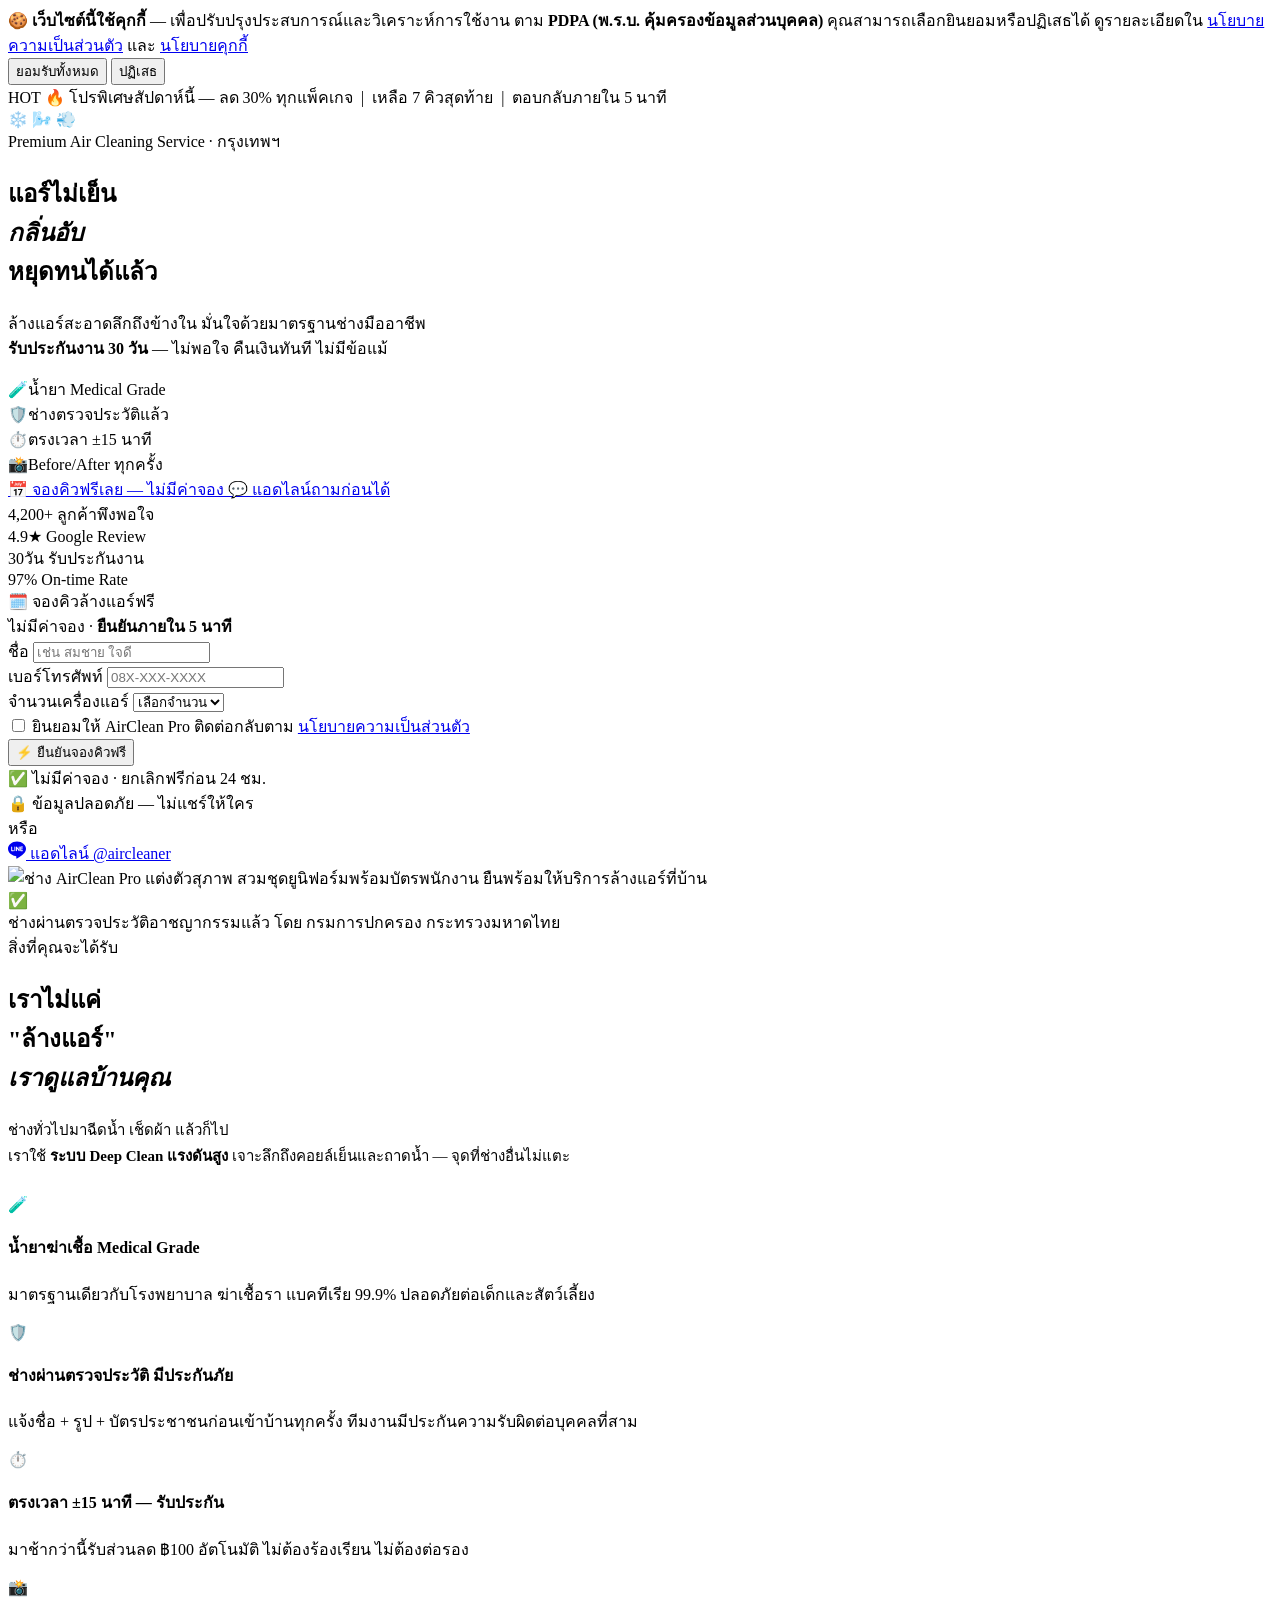
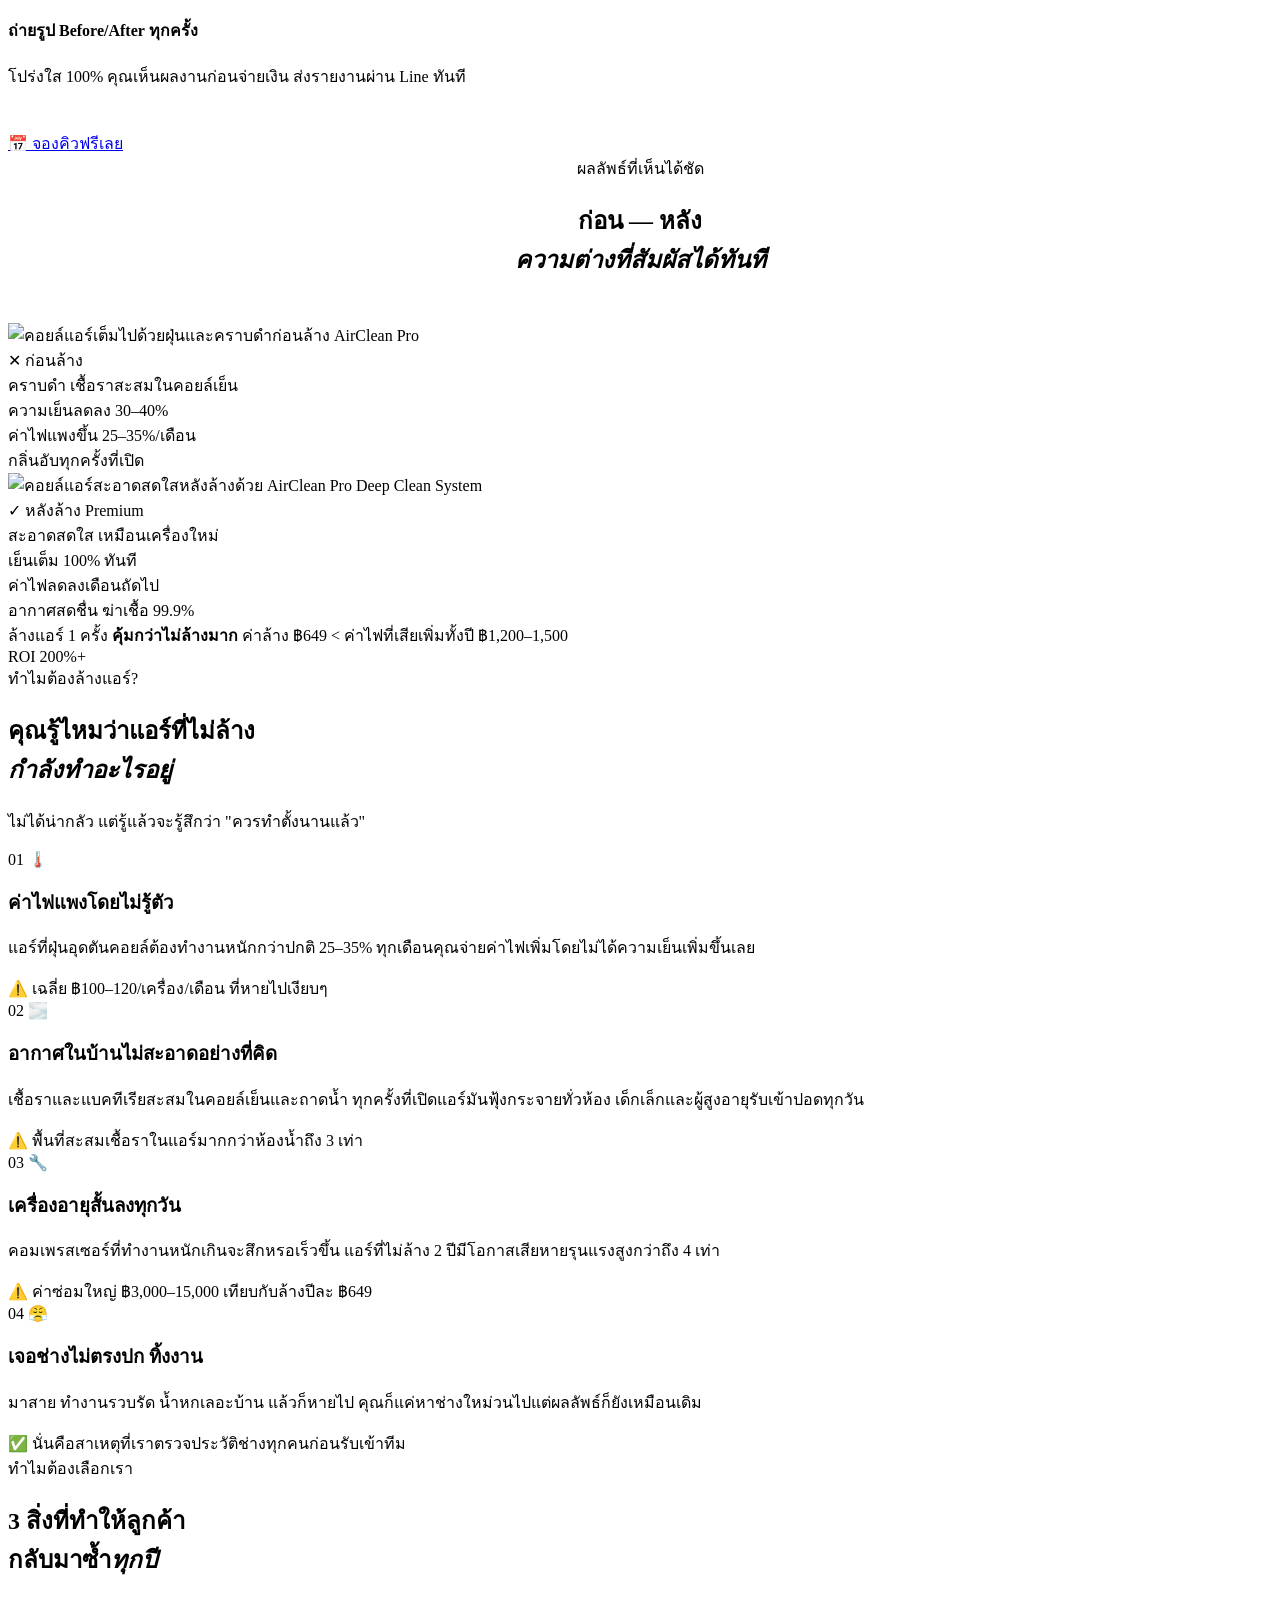
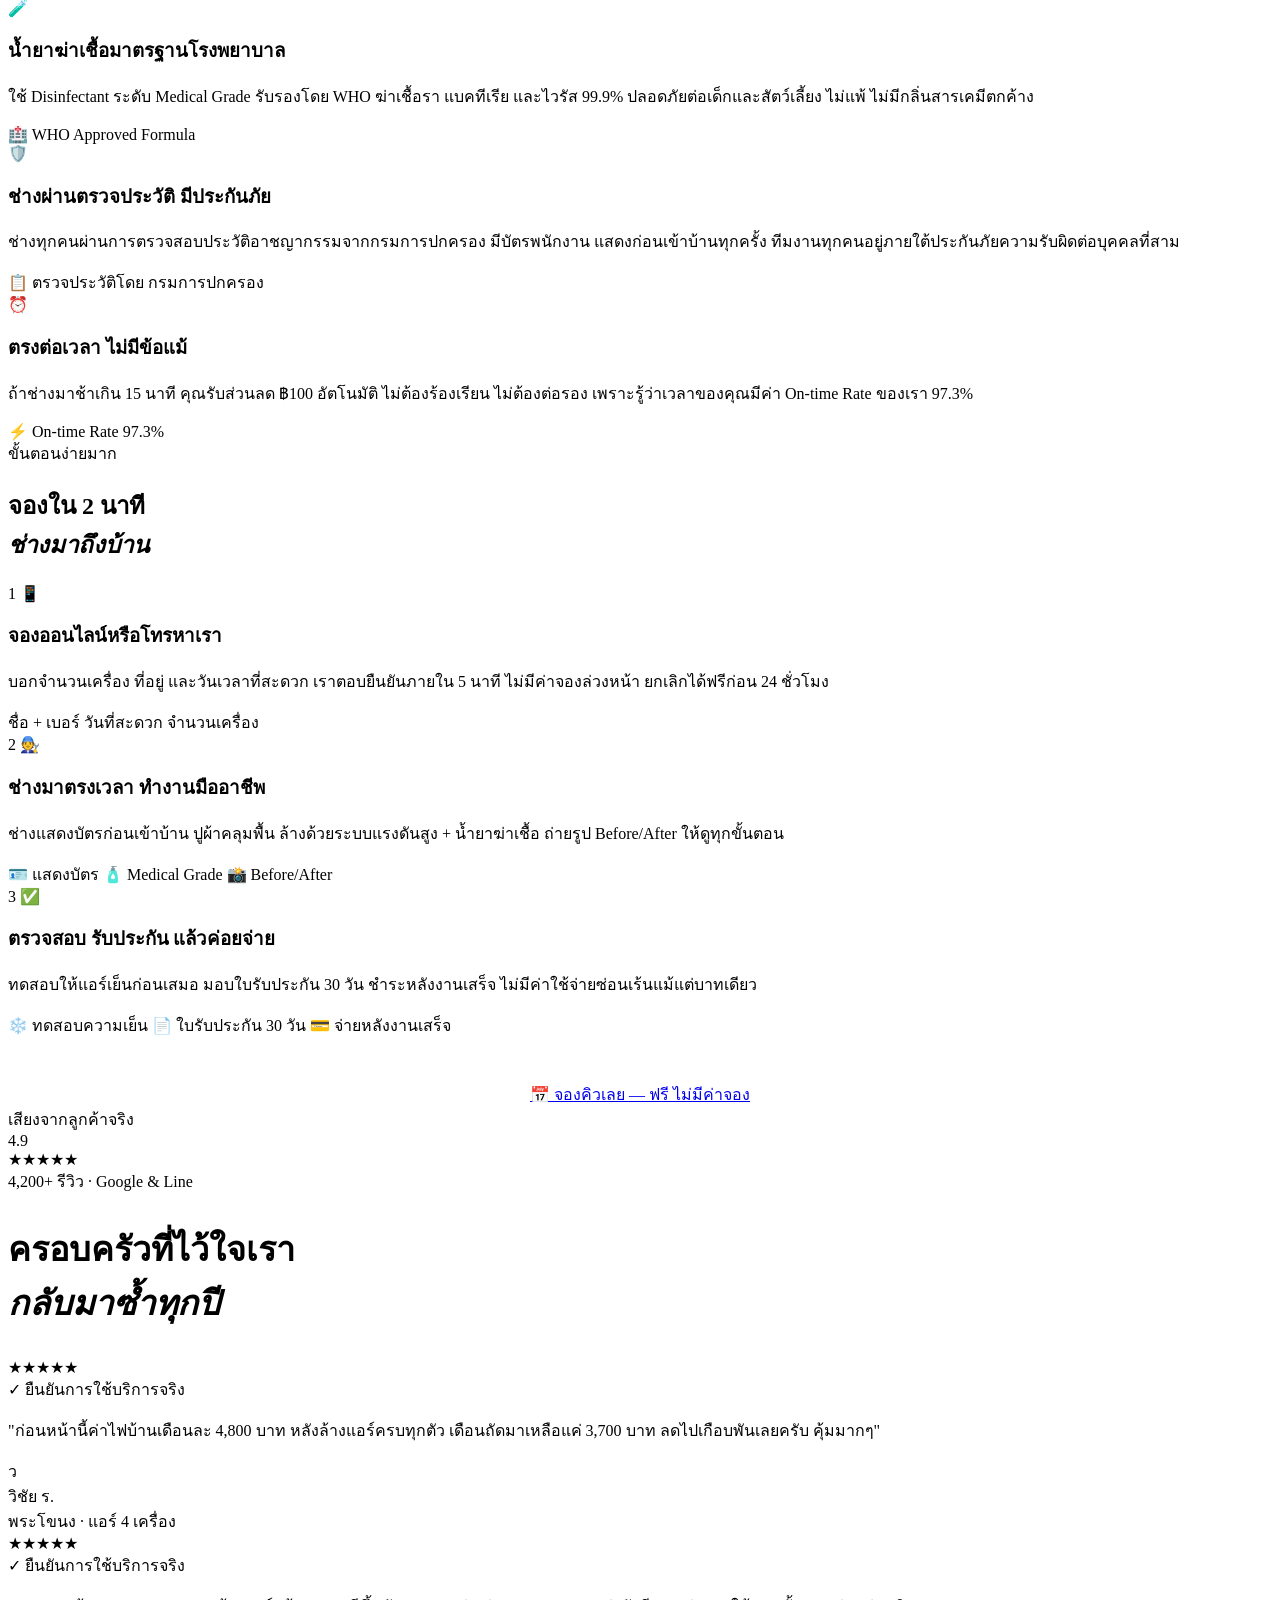
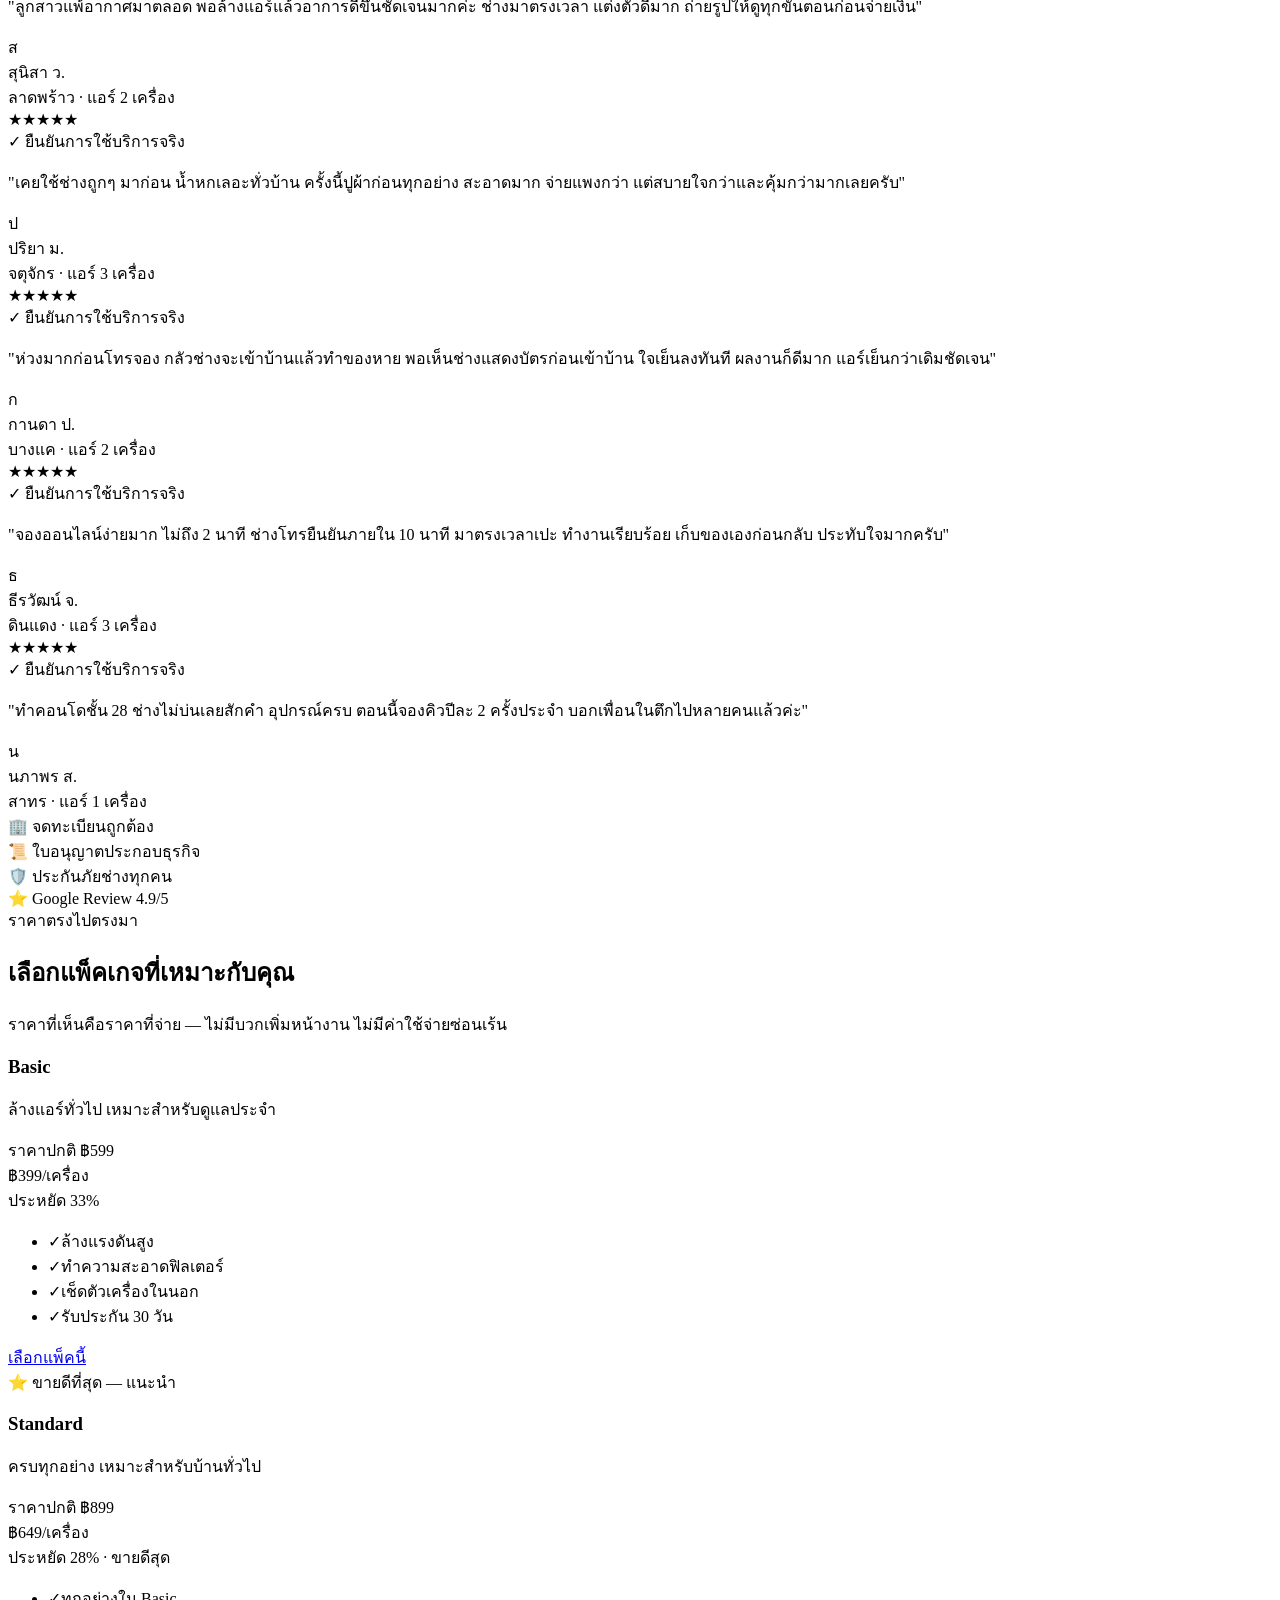
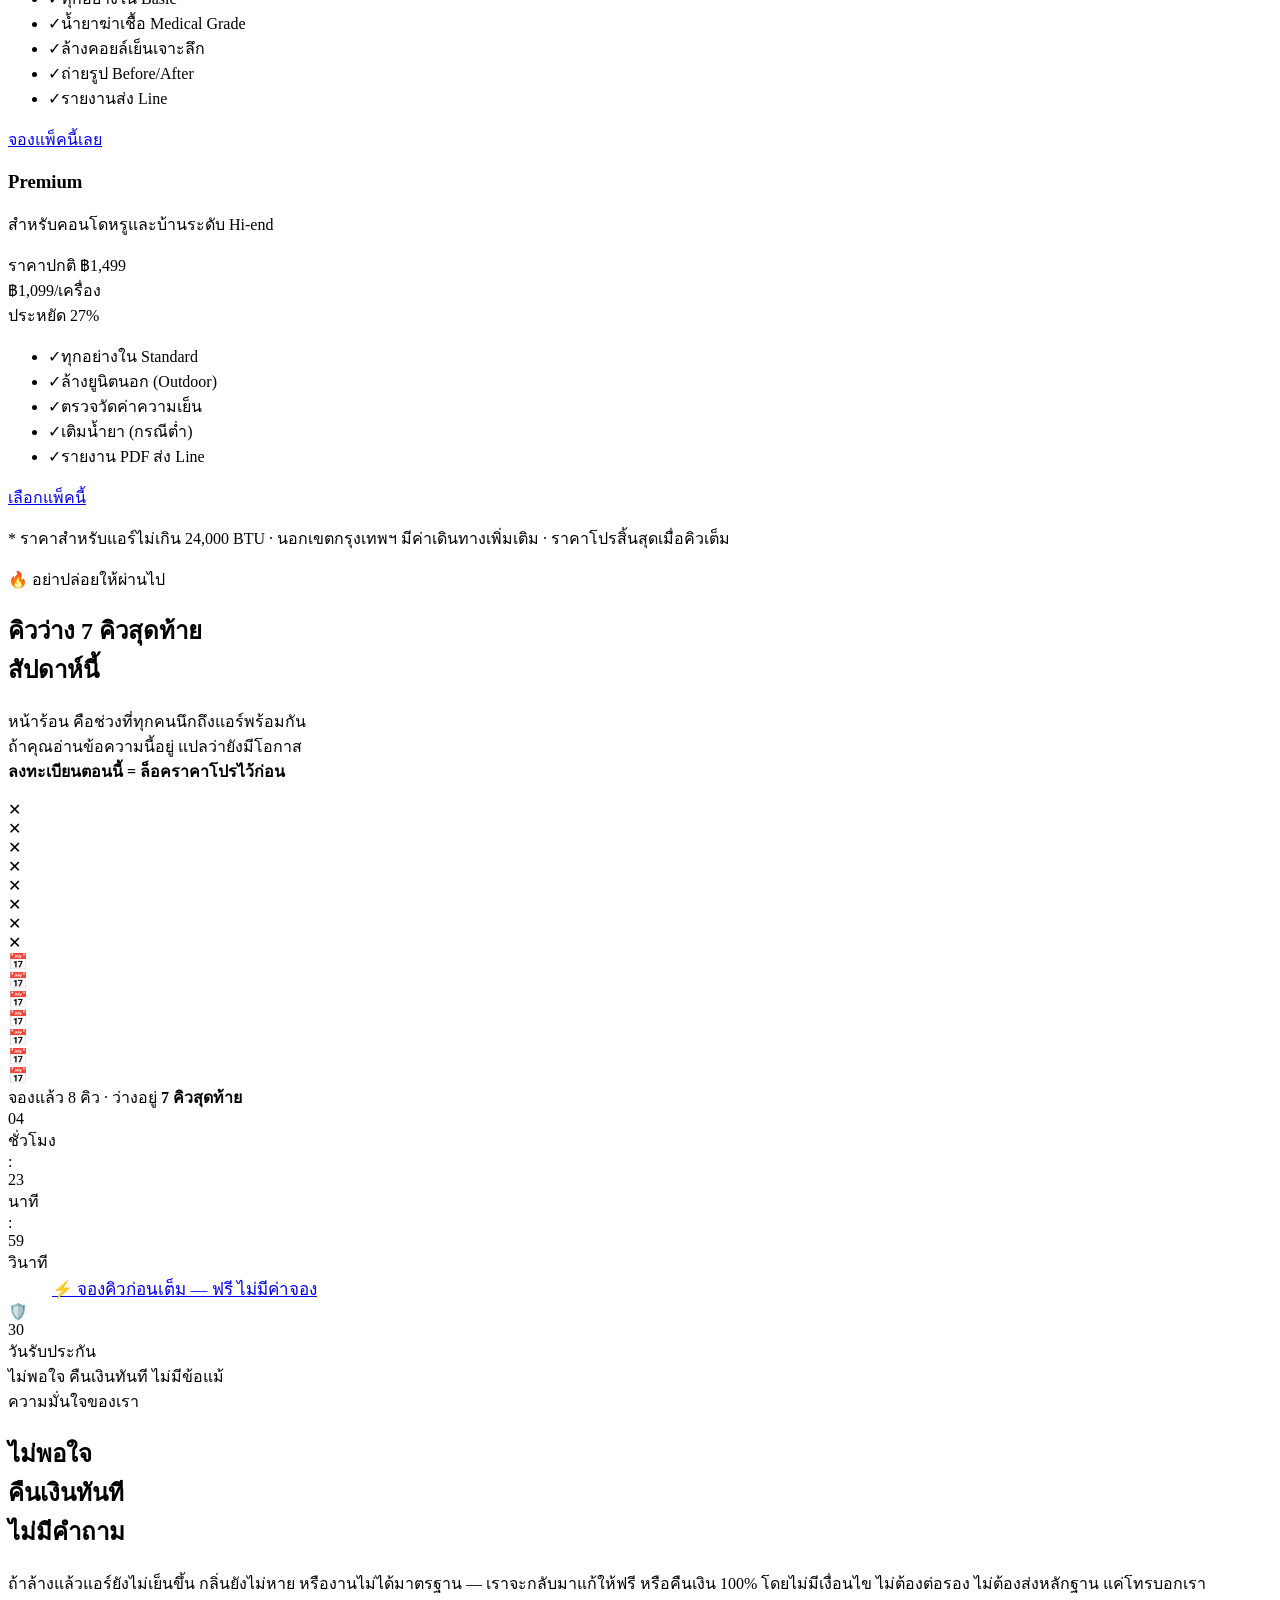
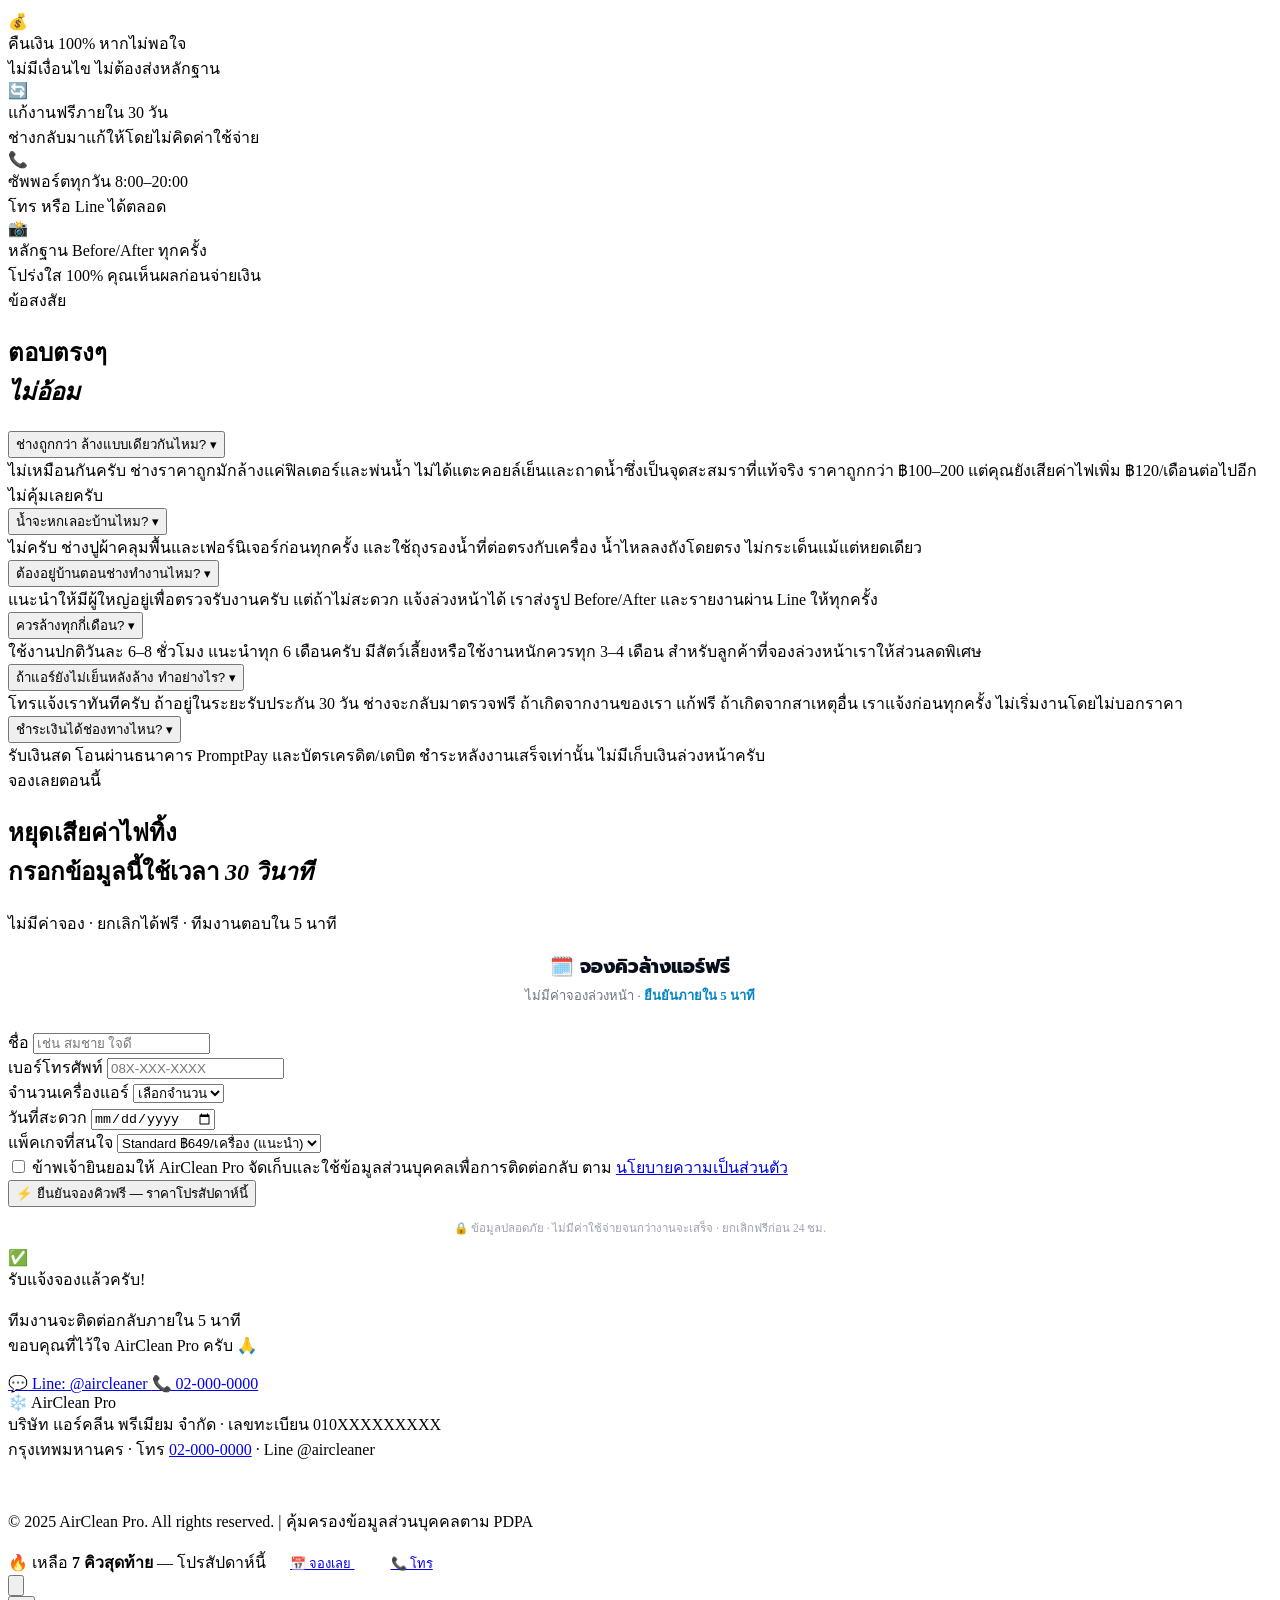
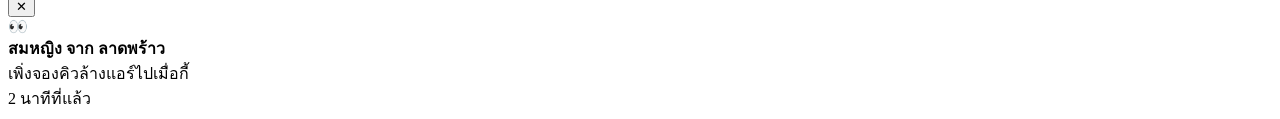
==== index.html @ f821898f "Add files via upload" ====
<!DOCTYPE html>
<html lang="th" dir="ltr">
<head>
<meta charset="UTF-8">
<meta name="viewport" content="width=device-width, initial-scale=1.0">

<title>ล้างแอร์บ้าน Premium กรุงเทพฯ | AirClean Pro — ช่างมืออาชีพ รับประกัน 30 วัน</title>
<meta name="description" content="บริการล้างแอร์บ้านและคอนโด กรุงเทพฯ มาตรฐาน Premium โดยช่างผ่านตรวจประวัติ น้ำยาฆ่าเชื้อ Medical Grade รับประกันงาน 30 วัน ลด 30% ทุกแพ็คเกจ">
<meta name="keywords" content="ล้างแอร์บ้าน,ล้างแอร์กรุงเทพ,ล้างแอร์คอนโด,ล้างแอร์ราคาถูก,AirClean Pro">
<meta name="author" content="AirClean Pro">
<meta name="robots" content="index, follow">
<meta name="theme-color" content="#0ea5e9">
<link rel="canonical" href="https://www.aircleanpro.co.th/">

<meta property="og:type" content="website">
<meta property="og:url" content="https://www.aircleanpro.co.th/">
<meta property="og:title" content="ล้างแอร์บ้าน Premium กรุงเทพฯ | AirClean Pro">
<meta property="og:description" content="ช่างผ่านตรวจประวัติ น้ำยา Medical Grade รับประกัน 30 วัน ลด 30% ทุกแพ็คเกจ เหลือ 7 คิวสุดท้าย!">
<meta property="og:image" content="https://www.aircleanpro.co.th/images/og-airclean-1200x630.jpg">
<meta property="og:image:width" content="1200">
<meta property="og:image:height" content="630">
<meta property="og:locale" content="th_TH">
<meta property="og:site_name" content="AirClean Pro">

<meta name="twitter:card" content="summary_large_image">
<meta name="twitter:title" content="ล้างแอร์บ้าน Premium กรุงเทพฯ | AirClean Pro">
<meta name="twitter:description" content="ช่างผ่านตรวจประวัติ น้ำยา Medical Grade รับประกัน 30 วัน">
<meta name="twitter:image" content="https://www.aircleanpro.co.th/images/og-airclean-1200x630.jpg">

<link rel="icon" type="image/svg+xml" href="data:image/svg+xml,<svg xmlns='http://www.w3.org/2000/svg' viewBox='0 0 100 100'><text y='.9em' font-size='90'>❄️</text></svg>">
<link rel="apple-touch-icon" href="data:image/svg+xml,<svg xmlns='http://www.w3.org/2000/svg' viewBox='0 0 100 100'><rect width='100' height='100' rx='20' fill='%230a0f1e'/><text y='.9em' font-size='80' x='10'>❄️</text></svg>">

<link rel="preload" href="assets/style.min.css" as="style">
<link rel="preconnect" href="https://fonts.googleapis.com">
<link rel="preconnect" href="https://fonts.gstatic.com" crossorigin>
<link rel="dns-prefetch" href="https://www.googletagmanager.com">
<link rel="dns-prefetch" href="https://connect.facebook.net">

<link href="https://fonts.googleapis.com/css2?family=Sarabun:wght@400;500;600;700;800&family=Prompt:wght@700;800;900&display=swap" rel="stylesheet">

<script>
  window.dataLayer = window.dataLayer || [];
  function gtag(){dataLayer.push(arguments);}
  // Default: DENY all until user accepts PDPA banner
  gtag('consent','default',{
    'analytics_storage':    'denied',
    'ad_storage':           'denied',
    'ad_user_data':         'denied',
    'ad_personalization':   'denied',
    'wait_for_update':      500
  });
</script>

<script type="application/ld+json">
{
  "@context": "https://schema.org",
  "@type": "LocalBusiness",
  "name": "AirClean Pro",
  "description": "บริการล้างแอร์บ้านและคอนโด กรุงเทพฯ มาตรฐาน Premium ช่างผ่านตรวจประวัติ น้ำยาฆ่าเชื้อ Medical Grade รับประกันงาน 30 วัน",
  "url": "https://www.aircleanpro.co.th",
  "telephone": "+6620000000",
  "priceRange": "฿399–฿1,099",
  "image": "https://www.aircleanpro.co.th/images/og-airclean-1200x630.jpg",
  "address": {"@type":"PostalAddress","addressLocality":"กรุงเทพมหานคร","addressCountry":"TH"},
  "geo": {"@type":"GeoCoordinates","latitude":13.7563,"longitude":100.5018},
  "openingHoursSpecification": {"@type":"OpeningHoursSpecification","dayOfWeek":["Monday","Tuesday","Wednesday","Thursday","Friday","Saturday","Sunday"],"opens":"08:00","closes":"20:00"},
  "aggregateRating": {"@type":"AggregateRating","ratingValue":"4.9","reviewCount":"4200","bestRating":"5"},
  "sameAs": ["https://lin.ee/aircleaner"]
}
</script>

<script type="application/ld+json">
{
  "@context": "https://schema.org",
  "@type": "FAQPage",
  "mainEntity": [
    {"@type":"Question","name":"ช่างถูกกว่า ล้างแบบเดียวกันไหม?","acceptedAnswer":{"@type":"Answer","text":"ไม่เหมือนกันครับ ช่างราคาถูกมักล้างแค่ฟิลเตอร์ ไม่ได้แตะคอยล์เย็นซึ่งเป็นจุดสะสมราที่แท้จริง"}},
    {"@type":"Question","name":"น้ำจะหกเลอะบ้านไหม?","acceptedAnswer":{"@type":"Answer","text":"ไม่ครับ ช่างปูผ้าคลุมพื้นและเฟอร์นิเจอร์ก่อนทุกครั้ง น้ำไหลลงถังโดยตรง"}},
    {"@type":"Question","name":"ควรล้างทุกกี่เดือน?","acceptedAnswer":{"@type":"Answer","text":"ใช้งานปกติวันละ 6–8 ชั่วโมง แนะนำทุก 6 เดือนครับ มีสัตว์เลี้ยงหรือใช้งานหนักควรทุก 3–4 เดือน"}}
  ]
}
</script>

<link rel="stylesheet" href="assets/style.min.css">
</head>
<body>

<div id="pdpa-banner" role="dialog" aria-modal="true" aria-label="การยินยอมการใช้คุกกี้">
  <div class="pdpa-inner">
    <div class="pdpa-text">
      <strong>🍪 เว็บไซต์นี้ใช้คุกกี้</strong> — เพื่อปรับปรุงประสบการณ์และวิเคราะห์การใช้งาน
      ตาม <strong>PDPA (พ.ร.บ. คุ้มครองข้อมูลส่วนบุคคล)</strong>
      คุณสามารถเลือกยินยอมหรือปฏิเสธได้ ดูรายละเอียดใน
      <a href="privacy-policy.html" target="_blank">นโยบายความเป็นส่วนตัว</a> และ <a href="cookie-policy.html" target="_blank">นโยบายคุกกี้</a>
    </div>
    <div class="pdpa-btns">
      <button class="btn-pdpa-ok" onclick="pdpaGrant(true)">ยอมรับทั้งหมด</button>
      <button class="btn-pdpa-no" onclick="pdpaGrant(false)">ปฏิเสธ</button>
    </div>
  </div>
</div>

<div id="topbar">
  <span class="bar-hot"><span class="dot"></span>HOT</span>
  🔥 โปรพิเศษสัปดาห์นี้ — ลด 30% ทุกแพ็คเกจ &nbsp;|&nbsp; เหลือ 7 คิวสุดท้าย &nbsp;|&nbsp; ตอบกลับภายใน 5 นาที
</div>

<section id="hero">
  <div class="hero-grid-bg"></div>
  <span class="hero-crystal crystal1">❄️</span>
  <span class="hero-crystal crystal2">🌬️</span>
  <span class="hero-crystal crystal3">💨</span>

  <div class="hero-wrap">
    
    <div class="hero-content">
      <div class="hero-badge">
        <div class="badge-live"></div>
        Premium Air Cleaning Service · กรุงเทพฯ
      </div>

      <h1 class="hero-h1">
        แอร์ไม่เย็น<br>
        <em>กลิ่นอับ</em><br>
        <span class="accent">หยุดทนได้แล้ว</span>
      </h1>

      <p class="hero-sub">
        ล้างแอร์สะอาดลึกถึงข้างใน มั่นใจด้วยมาตรฐานช่างมืออาชีพ<br>
        <strong>รับประกันงาน 30 วัน</strong> — ไม่พอใจ คืนเงินทันที ไม่มีข้อแม้
      </p>

      <div class="hero-chips">
        <div class="hchip"><span class="hchip-icon">🧪</span>น้ำยา Medical Grade</div>
        <div class="hchip"><span class="hchip-icon">🛡️</span>ช่างตรวจประวัติแล้ว</div>
        <div class="hchip"><span class="hchip-icon">⏱️</span>ตรงเวลา ±15 นาที</div>
        <div class="hchip"><span class="hchip-icon">📸</span>Before/After ทุกครั้ง</div>
      </div>

      <div class="hero-cta">
        <a href="#booking-form" class="btn-primary" onclick="trackClick('hero-cta-book')">
          📅 จองคิวฟรีเลย — ไม่มีค่าจอง
        </a>
        <a href="https://lin.ee/aircleaner" class="btn-secondary" rel="noopener">
          💬 แอดไลน์ถามก่อนได้
        </a>
      </div>

      <div class="hero-stats">
        <div class="hstat">
          <span class="hstat-n">4,200<span>+</span></span>
          <span class="hstat-l">ลูกค้าพึงพอใจ</span>
        </div>
        <div class="hstat">
          <span class="hstat-n">4.9<span>★</span></span>
          <span class="hstat-l">Google Review</span>
        </div>
        <div class="hstat">
          <span class="hstat-n">30<span>วัน</span></span>
          <span class="hstat-l">รับประกันงาน</span>
        </div>
        <div class="hstat">
          <span class="hstat-n">97<span>%</span></span>
          <span class="hstat-l">On-time Rate</span>
        </div>
      </div>
    </div>

    
    <div class="hero-card" id="hero-card">
      <div class="card-top">
        <div class="card-title">🗓️ จองคิวล้างแอร์ฟรี</div>
        <div class="card-sub">ไม่มีค่าจอง · <strong>ยืนยันภายใน 5 นาที</strong></div>
      </div>
      <div class="fgroup">
        <label for="hc-name">ชื่อ</label>
        <input type="text" id="hc-name" class="finput" placeholder="เช่น สมชาย ใจดี" autocomplete="name">
      </div>
      <div class="fgroup">
        <label for="hc-tel">เบอร์โทรศัพท์</label>
        <input type="tel" id="hc-tel" class="finput" placeholder="08X-XXX-XXXX" autocomplete="tel">
      </div>
      <div class="fgroup">
        <label for="hc-qty">จำนวนเครื่องแอร์</label>
        <select id="hc-qty" class="finput">
          <option value="">เลือกจำนวน</option>
          <option value="1">1 เครื่อง</option>
          <option value="2">2 เครื่อง</option>
          <option value="3">3 เครื่อง</option>
          <option value="4+">4+ เครื่อง</option>
        </select>
      </div>
      <div class="pdpa-check-row">
        <input type="checkbox" id="hc-pdpa" name="pdpa_consent" required>
        <label class="pdpa-check-label" for="hc-pdpa">
          ยินยอมให้ AirClean Pro ติดต่อกลับตาม <a href="privacy-policy.html" target="_blank">นโยบายความเป็นส่วนตัว</a>
        </label>
      </div>
      <button class="btn-book" onclick="submitHeroForm()" type="button">
        ⚡ ยืนยันจองคิวฟรี
      </button>
      <div class="card-note">
        ✅ ไม่มีค่าจอง · ยกเลิกฟรีก่อน 24 ชม.<br>
        🔒 ข้อมูลปลอดภัย — ไม่แชร์ให้ใคร
      </div>
      <div class="card-divider">หรือ</div>
      <a href="https://lin.ee/aircleaner" class="btn-line" rel="noopener">
        <svg width="18" height="18" viewBox="0 0 24 24" fill="currentColor"><path d="M19.365 9.863c.349 0 .63.285.63.631 0 .345-.281.63-.63.63H17.61v1.125h1.755c.349 0 .63.283.63.630 0 .344-.281.629-.63.629h-2.386c-.345 0-.627-.285-.627-.629V8.108c0-.345.282-.63.627-.63h2.386c.349 0 .63.285.63.63 0 .349-.281.63-.63.63H17.61v1.125h1.755zm-3.855 3.016c0 .27-.174.51-.432.596-.064.021-.133.031-.199.031-.211 0-.391-.09-.51-.25l-2.443-3.317v2.94c0 .344-.279.629-.631.629-.346 0-.626-.285-.626-.629V8.108c0-.27.173-.51.43-.595.06-.023.136-.033.194-.033.195 0 .375.104.495.254l2.462 3.33V8.108c0-.345.282-.63.63-.63.345 0 .63.285.63.63v4.771zm-5.741 0c0 .344-.282.629-.631.629-.345 0-.627-.285-.627-.629V8.108c0-.345.282-.63.627-.63.349 0 .631.285.631.63v4.771zm-2.466.629H4.917c-.345 0-.63-.285-.63-.629V8.108c0-.345.285-.63.63-.63.348 0 .63.285.63.63v4.141h1.756c.348 0 .629.283.629.630 0 .344-.281.629-.629.629M24 10.314C24 4.943 18.615.572 12 .572S0 4.943 0 10.314c0 4.811 4.27 8.842 10.035 9.608.391.082.923.258 1.058.59.12.301.079.766.038 1.08l-.164 1.02c-.045.301-.24 1.186 1.049.645 1.291-.539 6.916-4.078 9.436-6.975C23.176 14.393 24 12.458 24 10.314"/></svg>
        แอดไลน์ @aircleaner
      </a>
    </div>
  </div>
</section>

<section id="tech-section">
  <div class="wrap">
    <div class="tech-grid">

      <div class="tech-img-wrap reveal-l">
        
        <img
          src="https://images.unsplash.com/photo-1621905251189-08b45d6a269e?w=600&h=800&fit=crop&crop=center"
          alt="ช่าง AirClean Pro แต่งตัวสุภาพ สวมชุดยูนิฟอร์มพร้อมบัตรพนักงาน ยืนพร้อมให้บริการล้างแอร์ที่บ้าน"
          class="tech-img"
          width="600" height="800"
          loading="eager"
          decoding="async"
          fetchpriority="high"
        >
        <div class="tech-img-badge">
          <div class="tib-icon">✅</div>
          <div class="tib-text">ช่างผ่านตรวจประวัติอาชญากรรมแล้ว
            <span>โดย กรมการปกครอง กระทรวงมหาดไทย</span>
          </div>
        </div>
      </div>

      <div class="reveal-r">
        <div class="section-label">สิ่งที่คุณจะได้รับ</div>
        <h2 class="section-title">เราไม่แค่<br>"ล้างแอร์"<br><em>เราดูแลบ้านคุณ</em></h2>
        <p style="font-size:15px;color:var(--gray);line-height:1.75;margin-bottom:26px">
          ช่างทั่วไปมาฉีดน้ำ เช็ดผ้า แล้วก็ไป<br>
          เราใช้ <strong>ระบบ Deep Clean แรงดันสูง</strong> เจาะลึกถึงคอยล์เย็นและถาดน้ำ — จุดที่ช่างอื่นไม่แตะ
        </p>
        <div class="cred-list">
          <div class="cred-item">
            <div class="cred-icon">🧪</div>
            <div class="cred-body">
              <h4>น้ำยาฆ่าเชื้อ Medical Grade</h4>
              <p>มาตรฐานเดียวกับโรงพยาบาล ฆ่าเชื้อรา แบคทีเรีย 99.9% ปลอดภัยต่อเด็กและสัตว์เลี้ยง</p>
            </div>
          </div>
          <div class="cred-item">
            <div class="cred-icon">🛡️</div>
            <div class="cred-body">
              <h4>ช่างผ่านตรวจประวัติ มีประกันภัย</h4>
              <p>แจ้งชื่อ + รูป + บัตรประชาชนก่อนเข้าบ้านทุกครั้ง ทีมงานมีประกันความรับผิดต่อบุคคลที่สาม</p>
            </div>
          </div>
          <div class="cred-item">
            <div class="cred-icon">⏱️</div>
            <div class="cred-body">
              <h4>ตรงเวลา ±15 นาที — รับประกัน</h4>
              <p>มาช้ากว่านี้รับส่วนลด ฿100 อัตโนมัติ ไม่ต้องร้องเรียน ไม่ต้องต่อรอง</p>
            </div>
          </div>
          <div class="cred-item">
            <div class="cred-icon">📸</div>
            <div class="cred-body">
              <h4>ถ่ายรูป Before/After ทุกครั้ง</h4>
              <p>โปร่งใส 100% คุณเห็นผลงานก่อนจ่ายเงิน ส่งรายงานผ่าน Line ทันที</p>
            </div>
          </div>
        </div>
        <a href="#booking-form" class="btn-primary" style="margin-top:26px;display:inline-flex" onclick="trackClick('tech-cta')">
          📅 จองคิวฟรีเลย
        </a>
      </div>

    </div>
  </div>
</section>

<section id="ba-section">
  <div class="wrap">
    <div class="pain-intro reveal" style="text-align:center;max-width:580px;margin:0 auto 44px">
      <div class="section-label">ผลลัพธ์ที่เห็นได้ชัด</div>
      <h2 class="section-title">ก่อน — หลัง<br><em>ความต่างที่สัมผัสได้ทันที</em></h2>
    </div>
    <div class="ba-grid">
      <div class="ba-col reveal d1">
        
        <img
          src="https://images.unsplash.com/photo-1558618666-fcd25c85cd64?w=600&h=450&fit=crop&crop=center"
          alt="คอยล์แอร์เต็มไปด้วยฝุ่นและคราบดำก่อนล้าง AirClean Pro"
          class="ba-img"
          width="600" height="450"
          loading="lazy"
          decoding="async"
        >
        <div class="ba-label">✕ ก่อนล้าง</div>
        <div class="ba-points">
          <div class="ba-row"><div class="ba-dot"></div>คราบดำ เชื้อราสะสมในคอยล์เย็น</div>
          <div class="ba-row"><div class="ba-dot"></div>ความเย็นลดลง 30–40%</div>
          <div class="ba-row"><div class="ba-dot"></div>ค่าไฟแพงขึ้น 25–35%/เดือน</div>
          <div class="ba-row"><div class="ba-dot"></div>กลิ่นอับทุกครั้งที่เปิด</div>
        </div>
      </div>
      <div class="ba-col ba-after reveal d2">
        <img
          src="https://images.unsplash.com/photo-1585771724684-38269d6639fd?w=600&h=450&fit=crop&crop=center"
          alt="คอยล์แอร์สะอาดสดใสหลังล้างด้วย AirClean Pro Deep Clean System"
          class="ba-img"
          width="600" height="450"
          loading="lazy"
          decoding="async"
        >
        <div class="ba-label">✓ หลังล้าง Premium</div>
        <div class="ba-points">
          <div class="ba-row"><div class="ba-dot"></div>สะอาดสดใส เหมือนเครื่องใหม่</div>
          <div class="ba-row"><div class="ba-dot"></div>เย็นเต็ม 100% ทันที</div>
          <div class="ba-row"><div class="ba-dot"></div>ค่าไฟลดลงเดือนถัดไป</div>
          <div class="ba-row"><div class="ba-dot"></div>อากาศสดชื่น ฆ่าเชื้อ 99.9%</div>
        </div>
      </div>
    </div>
    <div class="ba-footer reveal d3">
      <div class="ba-footer-text">
        ล้างแอร์ 1 ครั้ง <strong>คุ้มกว่าไม่ล้างมาก</strong>
        <span>ค่าล้าง ฿649 &lt; ค่าไฟที่เสียเพิ่มทั้งปี ฿1,200–1,500</span>
      </div>
      <div class="ba-roi">ROI 200%+</div>
    </div>
  </div>
</section>

<section id="pain" class="section">
  <div class="wrap">
    <div class="pain-intro reveal">
      <div class="section-label">ทำไมต้องล้างแอร์?</div>
      <h2 class="section-title">คุณรู้ไหมว่าแอร์ที่ไม่ล้าง<br><em>กำลังทำอะไรอยู่</em></h2>
      <p class="pain-sub">ไม่ได้น่ากลัว แต่รู้แล้วจะรู้สึกว่า "ควรทำตั้งนานแล้ว"</p>
    </div>

    <div class="pain-grid">
      <div class="pain-card reveal d1">
        <div class="pc-header">
          <span class="pc-num">01</span>
          <span class="pc-icon">🌡️</span>
          <h3 class="pc-title">ค่าไฟแพงโดยไม่รู้ตัว</h3>
        </div>
        <p class="pc-desc">แอร์ที่ฝุ่นอุดตันคอยล์ต้องทำงานหนักกว่าปกติ 25–35% ทุกเดือนคุณจ่ายค่าไฟเพิ่มโดยไม่ได้ความเย็นเพิ่มขึ้นเลย</p>
        <div class="pc-sting">⚠️ เฉลี่ย ฿100–120/เครื่อง/เดือน ที่หายไปเงียบๆ</div>
      </div>
      <div class="pain-card reveal d2">
        <div class="pc-header">
          <span class="pc-num">02</span>
          <span class="pc-icon">🌫️</span>
          <h3 class="pc-title">อากาศในบ้านไม่สะอาดอย่างที่คิด</h3>
        </div>
        <p class="pc-desc">เชื้อราและแบคทีเรียสะสมในคอยล์เย็นและถาดน้ำ ทุกครั้งที่เปิดแอร์มันฟุ้งกระจายทั่วห้อง เด็กเล็กและผู้สูงอายุรับเข้าปอดทุกวัน</p>
        <div class="pc-sting">⚠️ พื้นที่สะสมเชื้อราในแอร์มากกว่าห้องน้ำถึง 3 เท่า</div>
      </div>
      <div class="pain-card reveal d3">
        <div class="pc-header">
          <span class="pc-num">03</span>
          <span class="pc-icon">🔧</span>
          <h3 class="pc-title">เครื่องอายุสั้นลงทุกวัน</h3>
        </div>
        <p class="pc-desc">คอมเพรสเซอร์ที่ทำงานหนักเกินจะสึกหรอเร็วขึ้น แอร์ที่ไม่ล้าง 2 ปีมีโอกาสเสียหายรุนแรงสูงกว่าถึง 4 เท่า</p>
        <div class="pc-sting">⚠️ ค่าซ่อมใหญ่ ฿3,000–15,000 เทียบกับล้างปีละ ฿649</div>
      </div>
      <div class="pain-card reveal d4">
        <div class="pc-header">
          <span class="pc-num">04</span>
          <span class="pc-icon">😤</span>
          <h3 class="pc-title">เจอช่างไม่ตรงปก ทิ้งงาน</h3>
        </div>
        <p class="pc-desc">มาสาย ทำงานรวบรัด น้ำหกเลอะบ้าน แล้วก็หายไป คุณก็แค่หาช่างใหม่วนไปแต่ผลลัพธ์ก็ยังเหมือนเดิม</p>
        <div class="pc-sting">✅ นั่นคือสาเหตุที่เราตรวจประวัติช่างทุกคนก่อนรับเข้าทีม</div>
      </div>
    </div>
  </div>
</section>

<section id="highlights">
  <div class="wrap">
    <div class="hl-intro reveal">
      <div class="hl-label">ทำไมต้องเลือกเรา</div>
      <h2 class="hl-title">3 สิ่งที่ทำให้ลูกค้า<br>กลับมาซ้ำ<em>ทุกปี</em></h2>
    </div>
    <div class="hl-grid">
      <div class="hl-card reveal d1">
        <div class="hl-icon-wrap">🧪</div>
        <h3 class="hl-card-title">น้ำยาฆ่าเชื้อมาตรฐานโรงพยาบาล</h3>
        <p class="hl-card-desc">ใช้ Disinfectant ระดับ Medical Grade รับรองโดย WHO ฆ่าเชื้อรา แบคทีเรีย และไวรัส 99.9% ปลอดภัยต่อเด็กและสัตว์เลี้ยง ไม่แพ้ ไม่มีกลิ่นสารเคมีตกค้าง</p>
        <div class="hl-badge">🏥 WHO Approved Formula</div>
      </div>
      <div class="hl-card reveal d2">
        <div class="hl-icon-wrap">🛡️</div>
        <h3 class="hl-card-title">ช่างผ่านตรวจประวัติ มีประกันภัย</h3>
        <p class="hl-card-desc">ช่างทุกคนผ่านการตรวจสอบประวัติอาชญากรรมจากกรมการปกครอง มีบัตรพนักงาน แสดงก่อนเข้าบ้านทุกครั้ง ทีมงานทุกคนอยู่ภายใต้ประกันภัยความรับผิดต่อบุคคลที่สาม</p>
        <div class="hl-badge">📋 ตรวจประวัติโดย กรมการปกครอง</div>
      </div>
      <div class="hl-card reveal d3">
        <div class="hl-icon-wrap">⏰</div>
        <h3 class="hl-card-title">ตรงต่อเวลา ไม่มีข้อแม้</h3>
        <p class="hl-card-desc">ถ้าช่างมาช้าเกิน 15 นาที คุณรับส่วนลด ฿100 อัตโนมัติ ไม่ต้องร้องเรียน ไม่ต้องต่อรอง เพราะรู้ว่าเวลาของคุณมีค่า On-time Rate ของเรา 97.3%</p>
        <div class="hl-badge">⚡ On-time Rate 97.3%</div>
      </div>
    </div>
  </div>
</section>

<section id="process">
  <div class="wrap">
    <div class="process-intro reveal">
      <div class="section-label">ขั้นตอนง่ายมาก</div>
      <h2 class="section-title">จองใน 2 นาที<br><em>ช่างมาถึงบ้าน</em></h2>
    </div>
    <div class="process-steps">
      <div class="pstep reveal d1">
        <div class="pnum-wrap">
          <span class="pnum">1</span>
          <span class="picon">📱</span>
        </div>
        <div>
          <h3 class="pstep-title">จองออนไลน์หรือโทรหาเรา</h3>
          <p class="pstep-desc">บอกจำนวนเครื่อง ที่อยู่ และวันเวลาที่สะดวก เราตอบยืนยันภายใน 5 นาที ไม่มีค่าจองล่วงหน้า ยกเลิกได้ฟรีก่อน 24 ชั่วโมง</p>
          <div class="pchips">
            <span class="pchip">ชื่อ + เบอร์</span>
            <span class="pchip">วันที่สะดวก</span>
            <span class="pchip">จำนวนเครื่อง</span>
          </div>
        </div>
      </div>
      <div class="pstep reveal d2">
        <div class="pnum-wrap">
          <span class="pnum">2</span>
          <span class="picon">🧑‍🔧</span>
        </div>
        <div>
          <h3 class="pstep-title">ช่างมาตรงเวลา ทำงานมืออาชีพ</h3>
          <p class="pstep-desc">ช่างแสดงบัตรก่อนเข้าบ้าน ปูผ้าคลุมพื้น ล้างด้วยระบบแรงดันสูง + น้ำยาฆ่าเชื้อ ถ่ายรูป Before/After ให้ดูทุกขั้นตอน</p>
          <div class="pchips">
            <span class="pchip">🪪 แสดงบัตร</span>
            <span class="pchip">🧴 Medical Grade</span>
            <span class="pchip">📸 Before/After</span>
          </div>
        </div>
      </div>
      <div class="pstep reveal d3">
        <div class="pnum-wrap">
          <span class="pnum">3</span>
          <span class="picon">✅</span>
        </div>
        <div>
          <h3 class="pstep-title">ตรวจสอบ รับประกัน แล้วค่อยจ่าย</h3>
          <p class="pstep-desc">ทดสอบให้แอร์เย็นก่อนเสมอ มอบใบรับประกัน 30 วัน ชำระหลังงานเสร็จ ไม่มีค่าใช้จ่ายซ่อนเร้นแม้แต่บาทเดียว</p>
          <div class="pchips">
            <span class="pchip">❄️ ทดสอบความเย็น</span>
            <span class="pchip">📄 ใบรับประกัน 30 วัน</span>
            <span class="pchip">💳 จ่ายหลังงานเสร็จ</span>
          </div>
        </div>
      </div>
    </div>
    <div style="text-align:center;margin-top:44px" class="reveal d4">
      <a href="#booking-form" class="btn-primary" onclick="trackClick('process-cta')">
        📅 จองคิวเลย — ฟรี ไม่มีค่าจอง
      </a>
    </div>
  </div>
</section>

<section id="reviews">
  <div class="wrap">
    <div class="reviews-intro reveal">
      <div class="section-label">เสียงจากลูกค้าจริง</div>
      <div class="rating-hero">
        <div class="rating-number">4.9</div>
        <div>
          <div class="stars-big">★★★★★</div>
          <div class="rating-info">4,200+ รีวิว · Google & Line</div>
        </div>
      </div>
      <h2 class="section-title" style="font-size:clamp(22px,3vw,34px)">ครอบครัวที่ไว้ใจเรา<br><em>กลับมาซ้ำทุกปี</em></h2>
    </div>

    <div class="reviews-grid">
      <article class="rcard reveal d1">
        <div class="rcard-stars">★★★★★</div>
        <div class="rcard-verified">✓ ยืนยันการใช้บริการจริง</div>
        <p class="rcard-text">"ก่อนหน้านี้ค่าไฟบ้านเดือนละ 4,800 บาท หลังล้างแอร์ครบทุกตัว เดือนถัดมาเหลือแค่ 3,700 บาท ลดไปเกือบพันเลยครับ คุ้มมากๆ"</p>
        <div class="rcard-reviewer">
          <div class="ravatar">ว</div>
          <div>
            <div class="rname">วิชัย ร.</div>
            <div class="rloc">พระโขนง · แอร์ 4 เครื่อง</div>
          </div>
        </div>
      </article>
      <article class="rcard reveal d2">
        <div class="rcard-stars">★★★★★</div>
        <div class="rcard-verified">✓ ยืนยันการใช้บริการจริง</div>
        <p class="rcard-text">"ลูกสาวแพ้อากาศมาตลอด พอล้างแอร์แล้วอาการดีขึ้นชัดเจนมากค่ะ ช่างมาตรงเวลา แต่งตัวดีมาก ถ่ายรูปให้ดูทุกขั้นตอนก่อนจ่ายเงิน"</p>
        <div class="rcard-reviewer">
          <div class="ravatar">ส</div>
          <div>
            <div class="rname">สุนิสา ว.</div>
            <div class="rloc">ลาดพร้าว · แอร์ 2 เครื่อง</div>
          </div>
        </div>
      </article>
      <article class="rcard reveal d3">
        <div class="rcard-stars">★★★★★</div>
        <div class="rcard-verified">✓ ยืนยันการใช้บริการจริง</div>
        <p class="rcard-text">"เคยใช้ช่างถูกๆ มาก่อน น้ำหกเลอะทั่วบ้าน ครั้งนี้ปูผ้าก่อนทุกอย่าง สะอาดมาก จ่ายแพงกว่า แต่สบายใจกว่าและคุ้มกว่ามากเลยครับ"</p>
        <div class="rcard-reviewer">
          <div class="ravatar">ป</div>
          <div>
            <div class="rname">ปริยา ม.</div>
            <div class="rloc">จตุจักร · แอร์ 3 เครื่อง</div>
          </div>
        </div>
      </article>
      <article class="rcard reveal d1">
        <div class="rcard-stars">★★★★★</div>
        <div class="rcard-verified">✓ ยืนยันการใช้บริการจริง</div>
        <p class="rcard-text">"ห่วงมากก่อนโทรจอง กลัวช่างจะเข้าบ้านแล้วทำของหาย พอเห็นช่างแสดงบัตรก่อนเข้าบ้าน ใจเย็นลงทันที ผลงานก็ดีมาก แอร์เย็นกว่าเดิมชัดเจน"</p>
        <div class="rcard-reviewer">
          <div class="ravatar">ก</div>
          <div>
            <div class="rname">กานดา ป.</div>
            <div class="rloc">บางแค · แอร์ 2 เครื่อง</div>
          </div>
        </div>
      </article>
      <article class="rcard reveal d2">
        <div class="rcard-stars">★★★★★</div>
        <div class="rcard-verified">✓ ยืนยันการใช้บริการจริง</div>
        <p class="rcard-text">"จองออนไลน์ง่ายมาก ไม่ถึง 2 นาที ช่างโทรยืนยันภายใน 10 นาที มาตรงเวลาเปะ ทำงานเรียบร้อย เก็บของเองก่อนกลับ ประทับใจมากครับ"</p>
        <div class="rcard-reviewer">
          <div class="ravatar">ธ</div>
          <div>
            <div class="rname">ธีรวัฒน์ จ.</div>
            <div class="rloc">ดินแดง · แอร์ 3 เครื่อง</div>
          </div>
        </div>
      </article>
      <article class="rcard reveal d3">
        <div class="rcard-stars">★★★★★</div>
        <div class="rcard-verified">✓ ยืนยันการใช้บริการจริง</div>
        <p class="rcard-text">"ทำคอนโดชั้น 28 ช่างไม่บ่นเลยสักคำ อุปกรณ์ครบ ตอนนี้จองคิวปีละ 2 ครั้งประจำ บอกเพื่อนในตึกไปหลายคนแล้วค่ะ"</p>
        <div class="rcard-reviewer">
          <div class="ravatar">น</div>
          <div>
            <div class="rname">นภาพร ส.</div>
            <div class="rloc">สาทร · แอร์ 1 เครื่อง</div>
          </div>
        </div>
      </article>
    </div>

    <div class="trust-seals">
      <div class="trust-seal">🏢 จดทะเบียนถูกต้อง</div>
      <div class="trust-seal">📜 ใบอนุญาตประกอบธุรกิจ</div>
      <div class="trust-seal">🛡️ ประกันภัยช่างทุกคน</div>
      <div class="trust-seal">⭐ Google Review 4.9/5</div>
    </div>
  </div>
</section>

<section id="pricing">
  <div class="wrap">
    <div class="pricing-intro reveal">
      <div class="pricing-label">ราคาตรงไปตรงมา</div>
      <h2 class="pricing-title">เลือกแพ็คเกจที่เหมาะกับคุณ</h2>
      <p class="pricing-sub">ราคาที่เห็นคือราคาที่จ่าย — ไม่มีบวกเพิ่มหน้างาน ไม่มีค่าใช้จ่ายซ่อนเร้น</p>
    </div>

    <div class="plans">
      <div class="plan reveal d1">
        <h3 class="plan-name">Basic</h3>
        <p class="plan-sub">ล้างแอร์ทั่วไป เหมาะสำหรับดูแลประจำ</p>
        <div class="plan-orig">ราคาปกติ ฿599</div>
        <div class="plan-price">฿399<span>/เครื่อง</span></div>
        <div class="plan-discount">ประหยัด 33%</div>
        <ul class="plan-feats">
          <li><span class="pcheck">✓</span>ล้างแรงดันสูง</li>
          <li><span class="pcheck">✓</span>ทำความสะอาดฟิลเตอร์</li>
          <li><span class="pcheck">✓</span>เช็ดตัวเครื่องในนอก</li>
          <li><span class="pcheck">✓</span>รับประกัน 30 วัน</li>
        </ul>
        <a href="#booking-form" class="btn-plan" onclick="trackClick('pricing-basic')">เลือกแพ็คนี้</a>
      </div>

      <div class="plan best reveal d2">
        <div class="plan-flag">⭐ ขายดีที่สุด — แนะนำ</div>
        <h3 class="plan-name">Standard</h3>
        <p class="plan-sub">ครบทุกอย่าง เหมาะสำหรับบ้านทั่วไป</p>
        <div class="plan-orig">ราคาปกติ ฿899</div>
        <div class="plan-price">฿649<span>/เครื่อง</span></div>
        <div class="plan-discount">ประหยัด 28% · ขายดีสุด</div>
        <ul class="plan-feats">
          <li><span class="pcheck">✓</span>ทุกอย่างใน Basic</li>
          <li><span class="pcheck">✓</span>น้ำยาฆ่าเชื้อ Medical Grade</li>
          <li><span class="pcheck">✓</span>ล้างคอยล์เย็นเจาะลึก</li>
          <li><span class="pcheck">✓</span>ถ่ายรูป Before/After</li>
          <li><span class="pcheck">✓</span>รายงานส่ง Line</li>
        </ul>
        <a href="#booking-form" class="btn-plan best" onclick="trackClick('pricing-standard')">จองแพ็คนี้เลย</a>
      </div>

      <div class="plan reveal d3">
        <h3 class="plan-name">Premium</h3>
        <p class="plan-sub">สำหรับคอนโดหรูและบ้านระดับ Hi-end</p>
        <div class="plan-orig">ราคาปกติ ฿1,499</div>
        <div class="plan-price">฿1,099<span>/เครื่อง</span></div>
        <div class="plan-discount">ประหยัด 27%</div>
        <ul class="plan-feats">
          <li><span class="pcheck">✓</span>ทุกอย่างใน Standard</li>
          <li><span class="pcheck">✓</span>ล้างยูนิตนอก (Outdoor)</li>
          <li><span class="pcheck">✓</span>ตรวจวัดค่าความเย็น</li>
          <li><span class="pcheck">✓</span>เติมน้ำยา (กรณีต่ำ)</li>
          <li><span class="pcheck">✓</span>รายงาน PDF ส่ง Line</li>
        </ul>
        <a href="#booking-form" class="btn-plan" onclick="trackClick('pricing-premium')">เลือกแพ็คนี้</a>
      </div>
    </div>
    <p class="pricing-note">* ราคาสำหรับแอร์ไม่เกิน 24,000 BTU · นอกเขตกรุงเทพฯ มีค่าเดินทางเพิ่มเติม · ราคาโปรสิ้นสุดเมื่อคิวเต็ม</p>
  </div>
</section>

<section id="urgency">
  <div class="wrap">
    <div class="urgency-inner reveal">
      <div class="urgency-badge">
        <span class="urgency-fire">🔥</span>
        อย่าปล่อยให้ผ่านไป
      </div>
      <h2 class="urgency-title">
        คิวว่าง <span>7 คิวสุดท้าย</span><br>สัปดาห์นี้
      </h2>
      <p class="urgency-sub">
        หน้าร้อน คือช่วงที่ทุกคนนึกถึงแอร์พร้อมกัน<br>
        ถ้าคุณอ่านข้อความนี้อยู่ แปลว่ายังมีโอกาส<br>
        <strong>ลงทะเบียนตอนนี้ = ล็อคราคาโปรไว้ก่อน</strong>
      </p>

      <div class="slots-wrap">
        <div class="slot taken">✕</div><div class="slot taken">✕</div>
        <div class="slot taken">✕</div><div class="slot taken">✕</div>
        <div class="slot taken">✕</div><div class="slot taken">✕</div>
        <div class="slot taken">✕</div><div class="slot taken">✕</div>
        <div class="slot open">📅</div><div class="slot open">📅</div>
        <div class="slot open">📅</div><div class="slot open">📅</div>
        <div class="slot open">📅</div><div class="slot open">📅</div>
        <div class="slot open">📅</div>
      </div>
      <div class="slots-caption">จองแล้ว 8 คิว · ว่างอยู่ <strong>7 คิวสุดท้าย</strong></div>

      <div class="countdown">
        <div class="cd-box"><span class="cd-num" id="cdH">04</span><div class="cd-lbl">ชั่วโมง</div></div>
        <div class="cd-colon">:</div>
        <div class="cd-box"><span class="cd-num" id="cdM">23</span><div class="cd-lbl">นาที</div></div>
        <div class="cd-colon">:</div>
        <div class="cd-box"><span class="cd-num" id="cdS">59</span><div class="cd-lbl">วินาที</div></div>
      </div>

      <a href="#booking-form" class="btn-primary" style="font-size:17px;padding:18px 44px" onclick="trackClick('urgency-cta')">
        ⚡ จองคิวก่อนเต็ม — ฟรี ไม่มีค่าจอง
      </a>
    </div>
  </div>
</section>

<section id="guarantee">
  <div class="wrap">
    <div class="guarantee-inner">
      <div class="guarantee-visual reveal-l">
        <span class="guarantee-icon">🛡️</span>
        <div class="guarantee-big">30</div>
        <div class="guarantee-label">วันรับประกัน</div>
        <div class="guarantee-sub">ไม่พอใจ คืนเงินทันที ไม่มีข้อแม้</div>
      </div>
      <div class="reveal-r">
        <div class="section-label">ความมั่นใจของเรา</div>
        <h2 class="guarantee-text-title">ไม่พอใจ<br>คืนเงินทันที<br>ไม่มีคำถาม</h2>
        <p class="guarantee-desc">ถ้าล้างแล้วแอร์ยังไม่เย็นขึ้น กลิ่นยังไม่หาย หรืองานไม่ได้มาตรฐาน — เราจะกลับมาแก้ให้ฟรี หรือคืนเงิน 100% โดยไม่มีเงื่อนไข ไม่ต้องต่อรอง ไม่ต้องส่งหลักฐาน แค่โทรบอกเรา</p>
        <div class="g-pills">
          <div class="gpill">
            <div class="gpill-icon">💰</div>
            <div>
              <div class="gpill-text">คืนเงิน 100% หากไม่พอใจ</div>
              <div class="gpill-sub">ไม่มีเงื่อนไข ไม่ต้องส่งหลักฐาน</div>
            </div>
          </div>
          <div class="gpill">
            <div class="gpill-icon">🔄</div>
            <div>
              <div class="gpill-text">แก้งานฟรีภายใน 30 วัน</div>
              <div class="gpill-sub">ช่างกลับมาแก้ให้โดยไม่คิดค่าใช้จ่าย</div>
            </div>
          </div>
          <div class="gpill">
            <div class="gpill-icon">📞</div>
            <div>
              <div class="gpill-text">ซัพพอร์ตทุกวัน 8:00–20:00</div>
              <div class="gpill-sub">โทร หรือ Line ได้ตลอด</div>
            </div>
          </div>
          <div class="gpill">
            <div class="gpill-icon">📸</div>
            <div>
              <div class="gpill-text">หลักฐาน Before/After ทุกครั้ง</div>
              <div class="gpill-sub">โปร่งใส 100% คุณเห็นผลก่อนจ่ายเงิน</div>
            </div>
          </div>
        </div>
      </div>
    </div>
  </div>
</section>

<section id="faq">
  <div class="wrap">
    <div class="faq-intro reveal">
      <div class="section-label">ข้อสงสัย</div>
      <h2 class="section-title">ตอบตรงๆ<br><em>ไม่อ้อม</em></h2>
    </div>
    <div class="faq-grid">
      <div class="fitem reveal d1">
        <button class="fbtn" onclick="toggleFaq(this)">
          ช่างถูกกว่า ล้างแบบเดียวกันไหม?
          <span class="farrow">▾</span>
        </button>
        <div class="fans"><div class="fans-inner">ไม่เหมือนกันครับ ช่างราคาถูกมักล้างแค่ฟิลเตอร์และพ่นน้ำ ไม่ได้แตะคอยล์เย็นและถาดน้ำซึ่งเป็นจุดสะสมราที่แท้จริง ราคาถูกกว่า ฿100–200 แต่คุณยังเสียค่าไฟเพิ่ม ฿120/เดือนต่อไปอีก ไม่คุ้มเลยครับ</div></div>
      </div>
      <div class="fitem reveal d2">
        <button class="fbtn" onclick="toggleFaq(this)">
          น้ำจะหกเลอะบ้านไหม?
          <span class="farrow">▾</span>
        </button>
        <div class="fans"><div class="fans-inner">ไม่ครับ ช่างปูผ้าคลุมพื้นและเฟอร์นิเจอร์ก่อนทุกครั้ง และใช้ถุงรองน้ำที่ต่อตรงกับเครื่อง น้ำไหลลงถังโดยตรง ไม่กระเด็นแม้แต่หยดเดียว</div></div>
      </div>
      <div class="fitem reveal d3">
        <button class="fbtn" onclick="toggleFaq(this)">
          ต้องอยู่บ้านตอนช่างทำงานไหม?
          <span class="farrow">▾</span>
        </button>
        <div class="fans"><div class="fans-inner">แนะนำให้มีผู้ใหญ่อยู่เพื่อตรวจรับงานครับ แต่ถ้าไม่สะดวก แจ้งล่วงหน้าได้ เราส่งรูป Before/After และรายงานผ่าน Line ให้ทุกครั้ง</div></div>
      </div>
      <div class="fitem reveal d4">
        <button class="fbtn" onclick="toggleFaq(this)">
          ควรล้างทุกกี่เดือน?
          <span class="farrow">▾</span>
        </button>
        <div class="fans"><div class="fans-inner">ใช้งานปกติวันละ 6–8 ชั่วโมง แนะนำทุก 6 เดือนครับ มีสัตว์เลี้ยงหรือใช้งานหนักควรทุก 3–4 เดือน สำหรับลูกค้าที่จองล่วงหน้าเราให้ส่วนลดพิเศษ</div></div>
      </div>
      <div class="fitem reveal d5">
        <button class="fbtn" onclick="toggleFaq(this)">
          ถ้าแอร์ยังไม่เย็นหลังล้าง ทำอย่างไร?
          <span class="farrow">▾</span>
        </button>
        <div class="fans"><div class="fans-inner">โทรแจ้งเราทันทีครับ ถ้าอยู่ในระยะรับประกัน 30 วัน ช่างจะกลับมาตรวจฟรี ถ้าเกิดจากงานของเรา แก้ฟรี ถ้าเกิดจากสาเหตุอื่น เราแจ้งก่อนทุกครั้ง ไม่เริ่มงานโดยไม่บอกราคา</div></div>
      </div>
      <div class="fitem reveal d6">
        <button class="fbtn" onclick="toggleFaq(this)">
          ชำระเงินได้ช่องทางไหน?
          <span class="farrow">▾</span>
        </button>
        <div class="fans"><div class="fans-inner">รับเงินสด โอนผ่านธนาคาร PromptPay และบัตรเครดิต/เดบิต ชำระหลังงานเสร็จเท่านั้น ไม่มีเก็บเงินล่วงหน้าครับ</div></div>
      </div>
    </div>
  </div>
</section>

<section id="finalcta">
  <div class="wrap">
    <div class="finalcta-inner">
      <div class="finalcta-label">จองเลยตอนนี้</div>
      <h2 class="finalcta-title">
        หยุดเสียค่าไฟทิ้ง<br>
        กรอกข้อมูลนี้ใช้เวลา <em>30 วินาที</em>
      </h2>
      <p class="finalcta-sub">ไม่มีค่าจอง · ยกเลิกได้ฟรี · ทีมงานตอบใน 5 นาที</p>

      <div class="cta-form-card" id="booking-form">
        
        <div id="form-fields">
          <div style="text-align:center;margin-bottom:24px">
            <div style="font-family:'Prompt',sans-serif;font-size:19px;font-weight:800;color:#0a0f1e;margin-bottom:4px">🗓️ จองคิวล้างแอร์ฟรี</div>
            <div style="font-size:13px;color:#6b7280">ไม่มีค่าจองล่วงหน้า · <strong style="color:#0284c7">ยืนยันภายใน 5 นาที</strong></div>
          </div>
          <div class="cta-form-grid">
            <div class="fgroup">
              <label for="f-name">ชื่อ</label>
              <input type="text" id="f-name" class="finput" placeholder="เช่น สมชาย ใจดี" autocomplete="name" required>
            </div>
            <div class="fgroup">
              <label for="f-tel">เบอร์โทรศัพท์</label>
              <input type="tel" id="f-tel" class="finput" placeholder="08X-XXX-XXXX" autocomplete="tel" required>
            </div>
            <div class="fgroup">
              <label for="f-qty">จำนวนเครื่องแอร์</label>
              <select id="f-qty" class="finput">
                <option value="">เลือกจำนวน</option>
                <option value="1">1 เครื่อง</option>
                <option value="2">2 เครื่อง</option>
                <option value="3">3 เครื่อง</option>
                <option value="4+">4+ เครื่อง</option>
              </select>
            </div>
            <div class="fgroup">
              <label for="f-date">วันที่สะดวก</label>
              <input type="date" id="f-date" class="finput">
            </div>
            <div class="fgroup">
              <label for="f-package">แพ็คเกจที่สนใจ</label>
              <select id="f-package" class="finput">
                <option value="">เลือกแพ็คเกจ</option>
                <option value="basic">Basic ฿399/เครื่อง</option>
                <option value="standard" selected>Standard ฿649/เครื่อง (แนะนำ)</option>
                <option value="premium">Premium ฿1,099/เครื่อง</option>
              </select>
            </div>
          </div>
          <div id="form-err" style="text-align:center;font-size:12px;color:#ef4444;margin-bottom:8px;display:none"></div>
          
          <div class="pdpa-check-row">
            <input type="checkbox" id="f-pdpa" name="pdpa_consent" required>
            <label class="pdpa-check-label" for="f-pdpa">
              ข้าพเจ้ายินยอมให้ AirClean Pro จัดเก็บและใช้ข้อมูลส่วนบุคคลเพื่อการติดต่อกลับ
              ตาม <a href="privacy-policy.html" target="_blank">นโยบายความเป็นส่วนตัว</a>
            </label>
          </div>
          <button class="btn-cta-main" onclick="submitMainForm()" type="button">
            ⚡ ยืนยันจองคิวฟรี — ราคาโปรสัปดาห์นี้
          </button>
          <p style="text-align:center;font-size:11.5px;color:#9ca3af;margin-top:12px">
            🔒 ข้อมูลปลอดภัย · ไม่มีค่าใช้จ่ายจนกว่างานจะเสร็จ · ยกเลิกฟรีก่อน 24 ชม.
          </p>
        </div>
        
        <div class="form-success" id="form-success">
          <div class="success-icon">✅</div>
          <div class="success-title">รับแจ้งจองแล้วครับ!</div>
          <p class="success-sub">ทีมงานจะติดต่อกลับภายใน 5 นาที<br>ขอบคุณที่ไว้ใจ AirClean Pro ครับ 🙏</p>
        </div>
      </div>

      <div class="cta-alts">
        <a href="https://lin.ee/aircleaner" class="btn-line-alt" rel="noopener" onclick="trackClick('line-contact')">
          💬 Line: @aircleaner
        </a>
        <a href="tel:+6620000000" class="btn-tel-alt" onclick="trackClick('tel-contact')">
          📞 02-000-0000
        </a>
      </div>
    </div>
  </div>
</section>

<footer>
  <div class="footer-brand">❄️ AirClean Pro</div>
  <address class="footer-info" style="font-style:normal">
    บริษัท แอร์คลีน พรีเมียม จำกัด · เลขทะเบียน 010XXXXXXXXX<br>
    กรุงเทพมหานคร · โทร <a href="tel:+6620000000">02-000-0000</a> · Line @aircleaner
  </address>
  <nav style="display:flex;justify-content:center;gap:20px;flex-wrap:wrap;margin:12px 0" aria-label="ลิงก์นโยบาย">
    <a href="privacy-policy.html" style="font-size:12px;color:rgba(255,255,255,0.4);text-decoration:underline;text-underline-offset:3px">นโยบายความเป็นส่วนตัว</a>
    <a href="cookie-policy.html" style="font-size:12px;color:rgba(255,255,255,0.4);text-decoration:underline;text-underline-offset:3px">นโยบายคุกกี้</a>
    <a href="terms.html" style="font-size:12px;color:rgba(255,255,255,0.4);text-decoration:underline;text-underline-offset:3px">ข้อกำหนดการใช้บริการ</a>
  </nav>
  <p class="footer-copy">© 2025 AirClean Pro. All rights reserved. | คุ้มครองข้อมูลส่วนบุคคลตาม PDPA</p>
</footer>

<div id="sticky">
  <span class="sticky-text">🔥 เหลือ <strong>7 คิวสุดท้าย</strong> — โปรสัปดาห์นี้</span>
  <a href="#booking-form" class="btn-primary" style="padding:10px 20px;font-size:13px;animation:none;min-height:auto" onclick="trackClick('sticky-book')">
    📅 จองเลย
  </a>
  <a href="tel:+6620000000" class="btn-secondary" style="padding:10px 16px;font-size:13px;min-height:auto" onclick="trackClick('sticky-tel')">
    📞 โทร
  </a>
</div>

<button id="back-top" onclick="window.scrollTo({top:0,behavior:'smooth'})" aria-label="กลับขึ้นด้านบน">
  <svg viewBox="0 0 24 24"><polyline points="18 15 12 9 6 15"/></svg>
</button>

<div id="sp-popup" role="status" aria-live="polite">
  <button id="sp-dismiss" onclick="spDismiss()" aria-label="ปิด" title="ปิด">✕</button>
  <div class="sp-inner">
    <div class="sp-icon">👀</div>
    <div>
      <div class="sp-text" id="sp-msg"><strong>สมหญิง จาก ลาดพร้าว</strong><br>เพิ่งจองคิวล้างแอร์ไปเมื่อกี้</div>
      <div class="sp-time" id="sp-time">2 นาทีที่แล้ว</div>
    </div>
  </div>
</div>

<script src="assets/main.min.js" defer></script>

</body>
</html>
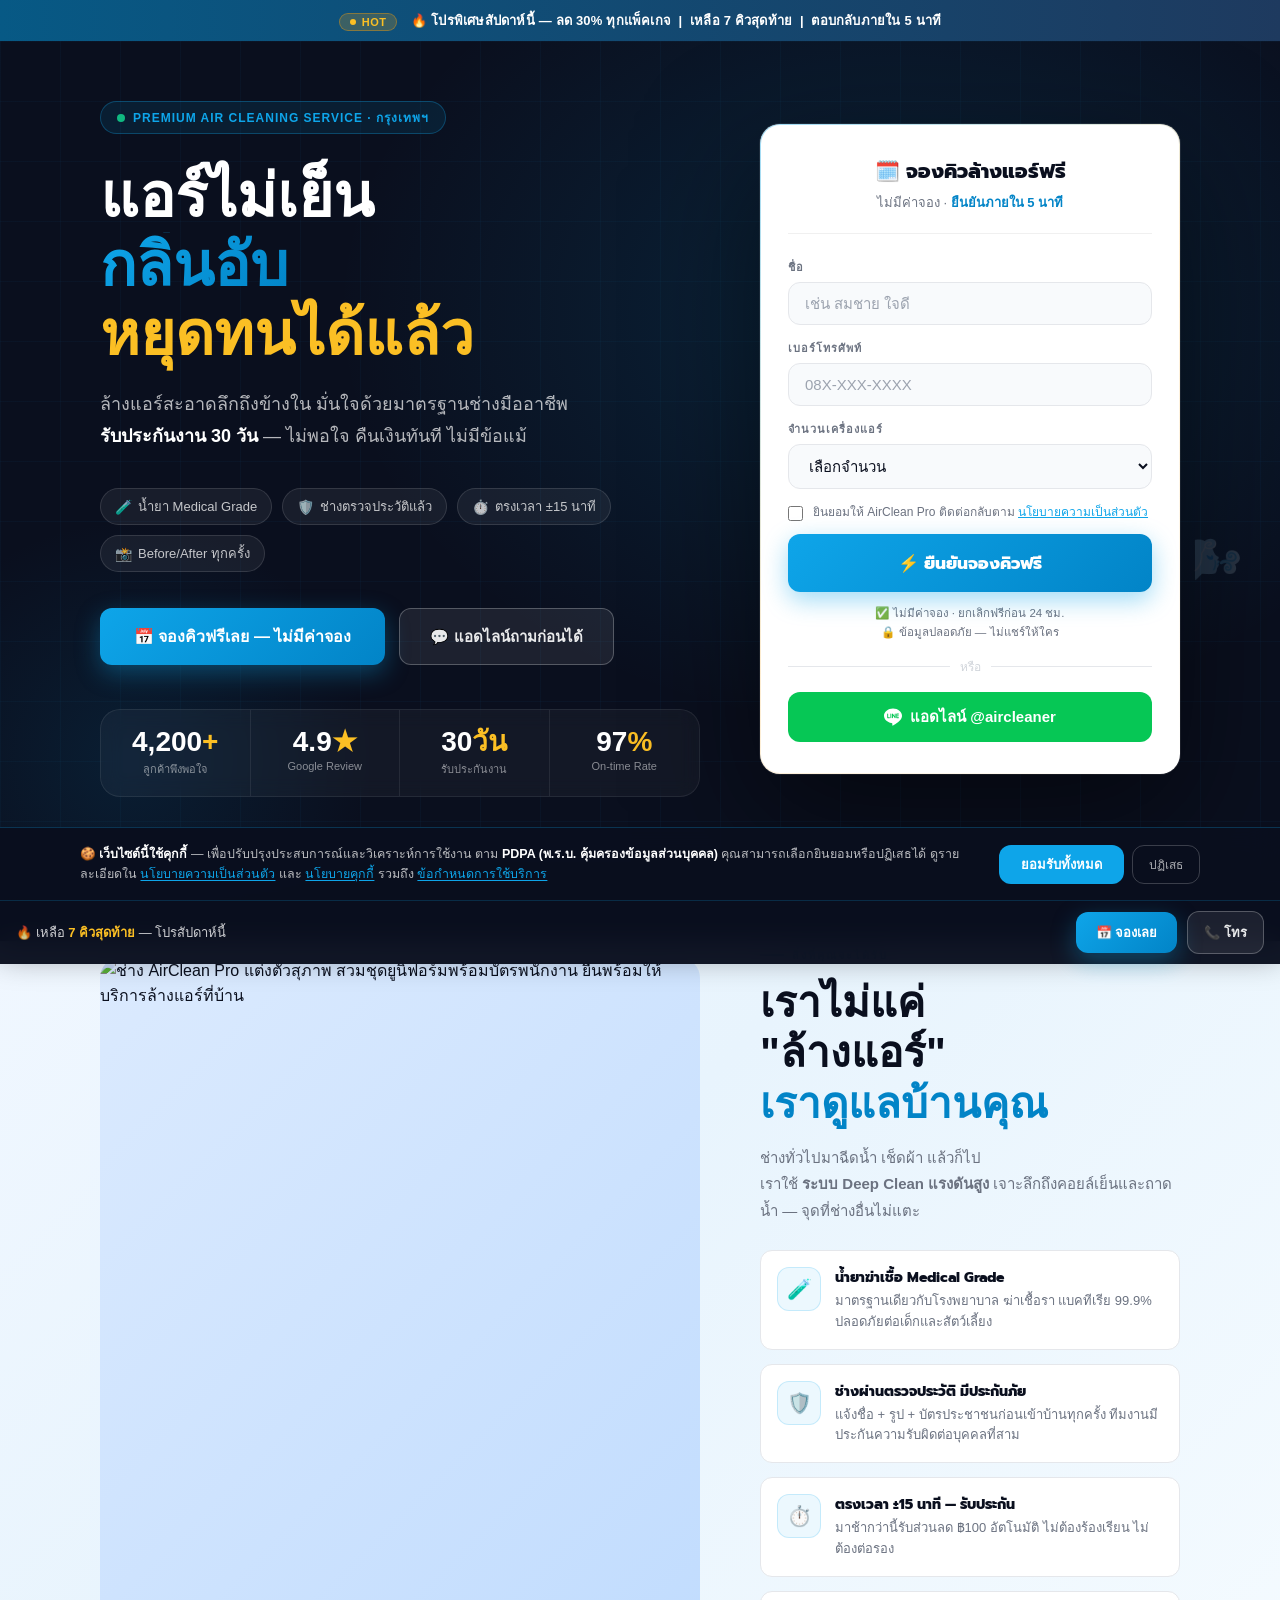
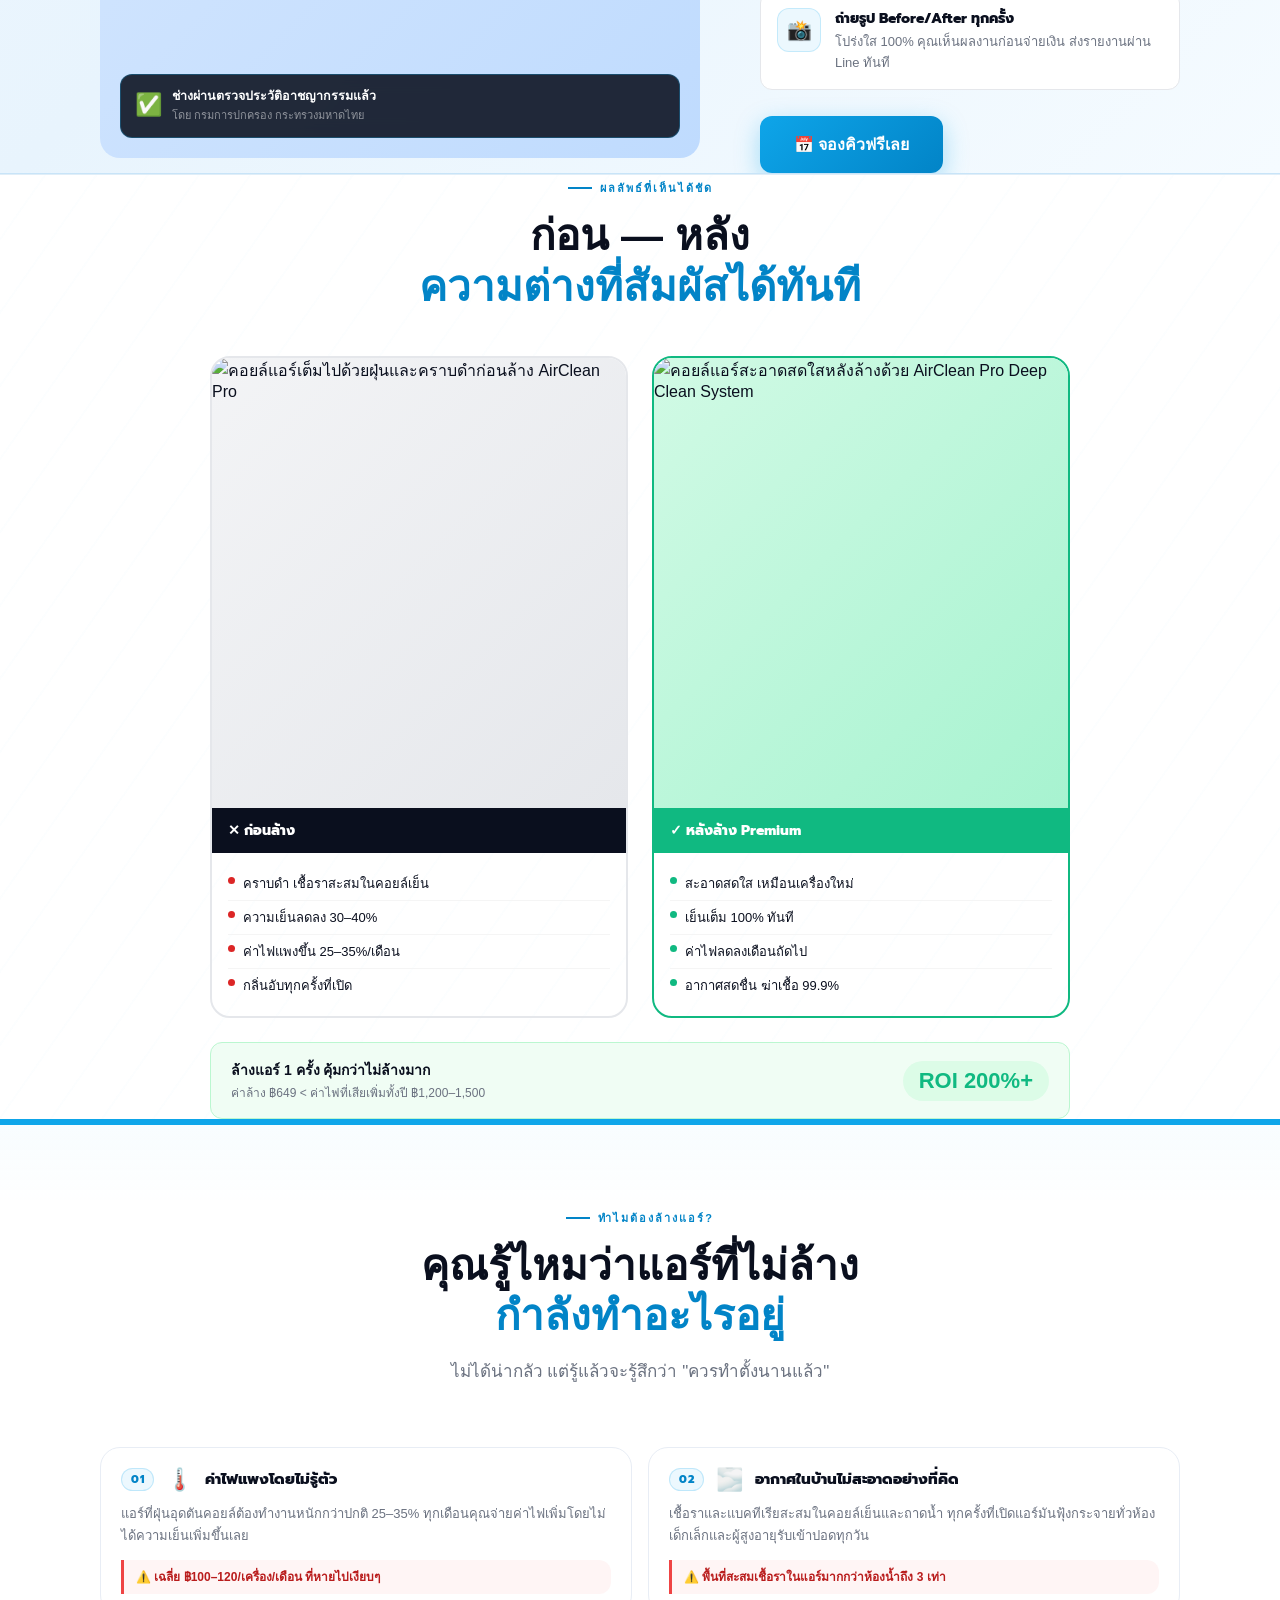
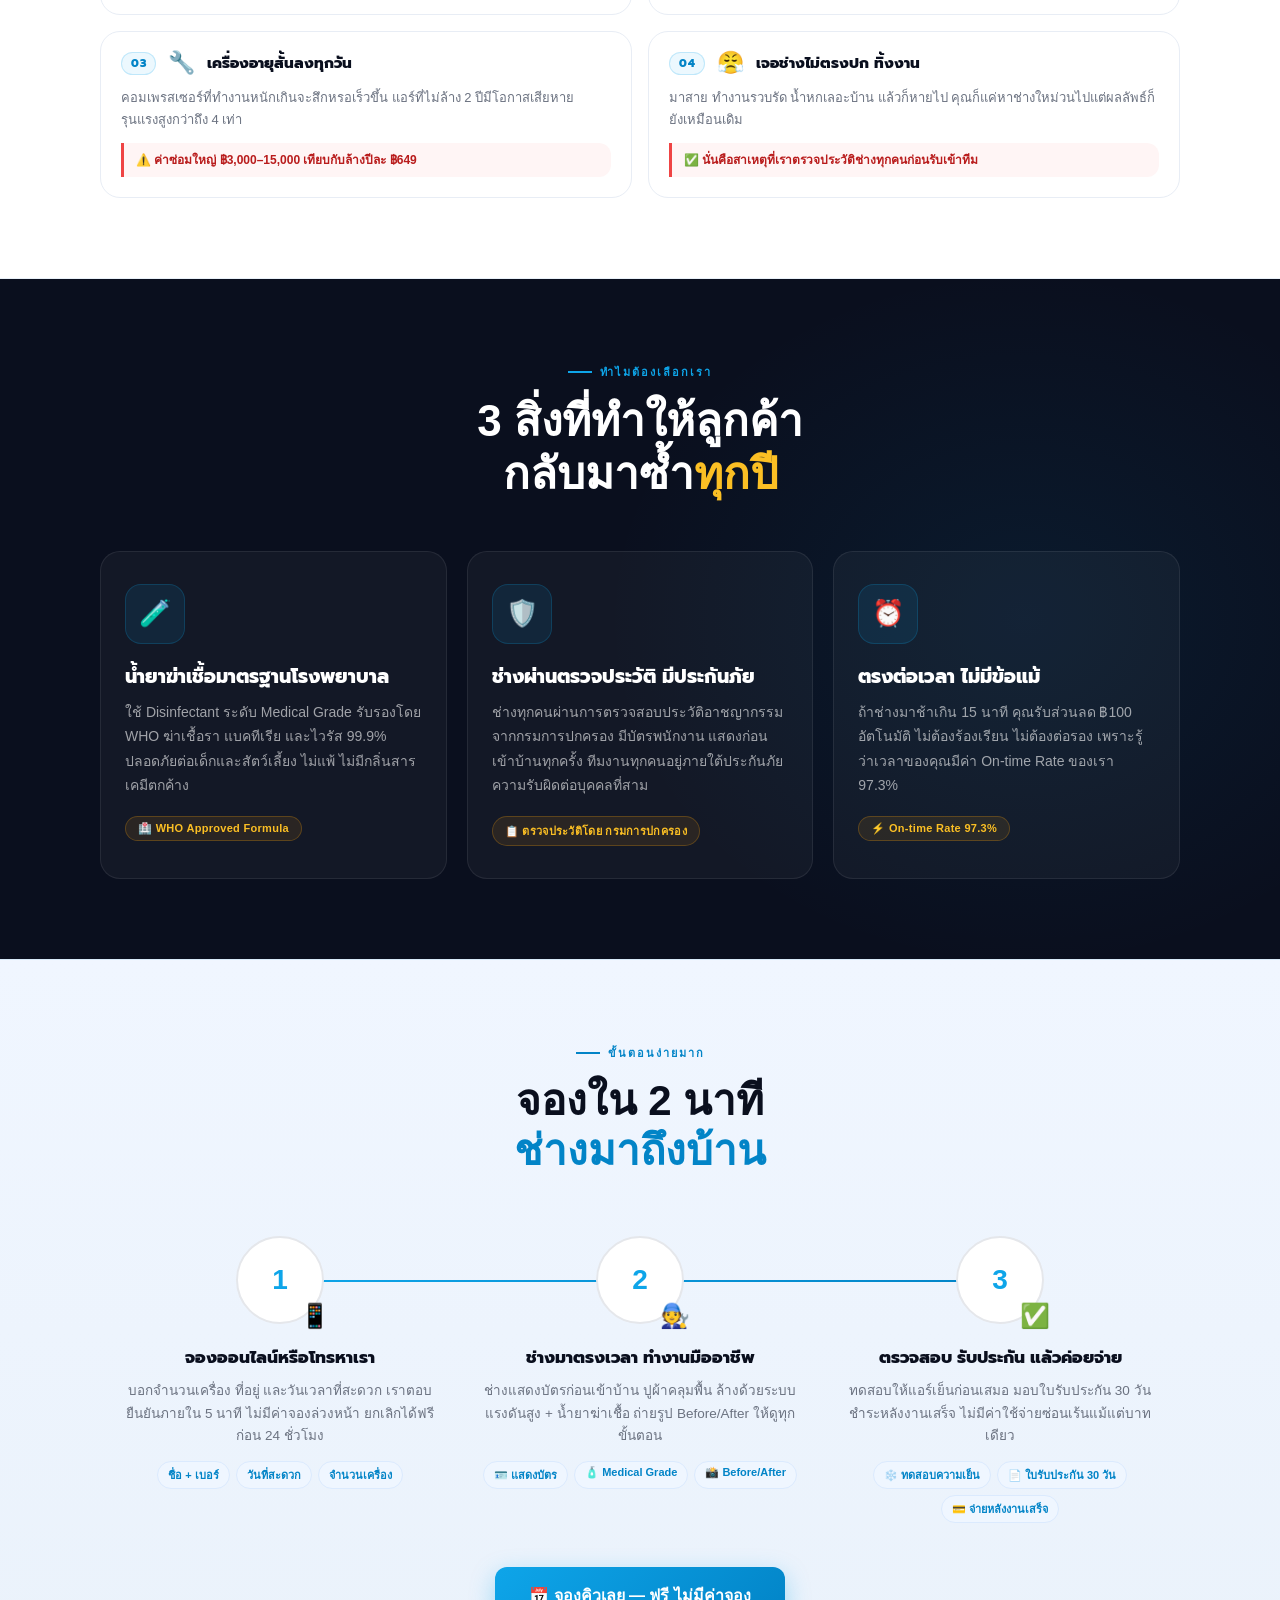
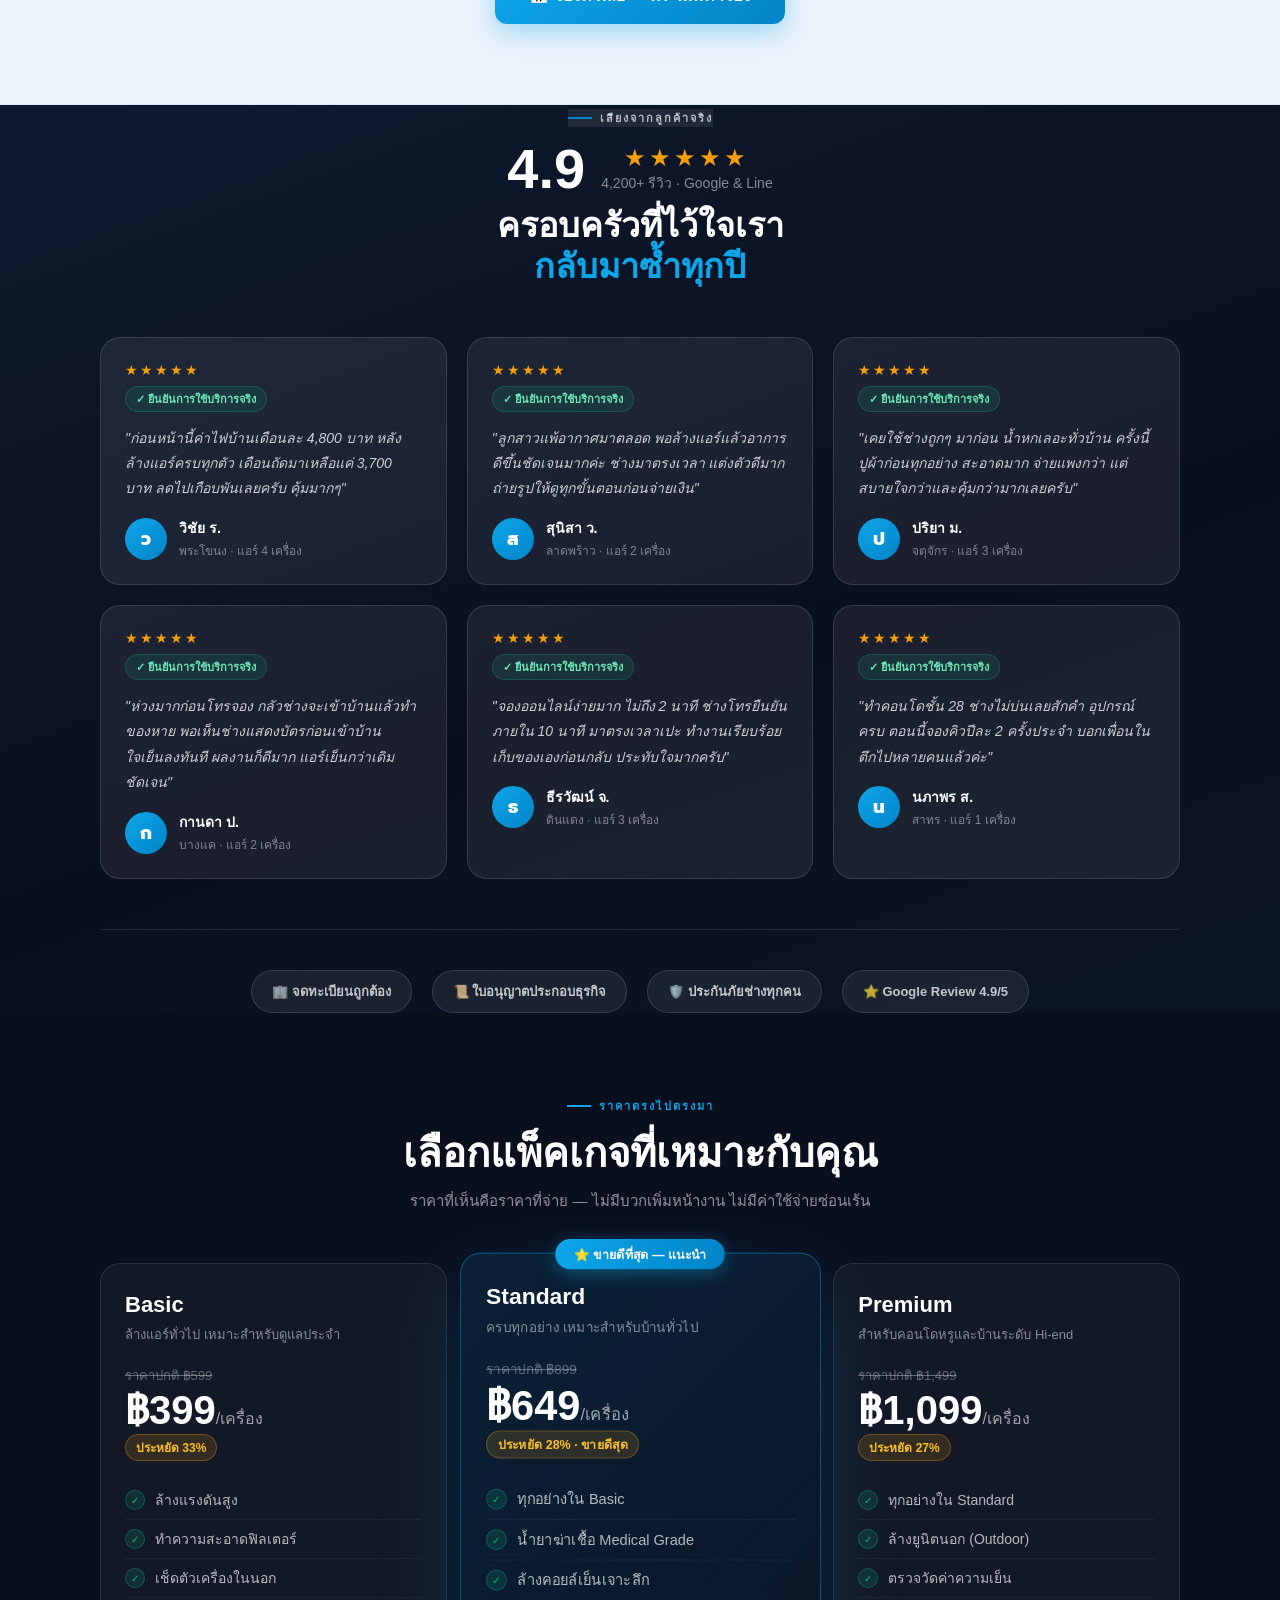
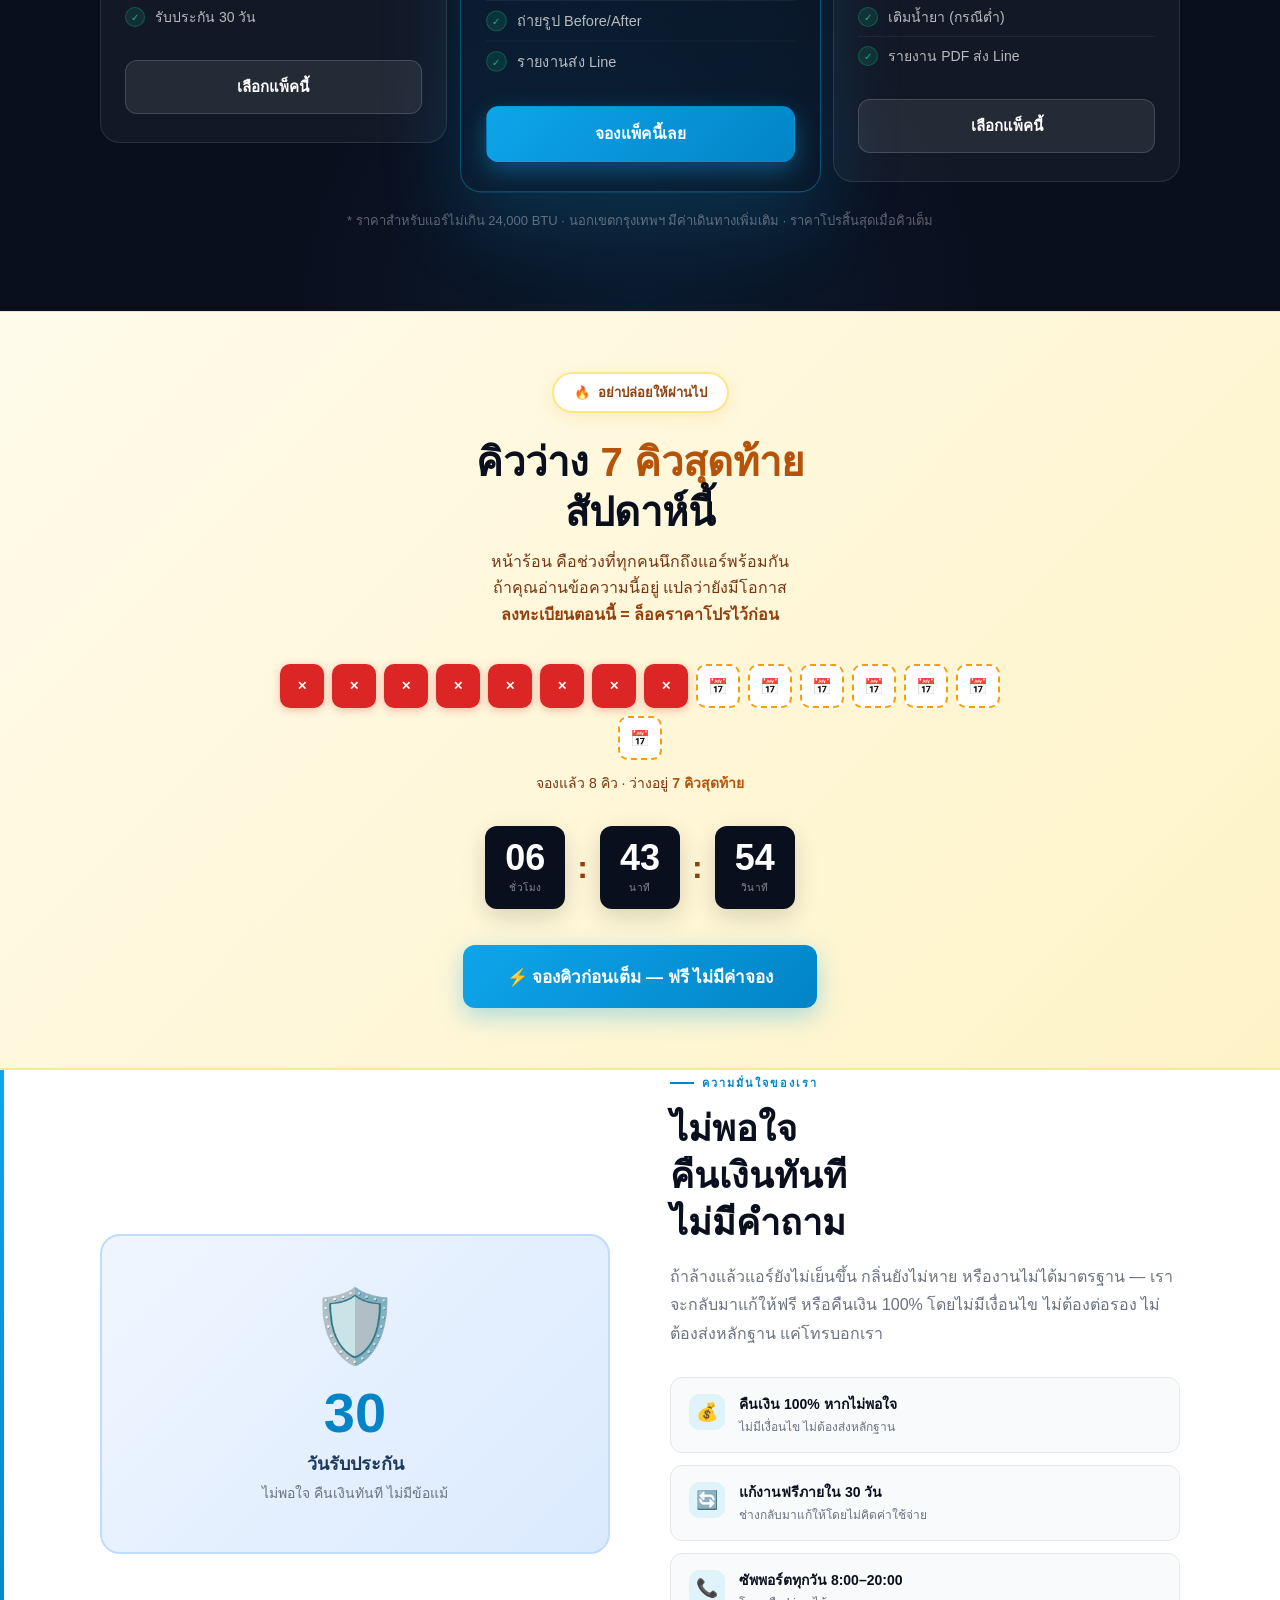
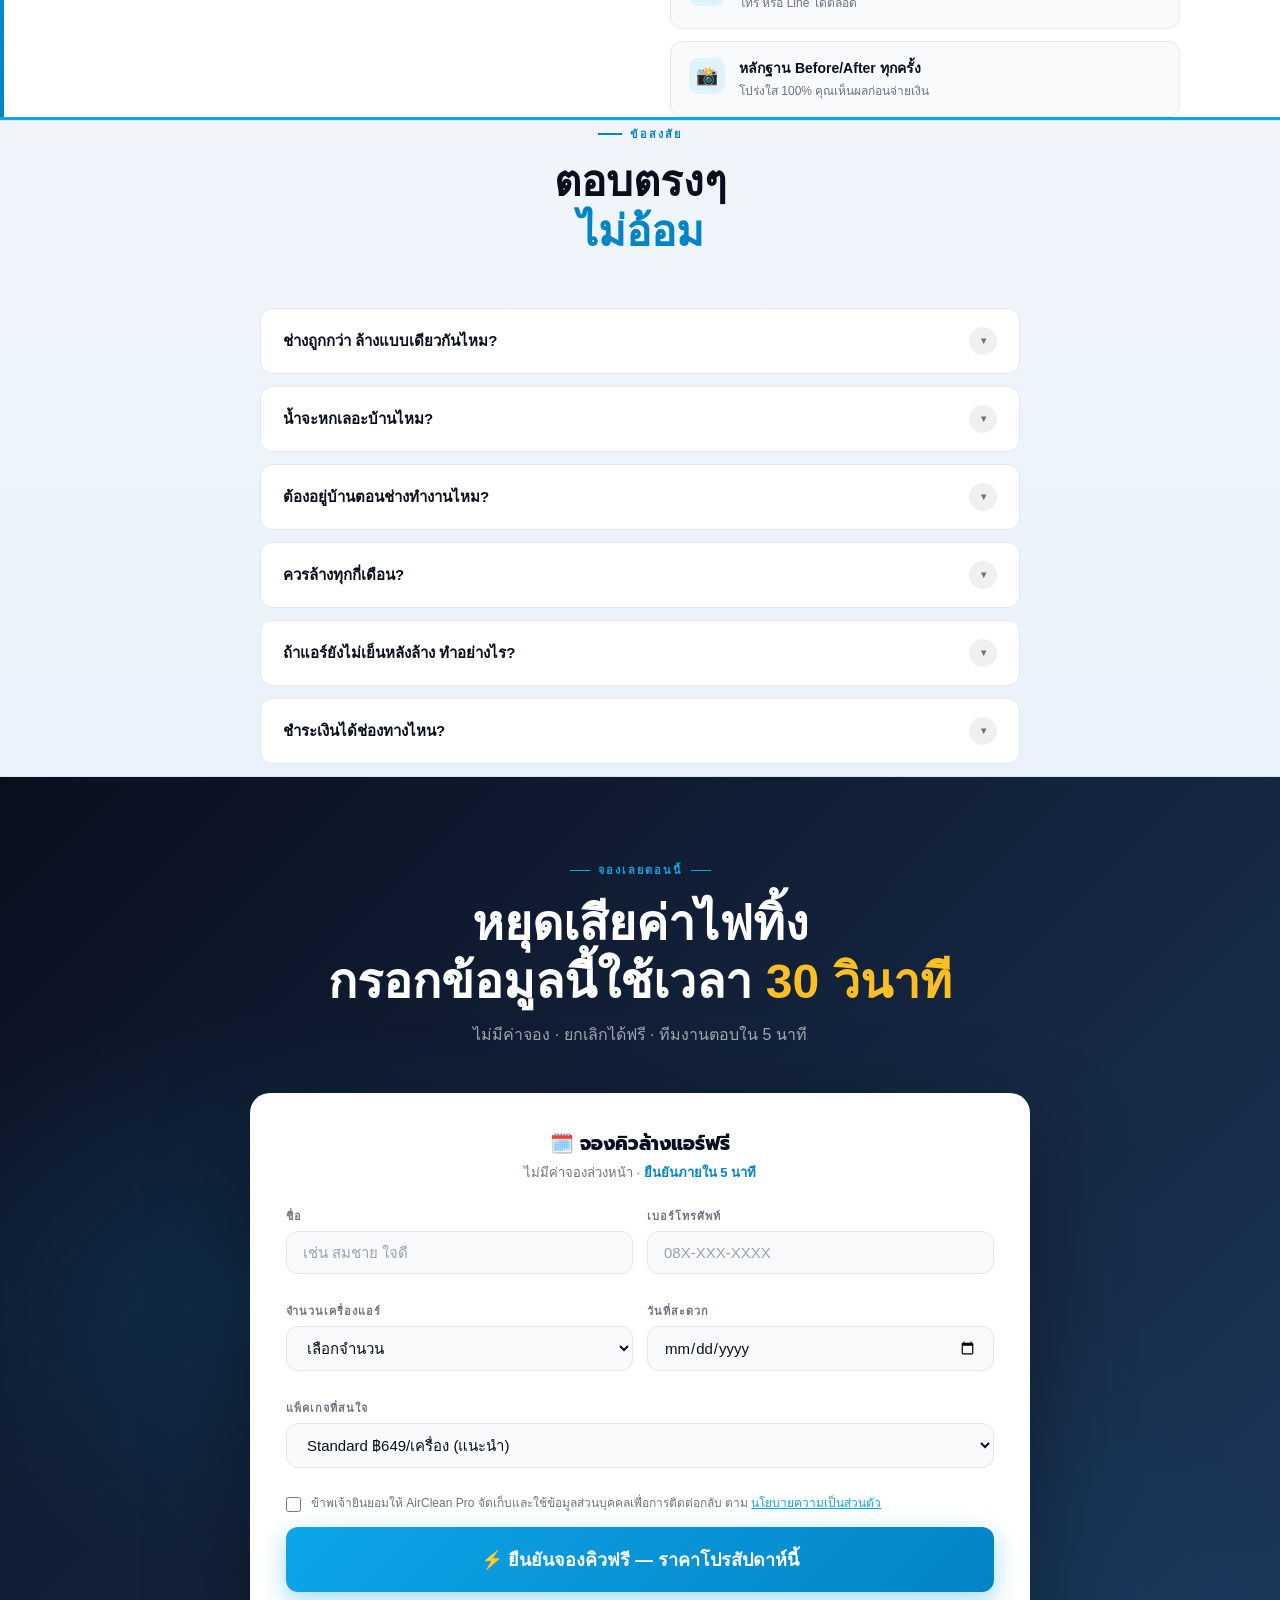
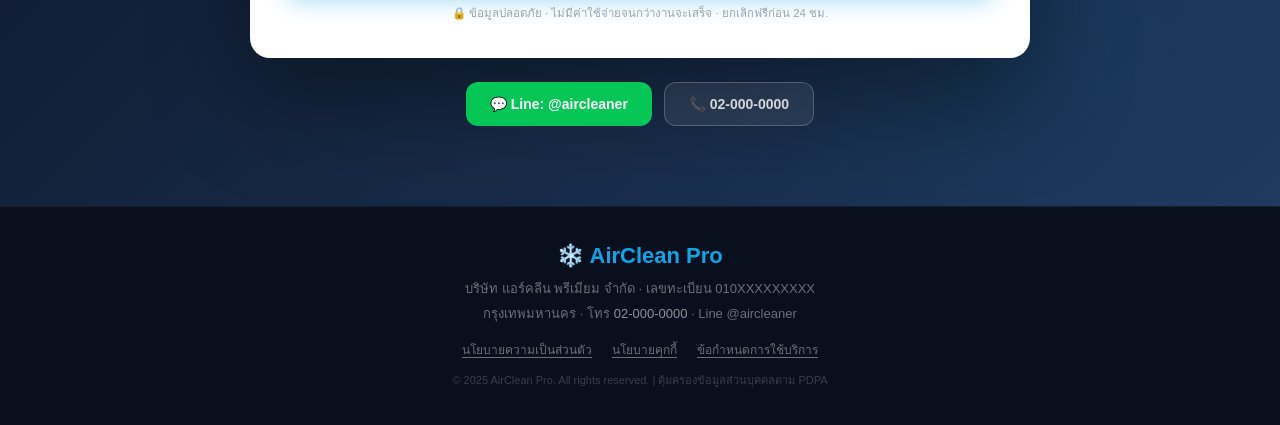
==== commit ee247b8c: "Update index.html" ====
--- a/index.html
+++ b/index.html
@@ -10,13 +10,13 @@
 <meta name="author" content="AirClean Pro">
 <meta name="robots" content="index, follow">
 <meta name="theme-color" content="#0ea5e9">
-<link rel="canonical" href="https://www.aircleanpro.co.th/">
+<link rel="canonical" href="https://github.com/atenticai/landingpage/">
 
 <meta property="og:type" content="website">
-<meta property="og:url" content="https://www.aircleanpro.co.th/">
+<meta property="og:url" content="https://github.com/atenticai/landingpage/">
 <meta property="og:title" content="ล้างแอร์บ้าน Premium กรุงเทพฯ | AirClean Pro">
 <meta property="og:description" content="ช่างผ่านตรวจประวัติ น้ำยา Medical Grade รับประกัน 30 วัน ลด 30% ทุกแพ็คเกจ เหลือ 7 คิวสุดท้าย!">
-<meta property="og:image" content="https://www.aircleanpro.co.th/images/og-airclean-1200x630.jpg">
+<meta property="og:image" content="https://github.com/atenticai/landingpage/images/og-airclean-1200x630.jpg">
 <meta property="og:image:width" content="1200">
 <meta property="og:image:height" content="630">
 <meta property="og:locale" content="th_TH">
@@ -25,7 +25,7 @@
 <meta name="twitter:card" content="summary_large_image">
 <meta name="twitter:title" content="ล้างแอร์บ้าน Premium กรุงเทพฯ | AirClean Pro">
 <meta name="twitter:description" content="ช่างผ่านตรวจประวัติ น้ำยา Medical Grade รับประกัน 30 วัน">
-<meta name="twitter:image" content="https://www.aircleanpro.co.th/images/og-airclean-1200x630.jpg">
+<meta name="twitter:image" content="https://github.com/atenticai/landingpage/images/og-airclean-1200x630.jpg">
 
 <link rel="icon" type="image/svg+xml" href="data:image/svg+xml,<svg xmlns='http://www.w3.org/2000/svg' viewBox='0 0 100 100'><text y='.9em' font-size='90'>❄️</text></svg>">
 <link rel="apple-touch-icon" href="data:image/svg+xml,<svg xmlns='http://www.w3.org/2000/svg' viewBox='0 0 100 100'><rect width='100' height='100' rx='20' fill='%230a0f1e'/><text y='.9em' font-size='80' x='10'>❄️</text></svg>">
@@ -57,10 +57,10 @@
   "@type": "LocalBusiness",
   "name": "AirClean Pro",
   "description": "บริการล้างแอร์บ้านและคอนโด กรุงเทพฯ มาตรฐาน Premium ช่างผ่านตรวจประวัติ น้ำยาฆ่าเชื้อ Medical Grade รับประกันงาน 30 วัน",
-  "url": "https://www.aircleanpro.co.th",
+  "url": "https://github.com/atenticai/landingpage/",
   "telephone": "+6620000000",
   "priceRange": "฿399–฿1,099",
-  "image": "https://www.aircleanpro.co.th/images/og-airclean-1200x630.jpg",
+  "image": "https://github.com/atenticai/landingpage/images/og-airclean-1200x630.jpg",
   "address": {"@type":"PostalAddress","addressLocality":"กรุงเทพมหานคร","addressCountry":"TH"},
   "geo": {"@type":"GeoCoordinates","latitude":13.7563,"longitude":100.5018},
   "openingHoursSpecification": {"@type":"OpeningHoursSpecification","dayOfWeek":["Monday","Tuesday","Wednesday","Thursday","Friday","Saturday","Sunday"],"opens":"08:00","closes":"20:00"},
@@ -91,7 +91,7 @@
       <strong>🍪 เว็บไซต์นี้ใช้คุกกี้</strong> — เพื่อปรับปรุงประสบการณ์และวิเคราะห์การใช้งาน
       ตาม <strong>PDPA (พ.ร.บ. คุ้มครองข้อมูลส่วนบุคคล)</strong>
       คุณสามารถเลือกยินยอมหรือปฏิเสธได้ ดูรายละเอียดใน
-      <a href="privacy-policy.html" target="_blank">นโยบายความเป็นส่วนตัว</a> และ <a href="cookie-policy.html" target="_blank">นโยบายคุกกี้</a>
+      <a href="privacy-policy.html" target="_blank">นโยบายความเป็นส่วนตัว</a> และ <a href="cookie-policy.html" target="_blank">นโยบายคุกกี้</a> รวมถึง <a href="terms.html" target="_blank">ข้อกำหนดการใช้บริการ</a>
     </div>
     <div class="pdpa-btns">
       <button class="btn-pdpa-ok" onclick="pdpaGrant(true)">ยอมรับทั้งหมด</button>
@@ -219,7 +219,7 @@
       <div class="tech-img-wrap reveal-l">
         
         <img
-          src="https://images.unsplash.com/photo-1621905251189-08b45d6a269e?w=600&h=800&fit=crop&crop=center"
+          src="images/Great-Employee.webp?w=600&h=800&fit=crop&crop=center"
           alt="ช่าง AirClean Pro แต่งตัวสุภาพ สวมชุดยูนิฟอร์มพร้อมบัตรพนักงาน ยืนพร้อมให้บริการล้างแอร์ที่บ้าน"
           class="tech-img"
           width="600" height="800"
@@ -291,7 +291,7 @@
       <div class="ba-col reveal d1">
         
         <img
-          src="https://images.unsplash.com/photo-1558618666-fcd25c85cd64?w=600&h=450&fit=crop&crop=center"
+          src="images/before-clean.webp?w=600&h=450&fit=crop&crop=center"
           alt="คอยล์แอร์เต็มไปด้วยฝุ่นและคราบดำก่อนล้าง AirClean Pro"
           class="ba-img"
           width="600" height="450"
@@ -308,7 +308,7 @@
       </div>
       <div class="ba-col ba-after reveal d2">
         <img
-          src="https://images.unsplash.com/photo-1585771724684-38269d6639fd?w=600&h=450&fit=crop&crop=center"
+          src="images/after-clean.webp?w=600&h=450&fit=crop&crop=center"
           alt="คอยล์แอร์สะอาดสดใสหลังล้างด้วย AirClean Pro Deep Clean System"
           class="ba-img"
           width="600" height="450"
@@ -904,4 +904,4 @@
 <script src="assets/main.min.js" defer></script>
 
 </body>
-</html>+</html>
--- a/assets/style.min.css
+++ b/assets/style.min.css
@@ -0,0 +1 @@
+:root{--ice:#e8f4fd;--ice2:#d0eaf8;--sky:#0ea5e9;--sky-dark:#0284c7;--sky-deep:#075985;--night:#0a0f1e;--night2:#111827;--navy:#1e3a5f;--gold:#f59e0b;--gold-light:#fbbf24;--white:#ffffff;--gray:#6b7280;--gray-light:#f3f4f6;--green:#10b981;--red:#ef4444;--serif:'Prompt',sans-serif;--sans:'Sarabun',sans-serif;--r:12px;--r-lg:20px;--ease:cubic-bezier(0.16,1,0.3,1);--shadow:0 20px 60px rgba(10,15,30,0.15);--shadow-lg:0 40px 100px rgba(10,15,30,0.25)}*,*::before,*::after{box-sizing:border-box;margin:0;padding:0}html{scroll-behavior:smooth;font-size:16px;overflow-x:hidden}body{font-family:var(--sans);background:#f8fafc;color:var(--night);overflow-x:hidden;-webkit-font-smoothing:antialiased}a{text-decoration:none;color:inherit}img{max-width:100%;display:block}ul{list-style:none}@keyframes fadeUp{from{opacity:0;transform:translateY(30px)}to{opacity:1;transform:translateY(0)}}@keyframes fadeIn{from{opacity:0}to{opacity:1}}@keyframes slideDown{from{transform:translateY(-100%)}to{transform:translateY(0)}}@keyframes float{0%,100%{transform:translateY(0)}50%{transform:translateY(-8px)}}@keyframes pulse-ring{0%{box-shadow:0 0 0 0 rgba(14,165,233,0.4)}70%{box-shadow:0 0 0 16px rgba(14,165,233,0)}100%{box-shadow:0 0 0 0 rgba(14,165,233,0)}}@keyframes pulse-gold{0%{box-shadow:0 0 0 0 rgba(245,158,11,0.5)}70%{box-shadow:0 0 0 18px rgba(245,158,11,0)}100%{box-shadow:0 0 0 0 rgba(245,158,11,0)}}@keyframes shimmer{0%{background-position:-200% center}100%{background-position:200% center}}@keyframes countUp{from{opacity:0;transform:scale(0.7)}to{opacity:1;transform:scale(1)}}@keyframes blink{0%,100%{opacity:1}50%{opacity:0.3}}@keyframes spin{to{transform:rotate(360deg)}}@keyframes slideIn{from{opacity:0;transform:translateX(-20px)}to{opacity:1;transform:translateX(0)}}.reveal{opacity:0;transform:translateY(24px);transition:opacity .6s var(--ease),transform .6s var(--ease)}.reveal.in{opacity:1;transform:translateY(0)}.reveal-l{opacity:0;transform:translateX(-24px);transition:opacity .6s var(--ease),transform .6s var(--ease)}.reveal-l.in{opacity:1;transform:translateX(0)}.reveal-r{opacity:0;transform:translateX(24px);transition:opacity .6s var(--ease),transform .6s var(--ease)}.reveal-r.in{opacity:1;transform:translateX(0)}.d1{transition-delay:.1s}.d2{transition-delay:.2s}.d3{transition-delay:.3s}.d4{transition-delay:.4s}.d5{transition-delay:.5s}.d6{transition-delay:.6s}.wrap{max-width:1120px;margin:0 auto;padding:0 20px}.section{padding:80px 0}#topbar{background:linear-gradient(90deg,var(--sky-deep),var(--navy),var(--sky-deep));background-size:200% auto;animation:shimmer 4s linear infinite;padding:10px 20px;text-align:center;font-family:var(--sans);font-size:13px;font-weight:600;color:#fff;letter-spacing:.2px;position:sticky;top:0;z-index:200}#topbar .bar-hot{display:inline-flex;align-items:center;gap:6px;background:rgba(245,158,11,0.2);border:1px solid rgba(245,158,11,0.4);color:var(--gold-light);padding:2px 10px;border-radius:20px;font-size:11px;font-weight:700;letter-spacing:.5px;margin-right:10px}#topbar .dot{width:6px;height:6px;border-radius:50%;background:var(--gold-light);animation:blink 1.2s ease infinite}#hero{background:var(--night);min-height:100svh;display:flex;flex-direction:column;justify-content:flex-start;position:relative;overflow:hidden;padding:60px 0 80px}#hero::before{content:'';position:absolute;inset:0;background:radial-gradient(ellipse 800px 600px at 70% 30%,rgba(14,165,233,0.15) 0%,transparent 70%),radial-gradient(ellipse 400px 400px at 10% 80%,rgba(7,89,133,0.2) 0%,transparent 60%);pointer-events:none}.hero-grid-bg{position:absolute;inset:0;background-image:linear-gradient(rgba(14,165,233,0.04) 1px,transparent 1px),linear-gradient(90deg,rgba(14,165,233,0.04) 1px,transparent 1px);background-size:60px 60px;pointer-events:none}.hero-crystal{position:absolute;pointer-events:none;opacity:.15;font-size:60px;animation:float 6s ease-in-out infinite}.crystal1{top:15%;right:8%;animation-delay:0s}.crystal2{top:55%;right:3%;font-size:40px;animation-delay:2s}.crystal3{bottom:20%;right:15%;font-size:30px;animation-delay:4s}.hero-wrap{position:relative;z-index:1;max-width:1120px;margin:0 auto;padding:0 20px;display:grid;grid-template-columns:1fr 420px;gap:60px;align-items:center}.hero-badge{display:inline-flex;align-items:center;gap:8px;background:rgba(14,165,233,0.1);border:1px solid rgba(14,165,233,0.3);color:var(--sky);padding:6px 16px;border-radius:30px;font-size:12px;font-weight:700;letter-spacing:1px;text-transform:uppercase;margin-bottom:28px}.badge-live{width:8px;height:8px;border-radius:50%;background:var(--green);box-shadow:0 0 0 0 rgba(16,185,129,0.5);animation:pulse-ring 2s infinite;flex-shrink:0}.hero-h1{font-family:var(--serif);font-size:clamp(34px,5vw,60px);font-weight:900;color:#fff;line-height:1.15;margin-bottom:20px}.hero-h1 em{font-style:normal;background:linear-gradient(135deg,var(--sky),var(--sky-dark));-webkit-background-clip:text;-webkit-text-fill-color:transparent;background-clip:text}.hero-h1 .accent{color:var(--gold-light);-webkit-text-fill-color:var(--gold-light)}.hero-sub{font-size:clamp(15px,2vw,18px);color:rgba(255,255,255,0.7);line-height:1.75;margin-bottom:36px;max-width:500px}.hero-sub strong{color:#fff}.hero-chips{display:flex;flex-wrap:wrap;gap:10px;margin-bottom:36px}.hchip{display:inline-flex;align-items:center;gap:6px;background:rgba(255,255,255,0.06);border:1px solid rgba(255,255,255,0.12);color:rgba(255,255,255,0.75);padding:7px 14px;border-radius:30px;font-size:13px;font-weight:500}.hchip-icon{font-size:14px}.hero-cta{display:flex;gap:14px;flex-wrap:wrap;margin-bottom:44px}.hero-stats{display:grid;grid-template-columns:repeat(4,1fr);gap:0;border:1px solid rgba(255,255,255,0.08);border-radius:var(--r-lg);background:rgba(255,255,255,0.04);overflow:hidden;backdrop-filter:blur(10px)}.hstat{padding:18px 12px;text-align:center;border-right:1px solid rgba(255,255,255,0.08)}.hstat:last-child{border-right:none}.hstat-n{display:block;font-family:var(--serif);font-size:clamp(20px,2.5vw,28px);font-weight:900;color:#fff;line-height:1}.hstat-n span{color:var(--gold-light)}.hstat-l{display:block;font-size:11px;color:rgba(255,255,255,0.5);margin-top:4px;font-weight:500}.hero-card{background:var(--white);border-radius:var(--r-lg);padding:32px 28px;box-shadow:0 40px 120px rgba(0,0,0,0.5),0 0 0 1px rgba(255,255,255,0.1);position:relative;animation:fadeIn .8s ease .3s both}.hero-card::before{content:'';position:absolute;inset:0;border-radius:var(--r-lg);padding:1px;background:linear-gradient(135deg,rgba(14,165,233,0.4),rgba(245,158,11,0.2),transparent);-webkit-mask:linear-gradient(#fff 0 0) content-box,linear-gradient(#fff 0 0);-webkit-mask-composite:xor;mask-composite:exclude;pointer-events:none}.card-top{text-align:center;margin-bottom:24px;padding-bottom:20px;border-bottom:1px solid #f0f0f0}.card-title{font-family:var(--serif);font-size:20px;font-weight:800;color:var(--night);margin-bottom:6px}.card-sub{font-size:13px;color:var(--gray)}.card-sub strong{color:var(--sky-dark)}.fgroup{margin-bottom:14px}.fgroup label{display:block;font-size:11px;font-weight:700;letter-spacing:1px;text-transform:uppercase;color:var(--gray);margin-bottom:6px}.finput{width:100%;padding:12px 16px;background:#f8fafc;border:1.5px solid #e5e7eb;border-radius:var(--r);color:var(--night);font-size:15px;font-family:var(--sans);transition:all .2s;outline:none}.finput:focus{border-color:var(--sky);background:#fff;box-shadow:0 0 0 3px rgba(14,165,233,0.1)}.finput::placeholder{color:#9ca3af}.btn-book{width:100%;padding:16px;background:linear-gradient(135deg,var(--sky),var(--sky-dark));color:#fff;font-family:var(--serif);font-size:17px;font-weight:800;border:none;border-radius:var(--r);cursor:pointer;box-shadow:0 8px 24px rgba(14,165,233,0.4);transition:all .25s var(--ease);margin-top:4px;animation:pulse-ring 3s ease infinite;position:relative;overflow:hidden}.btn-book::after{content:'';position:absolute;top:0;left:-100%;width:60%;height:100%;background:linear-gradient(90deg,transparent,rgba(255,255,255,0.2),transparent);transition:left .6s}.btn-book:hover::after{left:150%}.btn-book:hover{transform:translateY(-2px);box-shadow:0 16px 40px rgba(14,165,233,0.5)}.btn-book:active{transform:scale(.98)}.card-note{text-align:center;font-size:11.5px;color:var(--gray);margin-top:12px;line-height:1.6}.card-divider{display:flex;align-items:center;gap:10px;margin:16px 0;color:#d1d5db;font-size:12px}.card-divider::before,.card-divider::after{content:'';flex:1;height:1px;background:#e5e7eb}.btn-line{display:flex;align-items:center;justify-content:center;gap:8px;width:100%;padding:13px;background:#06c755;color:#fff;font-family:var(--sans);font-size:15px;font-weight:700;border-radius:var(--r);border:none;cursor:pointer;text-decoration:none;transition:all .2s}.btn-line:hover{background:#05b84e;transform:translateY(-1px)}.section-label{display:inline-flex;align-items:center;gap:8px;font-size:11px;font-weight:700;letter-spacing:2px;text-transform:uppercase;color:var(--sky-dark);margin-bottom:14px}.section-label::before{content:'';width:24px;height:2px;background:var(--sky-dark)}.section-title{font-family:var(--serif);font-size:clamp(26px,4vw,42px);font-weight:900;color:var(--night);line-height:1.2;margin-bottom:16px}.section-title em{font-style:normal;color:var(--sky-dark)}.pain-intro{text-align:center;max-width:620px;margin:0 auto 60px}.pain-sub{font-size:17px;color:var(--gray);line-height:1.7}.pain-grid{display:grid;grid-template-columns:repeat(2,1fr);gap:16px}.pain-card{background:#fff;border:1.5px solid #e8edf5;border-radius:var(--r-lg);padding:20px;position:relative;overflow:hidden;transition:all .3s var(--ease);display:flex;flex-direction:column;gap:0}.pain-card:hover{border-color:var(--sky);box-shadow:0 8px 30px rgba(14,165,233,0.1);transform:translateY(-3px)}.pain-card::before{content:'';position:absolute;top:0;left:0;right:0;height:3px;background:linear-gradient(90deg,var(--sky),var(--sky-dark));transform:scaleX(0);transform-origin:left;transition:transform .3s var(--ease)}.pain-card:hover::before{transform:scaleX(1)}.pc-header{display:flex;align-items:center;gap:12px;margin-bottom:12px}.pc-num{font-family:var(--serif);font-size:11px;font-weight:800;color:var(--sky-dark);background:rgba(14,165,233,0.08);border:1px solid rgba(14,165,233,0.2);border-radius:20px;padding:2px 9px;letter-spacing:.5px;line-height:1.6;flex-shrink:0}.pc-icon{font-size:22px;line-height:1;flex-shrink:0}.pc-title{font-family:var(--serif);font-size:15px;font-weight:800;color:var(--night);line-height:1.3}.pc-desc{font-size:13px;color:var(--gray);line-height:1.7;margin-bottom:12px;flex:1}.pc-sting{padding:8px 12px;background:rgba(239,68,68,0.05);border-left:3px solid var(--red);border-radius:0 var(--r) var(--r) 0;font-size:12px;font-weight:600;color:#b91c1c;line-height:1.5}#highlights{background:var(--night);padding:80px 0;position:relative;overflow:hidden}#highlights::before{content:'';position:absolute;inset:0;background:radial-gradient(ellipse 600px 500px at 80% 50%,rgba(14,165,233,0.08) 0%,transparent 70%);pointer-events:none}.hl-intro{text-align:center;max-width:580px;margin:0 auto 50px}.hl-label{display:inline-flex;align-items:center;gap:8px;font-size:11px;font-weight:700;letter-spacing:2px;text-transform:uppercase;color:var(--sky);margin-bottom:14px}.hl-label::before{content:'';width:24px;height:2px;background:var(--sky)}.hl-title{font-family:var(--serif);font-size:clamp(28px,4vw,44px);font-weight:900;color:#fff;line-height:1.2;margin-bottom:0}.hl-title em{font-style:normal;color:var(--gold-light)}.hl-grid{display:grid;grid-template-columns:repeat(3,1fr);gap:20px}.hl-card{background:rgba(255,255,255,0.04);border:1px solid rgba(255,255,255,0.08);border-radius:var(--r-lg);padding:32px 24px;transition:all .3s var(--ease);position:relative;overflow:hidden}.hl-card::before{content:'';position:absolute;inset:0;background:linear-gradient(135deg,rgba(14,165,233,0.06),transparent);opacity:0;transition:opacity .3s}.hl-card:hover{border-color:rgba(14,165,233,0.3);transform:translateY(-4px);box-shadow:0 20px 60px rgba(0,0,0,0.3)}.hl-card:hover::before{opacity:1}.hl-icon-wrap{width:60px;height:60px;background:rgba(14,165,233,0.1);border:1px solid rgba(14,165,233,0.2);border-radius:16px;display:flex;align-items:center;justify-content:center;font-size:26px;margin-bottom:20px}.hl-card-title{font-family:var(--serif);font-size:19px;font-weight:800;color:#fff;margin-bottom:10px;line-height:1.35}.hl-card-desc{font-size:14px;color:rgba(255,255,255,0.6);line-height:1.75}.hl-badge{display:inline-flex;align-items:center;gap:6px;margin-top:18px;background:rgba(245,158,11,0.1);border:1px solid rgba(245,158,11,0.25);color:var(--gold-light);padding:5px 12px;border-radius:30px;font-size:11px;font-weight:700;letter-spacing:.3px}#process{background:linear-gradient(to bottom,#f0f6ff,#eaf2fb);border-top:1px solid #d8eaf8;border-bottom:1px solid #d8eaf8;padding:80px 0;overflow-x:hidden}.process-intro{text-align:center;max-width:580px;margin:0 auto 60px}.process-steps{display:grid;grid-template-columns:repeat(3,1fr);gap:0;position:relative}.process-steps::before{content:'';position:absolute;top:44px;left:calc(100%/6);right:calc(100%/6);height:2px;background:linear-gradient(90deg,var(--sky),var(--sky-dark));z-index:0}.pstep{padding:0 20px;text-align:center;position:relative;z-index:1}.pnum-wrap{width:88px;height:88px;background:var(--white);border:2px solid #e5e7eb;border-radius:50%;display:flex;align-items:center;justify-content:center;margin:0 auto 20px;position:relative;transition:all .3s}.pstep.active .pnum-wrap,.pstep:hover .pnum-wrap{border-color:var(--sky);background:var(--sky);box-shadow:0 0 0 8px rgba(14,165,233,0.1)}.pnum{font-family:var(--serif);font-size:28px;font-weight:900;color:var(--sky);transition:color .3s}.pstep.active .pnum,.pstep:hover .pnum{color:#fff}.picon{font-size:24px;position:absolute;bottom:-8px;right:-8px}.pstep-title{font-family:var(--serif);font-size:17px;font-weight:800;color:var(--night);margin-bottom:10px}.pstep-desc{font-size:13.5px;color:var(--gray);line-height:1.65}.pchips{display:flex;flex-wrap:wrap;justify-content:center;gap:6px;margin-top:14px}.pchip{background:#eff6ff;border:1px solid #dbeafe;color:var(--sky-dark);padding:4px 10px;border-radius:20px;font-size:11px;font-weight:600}.reviews-intro{text-align:center;max-width:600px;margin:0 auto 50px}.rating-hero{display:flex;align-items:center;justify-content:center;gap:16px;margin-bottom:8px}.rating-number{font-family:var(--serif);font-size:56px;font-weight:900;color:var(--night);line-height:1}.stars-big{font-size:24px;color:var(--gold);letter-spacing:3px}.rating-info{font-size:14px;color:var(--gray)}.reviews-grid{display:grid;grid-template-columns:repeat(3,1fr);gap:20px}.rcard{background:#fafafa;border:1.5px solid #f0f0f0;border-radius:var(--r-lg);padding:24px;transition:all .3s}.rcard:hover{border-color:var(--gold);box-shadow:0 8px 30px rgba(245,158,11,0.1);transform:translateY(-3px)}.rcard-stars{color:var(--gold);font-size:14px;letter-spacing:2px;margin-bottom:8px}.rcard-verified{display:inline-flex;align-items:center;gap:5px;background:#f0fdf4;border:1px solid #bbf7d0;color:var(--green);padding:3px 10px;border-radius:20px;font-size:11px;font-weight:600;margin-bottom:14px}.rcard-text{font-size:14px;color:#374151;line-height:1.8;margin-bottom:16px;font-style:italic}.rcard-reviewer{display:flex;align-items:center;gap:12px}.ravatar{width:42px;height:42px;border-radius:50%;background:linear-gradient(135deg,var(--sky),var(--sky-dark));display:flex;align-items:center;justify-content:center;font-family:var(--serif);font-size:18px;font-weight:800;color:#fff;flex-shrink:0}.rname{font-size:14px;font-weight:700;color:var(--night)}.rloc{font-size:12px;color:var(--gray);margin-top:2px}.trust-seals{display:flex;justify-content:center;gap:20px;flex-wrap:wrap;margin-top:50px;padding-top:40px;border-top:1px solid #f0f0f0}.trust-seal{display:flex;align-items:center;gap:8px;padding:10px 20px;background:#f8fafc;border:1px solid #e5e7eb;border-radius:30px;font-size:13px;font-weight:600;color:var(--night)}#pricing::before{content:'';position:absolute;inset:0;background:radial-gradient(ellipse 500px 500px at 50% 100%,rgba(14,165,233,0.08) 0%,transparent 70%)}.pricing-intro{text-align:center;max-width:560px;margin:0 auto 50px}.pricing-label{display:inline-flex;align-items:center;gap:8px;font-size:11px;font-weight:700;letter-spacing:2px;text-transform:uppercase;color:var(--sky);margin-bottom:14px}.pricing-label::before{content:'';width:24px;height:2px;background:var(--sky)}.pricing-title{font-family:var(--serif);font-size:clamp(26px,3.5vw,40px);font-weight:900;color:#fff;line-height:1.2;margin-bottom:12px}.pricing-sub{font-size:15px;color:rgba(255,255,255,0.55)}.plans{display:grid;grid-template-columns:repeat(3,1fr);gap:20px;align-items:start}.plan{background:rgba(255,255,255,0.04);border:1px solid rgba(255,255,255,0.1);border-radius:var(--r-lg);padding:28px 24px;position:relative;transition:border-color .3s,transform .3s,box-shadow .3s}.plan:hover{border-color:rgba(255,255,255,0.2);transform:translateY(-4px)}.plan.best{background:linear-gradient(135deg,rgba(14,165,233,0.12),rgba(14,165,233,0.04));border-color:rgba(14,165,233,0.4);transform:scale(1.04);box-shadow:0 30px 80px rgba(14,165,233,0.2)}.plan.best:hover{transform:scale(1.04) translateY(-4px)}.plan-flag{position:absolute;top:-14px;left:50%;transform:translateX(-50%);background:linear-gradient(90deg,var(--sky),var(--sky-dark));color:#fff;padding:5px 18px;border-radius:20px;font-size:12px;font-weight:700;white-space:nowrap;box-shadow:0 4px 16px rgba(14,165,233,0.4)}.plan-name{font-family:var(--serif);font-size:22px;font-weight:900;color:#fff;margin-bottom:6px}.plan-sub{font-size:13px;color:rgba(255,255,255,0.5);margin-bottom:20px}.plan-orig{font-size:13px;color:rgba(255,255,255,0.35);text-decoration:line-through;margin-bottom:4px}.plan-price{font-family:var(--serif);font-size:40px;font-weight:900;color:#fff;line-height:1;margin-bottom:4px}.plan-price span{font-size:16px;color:rgba(255,255,255,0.6);font-weight:400}.plan-discount{display:inline-flex;align-items:center;background:rgba(245,158,11,0.15);border:1px solid rgba(245,158,11,0.3);color:var(--gold-light);padding:3px 10px;border-radius:20px;font-size:12px;font-weight:700;margin-bottom:20px}.plan-feats{margin-bottom:24px}.plan-feats li{display:flex;align-items:flex-start;gap:10px;font-size:14px;color:rgba(255,255,255,0.7);padding:8px 0;border-bottom:1px solid rgba(255,255,255,0.05)}.plan-feats li:last-child{border-bottom:none}.pcheck{width:20px;height:20px;border-radius:50%;background:rgba(16,185,129,0.15);border:1px solid rgba(16,185,129,0.3);display:flex;align-items:center;justify-content:center;color:var(--green);font-size:10px;flex-shrink:0;margin-top:1px}.btn-plan{display:block;width:100%;text-align:center;padding:14px;background:rgba(255,255,255,0.08);border:1px solid rgba(255,255,255,0.15);color:#fff;border-radius:var(--r);font-family:var(--sans);font-size:15px;font-weight:700;transition:background .25s;text-decoration:none;cursor:pointer}.btn-plan:hover{background:rgba(255,255,255,0.15)}.btn-plan.best{background:linear-gradient(135deg,var(--sky),var(--sky-dark));border-color:transparent;box-shadow:0 8px 24px rgba(14,165,233,0.4)}.btn-plan.best:hover{box-shadow:0 16px 40px rgba(14,165,233,0.5);transform:translateY(-2px)}.pricing-note{text-align:center;margin-top:28px;font-size:13px;color:rgba(255,255,255,0.35);position:relative;z-index:1}#urgency{background:linear-gradient(135deg,#fffbeb,#fef3c7);border-top:1px solid #fde68a;border-bottom:1px solid #fde68a;padding:60px 0;overflow-x:hidden}.urgency-inner{max-width:720px;margin:0 auto;text-align:center}.urgency-badge{display:inline-flex;align-items:center;gap:8px;background:#fff;border:2px solid #fde68a;color:#92400e;padding:8px 20px;border-radius:30px;font-size:13px;font-weight:700;margin-bottom:24px;box-shadow:0 4px 16px rgba(245,158,11,0.15)}.urgency-fire{animation:float 1.5s ease-in-out infinite}.urgency-title{font-family:var(--serif);font-size:clamp(26px,4vw,40px);font-weight:900;color:var(--night);line-height:1.25;margin-bottom:12px}.urgency-title span{color:#b45309}.urgency-sub{font-size:16px;color:#78350f;margin-bottom:36px;line-height:1.65}.urgency-sub strong{color:#92400e}.slots-wrap{display:flex;justify-content:center;gap:8px;flex-wrap:wrap;margin-bottom:12px}.slot{width:44px;height:44px;border-radius:10px;display:flex;align-items:center;justify-content:center;font-size:16px;font-weight:800;transition:all .2s}.slot.taken{background:#dc2626;color:#fff;font-size:12px;box-shadow:0 2px 8px rgba(220,38,38,0.3)}.slot.open{background:#fff;border:2px dashed var(--gold);color:var(--gold);animation:float 2s ease-in-out infinite}.slot.open:nth-child(2n){animation-delay:.5s}.slots-caption{font-size:14px;color:#78350f;margin-bottom:32px}.slots-caption strong{color:#b45309}.countdown{display:flex;align-items:center;justify-content:center;gap:12px;margin-bottom:36px}.cd-box{background:var(--night);border-radius:var(--r);padding:14px 20px;min-width:80px;text-align:center;box-shadow:0 8px 24px rgba(10,15,30,0.15)}.cd-num{font-family:var(--serif);font-size:36px;font-weight:900;color:#fff;line-height:1;display:block}.cd-lbl{font-size:10px;color:rgba(255,255,255,0.5);margin-top:4px;letter-spacing:.5px}.cd-colon{font-family:var(--serif);font-size:32px;font-weight:900;color:#92400e;animation:blink 1s ease infinite}.guarantee-inner{display:grid;grid-template-columns:1fr 1fr;gap:60px;align-items:center}.guarantee-visual{background:linear-gradient(135deg,#eff6ff,#dbeafe);border:2px solid #bfdbfe;border-radius:var(--r-lg);padding:48px 40px;text-align:center}.guarantee-icon{font-size:72px;margin-bottom:16px;display:block}.guarantee-big{font-family:var(--serif);font-size:clamp(36px,5vw,56px);font-weight:900;color:var(--sky-dark);line-height:1;margin-bottom:8px}.guarantee-label{font-size:18px;font-weight:700;color:var(--navy);margin-bottom:4px}.guarantee-sub{font-size:14px;color:var(--gray)}.guarantee-text-title{font-family:var(--serif);font-size:clamp(24px,3vw,36px);font-weight:900;color:var(--night);margin-bottom:16px;line-height:1.3}.guarantee-desc{font-size:16px;color:var(--gray);line-height:1.8;margin-bottom:28px}.g-pills{display:flex;flex-direction:column;gap:12px}.gpill{display:flex;align-items:flex-start;gap:14px;padding:16px 18px;background:#f8fafc;border:1px solid #e5e7eb;border-radius:var(--r);transition:all .2s}.gpill:hover{border-color:var(--sky);background:#eff6ff}.gpill-icon{width:36px;height:36px;border-radius:10px;background:rgba(14,165,233,0.1);display:flex;align-items:center;justify-content:center;font-size:18px;flex-shrink:0}.gpill-text{font-size:14px;color:var(--night);font-weight:600;line-height:1.5}.gpill-sub{font-size:12px;color:var(--gray);margin-top:2px}.faq-intro{text-align:center;max-width:580px;margin:0 auto 50px}.faq-grid{max-width:760px;margin:0 auto}.fitem{background:var(--white);border:1.5px solid #e5e7eb;border-radius:var(--r);margin-bottom:12px;overflow:hidden;transition:border-color .2s}.fitem.open{border-color:var(--sky)}.fbtn{width:100%;padding:18px 22px;background:none;border:none;display:flex;align-items:center;justify-content:space-between;gap:12px;font-family:var(--sans);font-size:15px;font-weight:700;color:var(--night);cursor:pointer;text-align:left}.farrow{width:28px;height:28px;flex-shrink:0;background:#f0f0f0;border-radius:50%;display:flex;align-items:center;justify-content:center;font-size:10px;color:var(--gray);transition:all .3s}.fitem.open .farrow{background:var(--sky);color:#fff;transform:rotate(180deg)}.fans{height:0;overflow:hidden;font-size:14.5px;color:var(--gray);line-height:1.75;transition:height .35s var(--ease)}.fans-inner{padding:0 22px 18px}#finalcta{background:linear-gradient(135deg,var(--night),var(--navy));padding:80px 0;position:relative;overflow:hidden}#finalcta::before{content:'';position:absolute;inset:0;background:radial-gradient(ellipse 600px 400px at 20% 50%,rgba(14,165,233,0.12) 0%,transparent 70%),radial-gradient(ellipse 400px 400px at 80% 80%,rgba(7,89,133,0.15) 0%,transparent 70%);pointer-events:none}.finalcta-inner{max-width:780px;margin:0 auto;text-align:center;position:relative;z-index:1}.finalcta-label{display:inline-flex;align-items:center;gap:8px;font-size:11px;font-weight:700;letter-spacing:2px;text-transform:uppercase;color:var(--sky);margin-bottom:16px}.finalcta-label::before,.finalcta-label::after{content:'';width:20px;height:1px;background:var(--sky)}.finalcta-title{font-family:var(--serif);font-size:clamp(28px,4vw,48px);font-weight:900;color:#fff;line-height:1.2;margin-bottom:12px}.finalcta-title em{font-style:normal;color:var(--gold-light)}.finalcta-sub{font-size:16px;color:rgba(255,255,255,0.6);margin-bottom:44px;line-height:1.65}.cta-form-card{background:var(--white);border-radius:var(--r-lg);padding:36px;text-align:left;box-shadow:0 40px 100px rgba(0,0,0,0.4)}.cta-form-grid{display:grid;grid-template-columns:1fr 1fr;gap:14px}.cta-form-grid .fgroup:last-of-type{grid-column:1/-1}.btn-cta-main{width:100%;padding:18px;background:linear-gradient(135deg,var(--sky),var(--sky-dark));color:#fff;font-family:var(--serif);font-size:18px;font-weight:900;border:none;border-radius:var(--r);cursor:pointer;box-shadow:0 8px 24px rgba(14,165,233,0.4);transition:all .25s;animation:pulse-ring 3s infinite;margin-top:6px}.btn-cta-main:hover{transform:translateY(-3px);box-shadow:0 20px 50px rgba(14,165,233,0.5)}.cta-alts{display:flex;gap:12px;justify-content:center;margin-top:24px;flex-wrap:wrap}.btn-line-alt{display:inline-flex;align-items:center;gap:8px;padding:13px 24px;background:#06c755;color:#fff;border-radius:var(--r);font-family:var(--sans);font-size:14px;font-weight:700;text-decoration:none;transition:all .2s}.btn-line-alt:hover{background:#05b84e;transform:translateY(-2px)}.btn-tel-alt{display:inline-flex;align-items:center;gap:8px;padding:13px 24px;background:rgba(255,255,255,0.08);border:1px solid rgba(255,255,255,0.2);color:rgba(255,255,255,0.8);border-radius:var(--r);font-family:var(--sans);font-size:14px;font-weight:600;text-decoration:none;transition:all .2s}.btn-tel-alt:hover{background:rgba(255,255,255,0.15)}.btn-primary{display:inline-flex;align-items:center;justify-content:center;gap:10px;background:linear-gradient(135deg,var(--sky),var(--sky-dark));color:#fff;font-family:var(--sans);font-size:16px;font-weight:800;padding:16px 34px;border-radius:var(--r);text-decoration:none;border:none;cursor:pointer;box-shadow:0 8px 24px rgba(14,165,233,0.35);transition:all .25s var(--ease);min-height:52px;animation:pulse-ring 3s ease infinite}.btn-primary:hover{transform:translateY(-3px);box-shadow:0 20px 48px rgba(14,165,233,0.5)}.btn-secondary{display:inline-flex;align-items:center;justify-content:center;gap:10px;background:rgba(255,255,255,0.08);border:1.5px solid rgba(255,255,255,0.25);color:rgba(255,255,255,0.9);font-family:var(--sans);font-size:15px;font-weight:600;padding:15px 30px;border-radius:var(--r);text-decoration:none;cursor:pointer;transition:all .25s;min-height:52px}.btn-secondary:hover{background:rgba(255,255,255,0.15);border-color:rgba(255,255,255,0.4)}footer{background:var(--night);border-top:1px solid rgba(255,255,255,0.06);padding:36px 24px;text-align:center}.footer-brand{font-family:var(--serif);font-size:22px;font-weight:900;color:var(--sky);margin-bottom:8px}.footer-info{font-size:13px;color:rgba(255,255,255,0.4);line-height:1.9;margin-bottom:14px}.footer-info a{color:rgba(255,255,255,0.55);text-decoration:none}.footer-info a:hover{color:#fff}.footer-copy{font-size:11px;color:rgba(255,255,255,0.2)}#sticky{position:fixed;bottom:0;left:0;width:100%;z-index:900;background:rgba(10,15,30,0.97);backdrop-filter:blur(12px);border-top:1px solid rgba(14,165,233,0.2);box-shadow:0 -8px 32px rgba(0,0,0,0.4);display:flex;align-items:center;justify-content:space-between;gap:10px;padding:10px 16px;transform:translateY(100%);transition:transform .4s var(--ease);min-height:60px}#sticky.show{transform:translateY(0)}.sticky-text{font-size:13px;color:rgba(255,255,255,0.8);flex:1;min-width:0;overflow:hidden;text-overflow:ellipsis;white-space:nowrap}.sticky-text strong{color:var(--gold-light)}#sp-popup{position:fixed;z-index:920;bottom:80px;left:16px;max-width:290px;background:#fff;border:1px solid #e5e7eb;border-left:3px solid var(--sky);border-radius:var(--r);padding:14px 36px 14px 16px;box-shadow:0 8px 32px rgba(0,0,0,0.12);transform:translateX(calc(-100% - 20px));opacity:0;transition:transform .4s cubic-bezier(.34,1.56,.64,1),opacity .3s;pointer-events:none}#sp-popup.show{transform:translateX(0);opacity:1;pointer-events:auto}#sp-dismiss{position:absolute;top:8px;right:8px;width:22px;height:22px;border-radius:50%;background:#f0f0f0;border:none;cursor:pointer;display:flex;align-items:center;justify-content:center;font-size:10px;color:var(--gray);transition:background .2s;line-height:1}#sp-dismiss:hover{background:#e0e0e0;color:var(--night)}.sp-inner{display:flex;align-items:flex-start;gap:10px}.sp-icon{font-size:18px;flex-shrink:0}.sp-text{font-size:13px;color:var(--night);line-height:1.5}.sp-text strong{font-weight:700}.sp-time{font-size:11px;color:var(--gray);margin-top:3px}#back-top{position:fixed;right:16px;bottom:72px;z-index:910;width:44px;height:44px;background:var(--sky-dark);border-radius:50%;border:none;cursor:pointer;display:flex;align-items:center;justify-content:center;opacity:0;pointer-events:none;transform:translateY(12px);transition:all .3s;box-shadow:0 4px 16px rgba(14,165,233,0.4)}#back-top.show{opacity:1;pointer-events:all;transform:translateY(0)}#back-top:hover{background:var(--sky);box-shadow:0 8px 24px rgba(14,165,233,0.5)}#back-top svg{width:16px;height:16px;fill:none;stroke:#fff;stroke-width:2.5;stroke-linecap:round;stroke-linejoin:round}.form-success{display:none;text-align:center;padding:32px 24px}.form-success.show{display:block}.success-icon{font-size:56px;margin-bottom:12px;animation:countUp .5s var(--ease)}.success-title{font-family:var(--serif);font-size:22px;font-weight:800;color:var(--night);margin-bottom:6px}.success-sub{font-size:14px;color:var(--gray)}#pdpa-banner{position:fixed;bottom:0;left:0;right:0;z-index:980;background:rgba(10,15,30,0.97);backdrop-filter:blur(16px);border-top:1px solid rgba(14,165,233,0.25);padding:16px 20px;transform:translateY(100%);transition:transform .5s var(--ease)}#pdpa-banner.show{transform:translateY(0)}.pdpa-inner{max-width:1120px;margin:0 auto;display:flex;align-items:center;gap:16px;flex-wrap:wrap}.pdpa-text{flex:1;min-width:240px;font-size:12.5px;color:rgba(255,255,255,0.72);line-height:1.6}.pdpa-text strong{color:#fff}.pdpa-text a{color:var(--sky);text-decoration:underline;text-underline-offset:2px}.pdpa-btns{display:flex;gap:8px;flex-shrink:0;flex-wrap:wrap;align-items:center}.btn-pdpa-ok{padding:9px 22px;background:var(--sky);color:#fff;font-family:var(--sans);font-size:13px;font-weight:700;border:none;border-radius:var(--r);cursor:pointer;transition:background .2s}.btn-pdpa-ok:hover{background:var(--sky-dark)}.btn-pdpa-no{padding:9px 16px;background:transparent;border:1px solid rgba(255,255,255,0.2);color:rgba(255,255,255,0.65);font-family:var(--sans);font-size:12px;border-radius:var(--r);cursor:pointer;transition:all .2s}.btn-pdpa-no:hover{border-color:rgba(255,255,255,0.4);color:#fff}.pdpa-check-row{display:flex;align-items:flex-start;gap:10px;margin:12px 0 8px}.pdpa-check-row input[type=checkbox]{margin-top:3px;flex-shrink:0;accent-color:var(--sky);width:15px;height:15px}.pdpa-check-label{font-size:12px;color:var(--gray);line-height:1.6;cursor:pointer}.pdpa-check-label a{color:var(--sky);text-decoration:underline}.tech-grid{display:grid;grid-template-columns:1fr 1fr;gap:60px;align-items:center}.tech-img-wrap{position:relative}.tech-img{width:100%;border-radius:var(--r-lg);aspect-ratio:3/4;object-fit:cover;background:linear-gradient(135deg,#dbeafe,#bfdbfe);min-height:380px}.tech-img-badge{position:absolute;bottom:20px;left:20px;right:20px;background:rgba(10,15,30,0.88);backdrop-filter:blur(10px);border:1px solid rgba(14,165,233,0.3);border-radius:var(--r);padding:12px 14px;display:flex;align-items:center;gap:10px}.tib-icon{font-size:22px;flex-shrink:0}.tib-text{font-size:12.5px;color:#fff;font-weight:600;line-height:1.5}.tib-text span{display:block;font-size:11px;color:rgba(255,255,255,0.5);font-weight:400;margin-top:2px}.cred-list{display:flex;flex-direction:column;gap:14px}.cred-item{display:flex;align-items:flex-start;gap:14px;padding:16px;background:#fff;border:1px solid #e5e7eb;border-radius:var(--r);transition:all .2s}.cred-item:hover{border-color:var(--sky);box-shadow:0 4px 16px rgba(14,165,233,0.08)}.cred-icon{width:44px;height:44px;border-radius:12px;background:rgba(14,165,233,0.08);border:1px solid rgba(14,165,233,0.18);display:flex;align-items:center;justify-content:center;font-size:20px;flex-shrink:0}.cred-body h4{font-family:var(--serif);font-size:14px;font-weight:800;color:var(--night);margin-bottom:3px}.cred-body p{font-size:13px;color:var(--gray);line-height:1.6}.ba-grid{display:grid;grid-template-columns:1fr 1fr;gap:24px;max-width:860px;margin:0 auto 24px}.ba-col{border-radius:var(--r-lg);overflow:hidden;border:2px solid #e5e7eb}.ba-col.ba-after{border-color:var(--green)}.ba-img{width:100%;aspect-ratio:4/3;object-fit:cover;background:linear-gradient(135deg,#f3f4f6,#e5e7eb);display:block;min-height:180px}.ba-col.ba-after .ba-img{background:linear-gradient(135deg,#d1fae5,#a7f3d0)}.ba-label{padding:12px 16px;background:var(--night);color:#fff;font-family:var(--serif);font-size:14px;font-weight:800;display:flex;align-items:center;gap:8px}.ba-col.ba-after .ba-label{background:var(--green)}.ba-points{padding:14px 16px}.ba-row{display:flex;align-items:flex-start;gap:8px;padding:6px 0;border-bottom:1px solid #f5f5f5;font-size:13px;color:var(--night)}.ba-row:last-child{border-bottom:none}.ba-dot{width:7px;height:7px;border-radius:50%;background:#dc2626;flex-shrink:0;margin-top:4px}.ba-col.ba-after .ba-dot{background:var(--green)}.ba-footer{display:flex;align-items:center;justify-content:space-between;flex-wrap:wrap;gap:12px;max-width:860px;margin:0 auto;background:#f0fdf4;border:1px solid #bbf7d0;border-radius:var(--r);padding:16px 20px}.ba-footer-text{font-size:14px;font-weight:600;color:var(--night)}.ba-footer-text span{display:block;font-size:12px;color:var(--gray);font-weight:400;margin-top:2px}.ba-roi{font-family:var(--serif);font-size:22px;font-weight:900;color:var(--green);background:#dcfce7;padding:7px 16px;border-radius:30px}#pain{background:linear-gradient(to bottom,rgba(14,165,233,0.03) 0%,transparent 80px),#fff;border-top:3px solid var(--sky);border-bottom:1px solid #e8f0f8;overflow-x:hidden}#pain .wrap{position:relative}#tech-section{background:linear-gradient(135deg,#f0f7ff 0%,#e8f4fd 40%,#f5fbff 100%);border-top:1px solid #c8e4f8;border-bottom:1px solid #c8e4f8;overflow-x:hidden}#ba-section{background:repeating-linear-gradient(-55deg,transparent,transparent 40px,rgba(14,165,233,0.012) 40px,rgba(14,165,233,0.012) 42px),#fff;border-top:1px solid #e0eef8;border-bottom:3px solid var(--sky);overflow-x:hidden}#reviews{background:linear-gradient(160deg,#0d1a2e 0%,var(--night) 60%,#091524 100%);border-top:none;overflow-x:hidden}#reviews .section-label,#reviews .section-title{color:#fff}#reviews .section-title em{color:var(--sky)}#pricing{background:var(--night);padding:80px 0;position:relative;overflow:hidden}#guarantee{background:#fff;border-top:1px solid #e5e7eb;border-bottom:3px solid var(--sky);border-left:none;position:relative;overflow:hidden}#guarantee::before{content:'';position:absolute;top:0;left:0;width:4px;height:100%;background:linear-gradient(to bottom,var(--sky) 0%,var(--sky-dark) 100%)}#faq{background:linear-gradient(180deg,#f1f5fb 0%,#eaf2fb 100%);border-top:1px solid #d6e4f0;border-bottom:1px solid #d6e4f0;overflow-x:hidden}#reviews .section-label{background:rgba(255,255,255,0.08);border-color:rgba(255,255,255,0.15);color:rgba(255,255,255,0.7)}#reviews .rating-number{color:#fff}#reviews .stars-big{color:var(--gold)}#reviews .rating-info{color:rgba(255,255,255,0.5)}#reviews .rcard{background:rgba(255,255,255,0.07);border-color:rgba(255,255,255,0.12)}#reviews .rcard:hover{border-color:rgba(245,158,11,0.5);box-shadow:0 8px 30px rgba(0,0,0,0.3)}#reviews .rcard .rname{color:#fff}#reviews .rcard .rloc{color:rgba(255,255,255,0.45)}#reviews .rcard .rcard-text{color:rgba(255,255,255,0.78)}#reviews .rcard .rcard-verified{background:rgba(16,185,129,0.12);border-color:rgba(16,185,129,0.25);color:#6ee7b7}#reviews .trust-seals{border-top-color:rgba(255,255,255,0.1)}#reviews .trust-seal{background:rgba(255,255,255,0.07);border-color:rgba(255,255,255,0.12);color:rgba(255,255,255,0.75)}@media (max-width:1024px){.hero-wrap{grid-template-columns:1fr;max-width:640px;margin:0 auto}.hero-card{display:none}.hero-content{text-align:center}.hero-badge{margin-left:auto;margin-right:auto}.hero-chips{justify-content:center}.hero-stats{max-width:540px;margin-left:auto;margin-right:auto;margin-top:32px}.hero-cta{justify-content:center}}@media (max-width:900px){.hl-grid{grid-template-columns:1fr}.reviews-grid{grid-template-columns:1fr 1fr}.process-steps::before{display:none}.process-steps{grid-template-columns:1fr;gap:20px}.pstep{text-align:left;display:flex;gap:20px;align-items:flex-start}.pnum-wrap{width:64px;height:64px;flex-shrink:0;margin:0}.plans{grid-template-columns:1fr}.plan.best{transform:scale(1);order:-1;margin-top:18px}.cta-form-grid{grid-template-columns:1fr}.cta-form-grid .fgroup:last-of-type{grid-column:auto}.guarantee-inner{grid-template-columns:1fr}.pstep-title{font-size:15px}.pstep-desc{font-size:13px}.hl-card{padding:28px 20px}.hl-icon-wrap{width:52px;height:52px;font-size:22px;margin-bottom:14px}.hl-title{font-size:16px}#pain{border-top-width:3px}#ba-section{border-bottom-width:2px}#guarantee{border-top:1px solid #e5e7eb}#faq{border-top:1px solid #d6e4f0}}@media (max-width:768px){.section{padding:52px 0}#pain{padding:52px 0}#highlights{padding:52px 0}#pricing{padding:52px 0}#urgency{padding:44px 0}#finalcta{padding:52px 0}#tech-section{padding:52px 0}#ba-section{padding:52px 0}.section-label{font-size:10px;letter-spacing:.8px;margin-bottom:10px}#hero{padding:44px 0 60px;min-height:auto}.hero-crystal{display:none}.guarantee-inner{gap:36px}.guarantee-visual{padding:36px 28px}.tech-img{aspect-ratio:16/9;max-height:340px;width:100%}}@media (max-width:640px){.hero-stats{grid-template-columns:1fr 1fr}.hstat:nth-child(2){border-right:none}.hstat:nth-child(3){border-right:1px solid rgba(255,255,255,0.12);border-top:1px solid rgba(255,255,255,0.12)}.hstat:nth-child(4){border-top:1px solid rgba(255,255,255,0.12)}.pain-grid{grid-template-columns:1fr}.reviews-grid{grid-template-columns:1fr}.hero-cta{flex-direction:column;align-items:stretch}.btn-primary,.btn-secondary{width:100%;justify-content:center;max-width:340px;align-self:center}#sticky .sticky-text{display:none}#sticky{justify-content:center;gap:8px}.cta-alts{flex-direction:column;align-items:stretch}.btn-line-alt,.btn-tel-alt{justify-content:center}.tech-grid{grid-template-columns:1fr}.ba-grid{grid-template-columns:1fr}.pdpa-inner{flex-direction:column;align-items:flex-start}.pdpa-btns{width:100%}#sp-popup{max-width:calc(100vw - 32px)}.rating-hero{flex-direction:column;gap:8px;align-items:center}.rating-number{font-size:40px}.trust-seals{gap:12px;margin-top:36px;padding-top:28px}.trust-seal{padding:10px 14px;gap:8px}.countdown{gap:8px;margin-bottom:28px}.cd-box{min-width:62px;padding:11px 14px}.cd-num{font-size:26px}.cd-lbl{font-size:9px}.urgency-inner{padding:0 4px}.guarantee-visual{padding:28px 20px}.guarantee-big{font-size:clamp(28px,8vw,44px)}.g-pills{flex-direction:column;align-items:flex-start;gap:10px}.gpill{width:100%;justify-content:flex-start}.cta-form-card{padding:28px 20px}.cta-alts{gap:10px}.ba-grid{grid-template-columns:1fr;max-width:480px}.trust-seals{display:grid;grid-template-columns:1fr 1fr;gap:10px;margin-top:32px;padding-top:24px}.trust-seal{justify-content:flex-start;padding:10px 12px}.hero-content{text-align:left}.hero-badge{margin-left:0;margin-right:0}.hero-chips{justify-content:flex-start}.hero-cta{justify-content:flex-start}.tech-grid{gap:28px}.cred-item{gap:12px}.cred-icon{width:40px;height:40px;font-size:17px}.section-title{margin-bottom:8px}}@media (max-width:480px){.section{padding:40px 0}#pain{padding:40px 0}#highlights{padding:40px 0}#pricing{padding:40px 0}#urgency{padding:36px 0}#finalcta{padding:40px 0}#tech-section{padding:40px 0}#ba-section{padding:40px 0}#topbar{font-size:11.5px;padding:9px 12px}#topbar .bar-hot{display:none}#hero{padding:36px 0 52px}.hero-badge{font-size:11px;padding:5px 12px;margin-bottom:20px}.hero-chips{gap:7px;margin-bottom:24px}.hchip{font-size:11.5px;padding:6px 11px}.hero-stats{margin-top:28px}.hstat{padding:14px 8px}.hstat-n{font-size:22px}.hstat-l{font-size:10.5px}.slots-wrap{gap:6px}.slot{width:38px;height:38px;font-size:14px;border-radius:8px}.pstep{gap:14px}.pnum-wrap{width:52px;height:52px;flex-shrink:0}.pnum{font-size:18px}.pstep-title{font-size:14px;font-weight:700}.pstep-desc{font-size:12.5px;line-height:1.6}.plan{padding:24px 18px}.plan-price{font-size:clamp(32px,8vw,48px)}.plan-name{font-size:16px}.pcheck{font-size:12.5px}.tech-img{aspect-ratio:4/3;max-height:260px}.ba-img{max-height:200px;min-height:unset}.ba-grid{gap:16px}.ba-footer{flex-direction:column;text-align:center;gap:8px}.ba-roi{align-self:center}.pain-card{padding:20px 16px;gap:14px}}@media (max-width:360px){.cd-box{min-width:54px;padding:9px 10px}.cd-num{font-size:22px}.trust-seals{grid-template-columns:1fr}.wrap{padding:0 14px}}@media (prefers-reduced-motion:reduce){*,*::before,*::after{animation-duration:.01ms!important;transition-duration:.01ms!important}}
--- a/assets/style.min.css
+++ b/assets/style.min.css
@@ -0,0 +1 @@
+:root{--ice:#e8f4fd;--ice2:#d0eaf8;--sky:#0ea5e9;--sky-dark:#0284c7;--sky-deep:#075985;--night:#0a0f1e;--night2:#111827;--navy:#1e3a5f;--gold:#f59e0b;--gold-light:#fbbf24;--white:#ffffff;--gray:#6b7280;--gray-light:#f3f4f6;--green:#10b981;--red:#ef4444;--serif:'Prompt',sans-serif;--sans:'Sarabun',sans-serif;--r:12px;--r-lg:20px;--ease:cubic-bezier(0.16,1,0.3,1);--shadow:0 20px 60px rgba(10,15,30,0.15);--shadow-lg:0 40px 100px rgba(10,15,30,0.25)}*,*::before,*::after{box-sizing:border-box;margin:0;padding:0}html{scroll-behavior:smooth;font-size:16px;overflow-x:hidden}body{font-family:var(--sans);background:#f8fafc;color:var(--night);overflow-x:hidden;-webkit-font-smoothing:antialiased}a{text-decoration:none;color:inherit}img{max-width:100%;display:block}ul{list-style:none}@keyframes fadeUp{from{opacity:0;transform:translateY(30px)}to{opacity:1;transform:translateY(0)}}@keyframes fadeIn{from{opacity:0}to{opacity:1}}@keyframes slideDown{from{transform:translateY(-100%)}to{transform:translateY(0)}}@keyframes float{0%,100%{transform:translateY(0)}50%{transform:translateY(-8px)}}@keyframes pulse-ring{0%{box-shadow:0 0 0 0 rgba(14,165,233,0.4)}70%{box-shadow:0 0 0 16px rgba(14,165,233,0)}100%{box-shadow:0 0 0 0 rgba(14,165,233,0)}}@keyframes pulse-gold{0%{box-shadow:0 0 0 0 rgba(245,158,11,0.5)}70%{box-shadow:0 0 0 18px rgba(245,158,11,0)}100%{box-shadow:0 0 0 0 rgba(245,158,11,0)}}@keyframes shimmer{0%{background-position:-200% center}100%{background-position:200% center}}@keyframes countUp{from{opacity:0;transform:scale(0.7)}to{opacity:1;transform:scale(1)}}@keyframes blink{0%,100%{opacity:1}50%{opacity:0.3}}@keyframes spin{to{transform:rotate(360deg)}}@keyframes slideIn{from{opacity:0;transform:translateX(-20px)}to{opacity:1;transform:translateX(0)}}.reveal{opacity:0;transform:translateY(24px);transition:opacity .6s var(--ease),transform .6s var(--ease)}.reveal.in{opacity:1;transform:translateY(0)}.reveal-l{opacity:0;transform:translateX(-24px);transition:opacity .6s var(--ease),transform .6s var(--ease)}.reveal-l.in{opacity:1;transform:translateX(0)}.reveal-r{opacity:0;transform:translateX(24px);transition:opacity .6s var(--ease),transform .6s var(--ease)}.reveal-r.in{opacity:1;transform:translateX(0)}.d1{transition-delay:.1s}.d2{transition-delay:.2s}.d3{transition-delay:.3s}.d4{transition-delay:.4s}.d5{transition-delay:.5s}.d6{transition-delay:.6s}.wrap{max-width:1120px;margin:0 auto;padding:0 20px}.section{padding:80px 0}#topbar{background:linear-gradient(90deg,var(--sky-deep),var(--navy),var(--sky-deep));background-size:200% auto;animation:shimmer 4s linear infinite;padding:10px 20px;text-align:center;font-family:var(--sans);font-size:13px;font-weight:600;color:#fff;letter-spacing:.2px;position:sticky;top:0;z-index:200}#topbar .bar-hot{display:inline-flex;align-items:center;gap:6px;background:rgba(245,158,11,0.2);border:1px solid rgba(245,158,11,0.4);color:var(--gold-light);padding:2px 10px;border-radius:20px;font-size:11px;font-weight:700;letter-spacing:.5px;margin-right:10px}#topbar .dot{width:6px;height:6px;border-radius:50%;background:var(--gold-light);animation:blink 1.2s ease infinite}#hero{background:var(--night);min-height:100svh;display:flex;flex-direction:column;justify-content:flex-start;position:relative;overflow:hidden;padding:60px 0 80px}#hero::before{content:'';position:absolute;inset:0;background:radial-gradient(ellipse 800px 600px at 70% 30%,rgba(14,165,233,0.15) 0%,transparent 70%),radial-gradient(ellipse 400px 400px at 10% 80%,rgba(7,89,133,0.2) 0%,transparent 60%);pointer-events:none}.hero-grid-bg{position:absolute;inset:0;background-image:linear-gradient(rgba(14,165,233,0.04) 1px,transparent 1px),linear-gradient(90deg,rgba(14,165,233,0.04) 1px,transparent 1px);background-size:60px 60px;pointer-events:none}.hero-crystal{position:absolute;pointer-events:none;opacity:.15;font-size:60px;animation:float 6s ease-in-out infinite}.crystal1{top:15%;right:8%;animation-delay:0s}.crystal2{top:55%;right:3%;font-size:40px;animation-delay:2s}.crystal3{bottom:20%;right:15%;font-size:30px;animation-delay:4s}.hero-wrap{position:relative;z-index:1;max-width:1120px;margin:0 auto;padding:0 20px;display:grid;grid-template-columns:1fr 420px;gap:60px;align-items:center}.hero-badge{display:inline-flex;align-items:center;gap:8px;background:rgba(14,165,233,0.1);border:1px solid rgba(14,165,233,0.3);color:var(--sky);padding:6px 16px;border-radius:30px;font-size:12px;font-weight:700;letter-spacing:1px;text-transform:uppercase;margin-bottom:28px}.badge-live{width:8px;height:8px;border-radius:50%;background:var(--green);box-shadow:0 0 0 0 rgba(16,185,129,0.5);animation:pulse-ring 2s infinite;flex-shrink:0}.hero-h1{font-family:var(--serif);font-size:clamp(34px,5vw,60px);font-weight:900;color:#fff;line-height:1.15;margin-bottom:20px}.hero-h1 em{font-style:normal;background:linear-gradient(135deg,var(--sky),var(--sky-dark));-webkit-background-clip:text;-webkit-text-fill-color:transparent;background-clip:text}.hero-h1 .accent{color:var(--gold-light);-webkit-text-fill-color:var(--gold-light)}.hero-sub{font-size:clamp(15px,2vw,18px);color:rgba(255,255,255,0.7);line-height:1.75;margin-bottom:36px;max-width:500px}.hero-sub strong{color:#fff}.hero-chips{display:flex;flex-wrap:wrap;gap:10px;margin-bottom:36px}.hchip{display:inline-flex;align-items:center;gap:6px;background:rgba(255,255,255,0.06);border:1px solid rgba(255,255,255,0.12);color:rgba(255,255,255,0.75);padding:7px 14px;border-radius:30px;font-size:13px;font-weight:500}.hchip-icon{font-size:14px}.hero-cta{display:flex;gap:14px;flex-wrap:wrap;margin-bottom:44px}.hero-stats{display:grid;grid-template-columns:repeat(4,1fr);gap:0;border:1px solid rgba(255,255,255,0.08);border-radius:var(--r-lg);background:rgba(255,255,255,0.04);overflow:hidden;backdrop-filter:blur(10px)}.hstat{padding:18px 12px;text-align:center;border-right:1px solid rgba(255,255,255,0.08)}.hstat:last-child{border-right:none}.hstat-n{display:block;font-family:var(--serif);font-size:clamp(20px,2.5vw,28px);font-weight:900;color:#fff;line-height:1}.hstat-n span{color:var(--gold-light)}.hstat-l{display:block;font-size:11px;color:rgba(255,255,255,0.5);margin-top:4px;font-weight:500}.hero-card{background:var(--white);border-radius:var(--r-lg);padding:32px 28px;box-shadow:0 40px 120px rgba(0,0,0,0.5),0 0 0 1px rgba(255,255,255,0.1);position:relative;animation:fadeIn .8s ease .3s both}.hero-card::before{content:'';position:absolute;inset:0;border-radius:var(--r-lg);padding:1px;background:linear-gradient(135deg,rgba(14,165,233,0.4),rgba(245,158,11,0.2),transparent);-webkit-mask:linear-gradient(#fff 0 0) content-box,linear-gradient(#fff 0 0);-webkit-mask-composite:xor;mask-composite:exclude;pointer-events:none}.card-top{text-align:center;margin-bottom:24px;padding-bottom:20px;border-bottom:1px solid #f0f0f0}.card-title{font-family:var(--serif);font-size:20px;font-weight:800;color:var(--night);margin-bottom:6px}.card-sub{font-size:13px;color:var(--gray)}.card-sub strong{color:var(--sky-dark)}.fgroup{margin-bottom:14px}.fgroup label{display:block;font-size:11px;font-weight:700;letter-spacing:1px;text-transform:uppercase;color:var(--gray);margin-bottom:6px}.finput{width:100%;padding:12px 16px;background:#f8fafc;border:1.5px solid #e5e7eb;border-radius:var(--r);color:var(--night);font-size:15px;font-family:var(--sans);transition:all .2s;outline:none}.finput:focus{border-color:var(--sky);background:#fff;box-shadow:0 0 0 3px rgba(14,165,233,0.1)}.finput::placeholder{color:#9ca3af}.btn-book{width:100%;padding:16px;background:linear-gradient(135deg,var(--sky),var(--sky-dark));color:#fff;font-family:var(--serif);font-size:17px;font-weight:800;border:none;border-radius:var(--r);cursor:pointer;box-shadow:0 8px 24px rgba(14,165,233,0.4);transition:all .25s var(--ease);margin-top:4px;animation:pulse-ring 3s ease infinite;position:relative;overflow:hidden}.btn-book::after{content:'';position:absolute;top:0;left:-100%;width:60%;height:100%;background:linear-gradient(90deg,transparent,rgba(255,255,255,0.2),transparent);transition:left .6s}.btn-book:hover::after{left:150%}.btn-book:hover{transform:translateY(-2px);box-shadow:0 16px 40px rgba(14,165,233,0.5)}.btn-book:active{transform:scale(.98)}.card-note{text-align:center;font-size:11.5px;color:var(--gray);margin-top:12px;line-height:1.6}.card-divider{display:flex;align-items:center;gap:10px;margin:16px 0;color:#d1d5db;font-size:12px}.card-divider::before,.card-divider::after{content:'';flex:1;height:1px;background:#e5e7eb}.btn-line{display:flex;align-items:center;justify-content:center;gap:8px;width:100%;padding:13px;background:#06c755;color:#fff;font-family:var(--sans);font-size:15px;font-weight:700;border-radius:var(--r);border:none;cursor:pointer;text-decoration:none;transition:all .2s}.btn-line:hover{background:#05b84e;transform:translateY(-1px)}.section-label{display:inline-flex;align-items:center;gap:8px;font-size:11px;font-weight:700;letter-spacing:2px;text-transform:uppercase;color:var(--sky-dark);margin-bottom:14px}.section-label::before{content:'';width:24px;height:2px;background:var(--sky-dark)}.section-title{font-family:var(--serif);font-size:clamp(26px,4vw,42px);font-weight:900;color:var(--night);line-height:1.2;margin-bottom:16px}.section-title em{font-style:normal;color:var(--sky-dark)}.pain-intro{text-align:center;max-width:620px;margin:0 auto 60px}.pain-sub{font-size:17px;color:var(--gray);line-height:1.7}.pain-grid{display:grid;grid-template-columns:repeat(2,1fr);gap:16px}.pain-card{background:#fff;border:1.5px solid #e8edf5;border-radius:var(--r-lg);padding:20px;position:relative;overflow:hidden;transition:all .3s var(--ease);display:flex;flex-direction:column;gap:0}.pain-card:hover{border-color:var(--sky);box-shadow:0 8px 30px rgba(14,165,233,0.1);transform:translateY(-3px)}.pain-card::before{content:'';position:absolute;top:0;left:0;right:0;height:3px;background:linear-gradient(90deg,var(--sky),var(--sky-dark));transform:scaleX(0);transform-origin:left;transition:transform .3s var(--ease)}.pain-card:hover::before{transform:scaleX(1)}.pc-header{display:flex;align-items:center;gap:12px;margin-bottom:12px}.pc-num{font-family:var(--serif);font-size:11px;font-weight:800;color:var(--sky-dark);background:rgba(14,165,233,0.08);border:1px solid rgba(14,165,233,0.2);border-radius:20px;padding:2px 9px;letter-spacing:.5px;line-height:1.6;flex-shrink:0}.pc-icon{font-size:22px;line-height:1;flex-shrink:0}.pc-title{font-family:var(--serif);font-size:15px;font-weight:800;color:var(--night);line-height:1.3}.pc-desc{font-size:13px;color:var(--gray);line-height:1.7;margin-bottom:12px;flex:1}.pc-sting{padding:8px 12px;background:rgba(239,68,68,0.05);border-left:3px solid var(--red);border-radius:0 var(--r) var(--r) 0;font-size:12px;font-weight:600;color:#b91c1c;line-height:1.5}#highlights{background:var(--night);padding:80px 0;position:relative;overflow:hidden}#highlights::before{content:'';position:absolute;inset:0;background:radial-gradient(ellipse 600px 500px at 80% 50%,rgba(14,165,233,0.08) 0%,transparent 70%);pointer-events:none}.hl-intro{text-align:center;max-width:580px;margin:0 auto 50px}.hl-label{display:inline-flex;align-items:center;gap:8px;font-size:11px;font-weight:700;letter-spacing:2px;text-transform:uppercase;color:var(--sky);margin-bottom:14px}.hl-label::before{content:'';width:24px;height:2px;background:var(--sky)}.hl-title{font-family:var(--serif);font-size:clamp(28px,4vw,44px);font-weight:900;color:#fff;line-height:1.2;margin-bottom:0}.hl-title em{font-style:normal;color:var(--gold-light)}.hl-grid{display:grid;grid-template-columns:repeat(3,1fr);gap:20px}.hl-card{background:rgba(255,255,255,0.04);border:1px solid rgba(255,255,255,0.08);border-radius:var(--r-lg);padding:32px 24px;transition:all .3s var(--ease);position:relative;overflow:hidden}.hl-card::before{content:'';position:absolute;inset:0;background:linear-gradient(135deg,rgba(14,165,233,0.06),transparent);opacity:0;transition:opacity .3s}.hl-card:hover{border-color:rgba(14,165,233,0.3);transform:translateY(-4px);box-shadow:0 20px 60px rgba(0,0,0,0.3)}.hl-card:hover::before{opacity:1}.hl-icon-wrap{width:60px;height:60px;background:rgba(14,165,233,0.1);border:1px solid rgba(14,165,233,0.2);border-radius:16px;display:flex;align-items:center;justify-content:center;font-size:26px;margin-bottom:20px}.hl-card-title{font-family:var(--serif);font-size:19px;font-weight:800;color:#fff;margin-bottom:10px;line-height:1.35}.hl-card-desc{font-size:14px;color:rgba(255,255,255,0.6);line-height:1.75}.hl-badge{display:inline-flex;align-items:center;gap:6px;margin-top:18px;background:rgba(245,158,11,0.1);border:1px solid rgba(245,158,11,0.25);color:var(--gold-light);padding:5px 12px;border-radius:30px;font-size:11px;font-weight:700;letter-spacing:.3px}#process{background:linear-gradient(to bottom,#f0f6ff,#eaf2fb);border-top:1px solid #d8eaf8;border-bottom:1px solid #d8eaf8;padding:80px 0;overflow-x:hidden}.process-intro{text-align:center;max-width:580px;margin:0 auto 60px}.process-steps{display:grid;grid-template-columns:repeat(3,1fr);gap:0;position:relative}.process-steps::before{content:'';position:absolute;top:44px;left:calc(100%/6);right:calc(100%/6);height:2px;background:linear-gradient(90deg,var(--sky),var(--sky-dark));z-index:0}.pstep{padding:0 20px;text-align:center;position:relative;z-index:1}.pnum-wrap{width:88px;height:88px;background:var(--white);border:2px solid #e5e7eb;border-radius:50%;display:flex;align-items:center;justify-content:center;margin:0 auto 20px;position:relative;transition:all .3s}.pstep.active .pnum-wrap,.pstep:hover .pnum-wrap{border-color:var(--sky);background:var(--sky);box-shadow:0 0 0 8px rgba(14,165,233,0.1)}.pnum{font-family:var(--serif);font-size:28px;font-weight:900;color:var(--sky);transition:color .3s}.pstep.active .pnum,.pstep:hover .pnum{color:#fff}.picon{font-size:24px;position:absolute;bottom:-8px;right:-8px}.pstep-title{font-family:var(--serif);font-size:17px;font-weight:800;color:var(--night);margin-bottom:10px}.pstep-desc{font-size:13.5px;color:var(--gray);line-height:1.65}.pchips{display:flex;flex-wrap:wrap;justify-content:center;gap:6px;margin-top:14px}.pchip{background:#eff6ff;border:1px solid #dbeafe;color:var(--sky-dark);padding:4px 10px;border-radius:20px;font-size:11px;font-weight:600}.reviews-intro{text-align:center;max-width:600px;margin:0 auto 50px}.rating-hero{display:flex;align-items:center;justify-content:center;gap:16px;margin-bottom:8px}.rating-number{font-family:var(--serif);font-size:56px;font-weight:900;color:var(--night);line-height:1}.stars-big{font-size:24px;color:var(--gold);letter-spacing:3px}.rating-info{font-size:14px;color:var(--gray)}.reviews-grid{display:grid;grid-template-columns:repeat(3,1fr);gap:20px}.rcard{background:#fafafa;border:1.5px solid #f0f0f0;border-radius:var(--r-lg);padding:24px;transition:all .3s}.rcard:hover{border-color:var(--gold);box-shadow:0 8px 30px rgba(245,158,11,0.1);transform:translateY(-3px)}.rcard-stars{color:var(--gold);font-size:14px;letter-spacing:2px;margin-bottom:8px}.rcard-verified{display:inline-flex;align-items:center;gap:5px;background:#f0fdf4;border:1px solid #bbf7d0;color:var(--green);padding:3px 10px;border-radius:20px;font-size:11px;font-weight:600;margin-bottom:14px}.rcard-text{font-size:14px;color:#374151;line-height:1.8;margin-bottom:16px;font-style:italic}.rcard-reviewer{display:flex;align-items:center;gap:12px}.ravatar{width:42px;height:42px;border-radius:50%;background:linear-gradient(135deg,var(--sky),var(--sky-dark));display:flex;align-items:center;justify-content:center;font-family:var(--serif);font-size:18px;font-weight:800;color:#fff;flex-shrink:0}.rname{font-size:14px;font-weight:700;color:var(--night)}.rloc{font-size:12px;color:var(--gray);margin-top:2px}.trust-seals{display:flex;justify-content:center;gap:20px;flex-wrap:wrap;margin-top:50px;padding-top:40px;border-top:1px solid #f0f0f0}.trust-seal{display:flex;align-items:center;gap:8px;padding:10px 20px;background:#f8fafc;border:1px solid #e5e7eb;border-radius:30px;font-size:13px;font-weight:600;color:var(--night)}#pricing::before{content:'';position:absolute;inset:0;background:radial-gradient(ellipse 500px 500px at 50% 100%,rgba(14,165,233,0.08) 0%,transparent 70%)}.pricing-intro{text-align:center;max-width:560px;margin:0 auto 50px}.pricing-label{display:inline-flex;align-items:center;gap:8px;font-size:11px;font-weight:700;letter-spacing:2px;text-transform:uppercase;color:var(--sky);margin-bottom:14px}.pricing-label::before{content:'';width:24px;height:2px;background:var(--sky)}.pricing-title{font-family:var(--serif);font-size:clamp(26px,3.5vw,40px);font-weight:900;color:#fff;line-height:1.2;margin-bottom:12px}.pricing-sub{font-size:15px;color:rgba(255,255,255,0.55)}.plans{display:grid;grid-template-columns:repeat(3,1fr);gap:20px;align-items:start}.plan{background:rgba(255,255,255,0.04);border:1px solid rgba(255,255,255,0.1);border-radius:var(--r-lg);padding:28px 24px;position:relative;transition:border-color .3s,transform .3s,box-shadow .3s}.plan:hover{border-color:rgba(255,255,255,0.2);transform:translateY(-4px)}.plan.best{background:linear-gradient(135deg,rgba(14,165,233,0.12),rgba(14,165,233,0.04));border-color:rgba(14,165,233,0.4);transform:scale(1.04);box-shadow:0 30px 80px rgba(14,165,233,0.2)}.plan.best:hover{transform:scale(1.04) translateY(-4px)}.plan-flag{position:absolute;top:-14px;left:50%;transform:translateX(-50%);background:linear-gradient(90deg,var(--sky),var(--sky-dark));color:#fff;padding:5px 18px;border-radius:20px;font-size:12px;font-weight:700;white-space:nowrap;box-shadow:0 4px 16px rgba(14,165,233,0.4)}.plan-name{font-family:var(--serif);font-size:22px;font-weight:900;color:#fff;margin-bottom:6px}.plan-sub{font-size:13px;color:rgba(255,255,255,0.5);margin-bottom:20px}.plan-orig{font-size:13px;color:rgba(255,255,255,0.35);text-decoration:line-through;margin-bottom:4px}.plan-price{font-family:var(--serif);font-size:40px;font-weight:900;color:#fff;line-height:1;margin-bottom:4px}.plan-price span{font-size:16px;color:rgba(255,255,255,0.6);font-weight:400}.plan-discount{display:inline-flex;align-items:center;background:rgba(245,158,11,0.15);border:1px solid rgba(245,158,11,0.3);color:var(--gold-light);padding:3px 10px;border-radius:20px;font-size:12px;font-weight:700;margin-bottom:20px}.plan-feats{margin-bottom:24px}.plan-feats li{display:flex;align-items:flex-start;gap:10px;font-size:14px;color:rgba(255,255,255,0.7);padding:8px 0;border-bottom:1px solid rgba(255,255,255,0.05)}.plan-feats li:last-child{border-bottom:none}.pcheck{width:20px;height:20px;border-radius:50%;background:rgba(16,185,129,0.15);border:1px solid rgba(16,185,129,0.3);display:flex;align-items:center;justify-content:center;color:var(--green);font-size:10px;flex-shrink:0;margin-top:1px}.btn-plan{display:block;width:100%;text-align:center;padding:14px;background:rgba(255,255,255,0.08);border:1px solid rgba(255,255,255,0.15);color:#fff;border-radius:var(--r);font-family:var(--sans);font-size:15px;font-weight:700;transition:background .25s;text-decoration:none;cursor:pointer}.btn-plan:hover{background:rgba(255,255,255,0.15)}.btn-plan.best{background:linear-gradient(135deg,var(--sky),var(--sky-dark));border-color:transparent;box-shadow:0 8px 24px rgba(14,165,233,0.4)}.btn-plan.best:hover{box-shadow:0 16px 40px rgba(14,165,233,0.5);transform:translateY(-2px)}.pricing-note{text-align:center;margin-top:28px;font-size:13px;color:rgba(255,255,255,0.35);position:relative;z-index:1}#urgency{background:linear-gradient(135deg,#fffbeb,#fef3c7);border-top:1px solid #fde68a;border-bottom:1px solid #fde68a;padding:60px 0;overflow-x:hidden}.urgency-inner{max-width:720px;margin:0 auto;text-align:center}.urgency-badge{display:inline-flex;align-items:center;gap:8px;background:#fff;border:2px solid #fde68a;color:#92400e;padding:8px 20px;border-radius:30px;font-size:13px;font-weight:700;margin-bottom:24px;box-shadow:0 4px 16px rgba(245,158,11,0.15)}.urgency-fire{animation:float 1.5s ease-in-out infinite}.urgency-title{font-family:var(--serif);font-size:clamp(26px,4vw,40px);font-weight:900;color:var(--night);line-height:1.25;margin-bottom:12px}.urgency-title span{color:#b45309}.urgency-sub{font-size:16px;color:#78350f;margin-bottom:36px;line-height:1.65}.urgency-sub strong{color:#92400e}.slots-wrap{display:flex;justify-content:center;gap:8px;flex-wrap:wrap;margin-bottom:12px}.slot{width:44px;height:44px;border-radius:10px;display:flex;align-items:center;justify-content:center;font-size:16px;font-weight:800;transition:all .2s}.slot.taken{background:#dc2626;color:#fff;font-size:12px;box-shadow:0 2px 8px rgba(220,38,38,0.3)}.slot.open{background:#fff;border:2px dashed var(--gold);color:var(--gold);animation:float 2s ease-in-out infinite}.slot.open:nth-child(2n){animation-delay:.5s}.slots-caption{font-size:14px;color:#78350f;margin-bottom:32px}.slots-caption strong{color:#b45309}.countdown{display:flex;align-items:center;justify-content:center;gap:12px;margin-bottom:36px}.cd-box{background:var(--night);border-radius:var(--r);padding:14px 20px;min-width:80px;text-align:center;box-shadow:0 8px 24px rgba(10,15,30,0.15)}.cd-num{font-family:var(--serif);font-size:36px;font-weight:900;color:#fff;line-height:1;display:block}.cd-lbl{font-size:10px;color:rgba(255,255,255,0.5);margin-top:4px;letter-spacing:.5px}.cd-colon{font-family:var(--serif);font-size:32px;font-weight:900;color:#92400e;animation:blink 1s ease infinite}.guarantee-inner{display:grid;grid-template-columns:1fr 1fr;gap:60px;align-items:center}.guarantee-visual{background:linear-gradient(135deg,#eff6ff,#dbeafe);border:2px solid #bfdbfe;border-radius:var(--r-lg);padding:48px 40px;text-align:center}.guarantee-icon{font-size:72px;margin-bottom:16px;display:block}.guarantee-big{font-family:var(--serif);font-size:clamp(36px,5vw,56px);font-weight:900;color:var(--sky-dark);line-height:1;margin-bottom:8px}.guarantee-label{font-size:18px;font-weight:700;color:var(--navy);margin-bottom:4px}.guarantee-sub{font-size:14px;color:var(--gray)}.guarantee-text-title{font-family:var(--serif);font-size:clamp(24px,3vw,36px);font-weight:900;color:var(--night);margin-bottom:16px;line-height:1.3}.guarantee-desc{font-size:16px;color:var(--gray);line-height:1.8;margin-bottom:28px}.g-pills{display:flex;flex-direction:column;gap:12px}.gpill{display:flex;align-items:flex-start;gap:14px;padding:16px 18px;background:#f8fafc;border:1px solid #e5e7eb;border-radius:var(--r);transition:all .2s}.gpill:hover{border-color:var(--sky);background:#eff6ff}.gpill-icon{width:36px;height:36px;border-radius:10px;background:rgba(14,165,233,0.1);display:flex;align-items:center;justify-content:center;font-size:18px;flex-shrink:0}.gpill-text{font-size:14px;color:var(--night);font-weight:600;line-height:1.5}.gpill-sub{font-size:12px;color:var(--gray);margin-top:2px}.faq-intro{text-align:center;max-width:580px;margin:0 auto 50px}.faq-grid{max-width:760px;margin:0 auto}.fitem{background:var(--white);border:1.5px solid #e5e7eb;border-radius:var(--r);margin-bottom:12px;overflow:hidden;transition:border-color .2s}.fitem.open{border-color:var(--sky)}.fbtn{width:100%;padding:18px 22px;background:none;border:none;display:flex;align-items:center;justify-content:space-between;gap:12px;font-family:var(--sans);font-size:15px;font-weight:700;color:var(--night);cursor:pointer;text-align:left}.farrow{width:28px;height:28px;flex-shrink:0;background:#f0f0f0;border-radius:50%;display:flex;align-items:center;justify-content:center;font-size:10px;color:var(--gray);transition:all .3s}.fitem.open .farrow{background:var(--sky);color:#fff;transform:rotate(180deg)}.fans{height:0;overflow:hidden;font-size:14.5px;color:var(--gray);line-height:1.75;transition:height .35s var(--ease)}.fans-inner{padding:0 22px 18px}#finalcta{background:linear-gradient(135deg,var(--night),var(--navy));padding:80px 0;position:relative;overflow:hidden}#finalcta::before{content:'';position:absolute;inset:0;background:radial-gradient(ellipse 600px 400px at 20% 50%,rgba(14,165,233,0.12) 0%,transparent 70%),radial-gradient(ellipse 400px 400px at 80% 80%,rgba(7,89,133,0.15) 0%,transparent 70%);pointer-events:none}.finalcta-inner{max-width:780px;margin:0 auto;text-align:center;position:relative;z-index:1}.finalcta-label{display:inline-flex;align-items:center;gap:8px;font-size:11px;font-weight:700;letter-spacing:2px;text-transform:uppercase;color:var(--sky);margin-bottom:16px}.finalcta-label::before,.finalcta-label::after{content:'';width:20px;height:1px;background:var(--sky)}.finalcta-title{font-family:var(--serif);font-size:clamp(28px,4vw,48px);font-weight:900;color:#fff;line-height:1.2;margin-bottom:12px}.finalcta-title em{font-style:normal;color:var(--gold-light)}.finalcta-sub{font-size:16px;color:rgba(255,255,255,0.6);margin-bottom:44px;line-height:1.65}.cta-form-card{background:var(--white);border-radius:var(--r-lg);padding:36px;text-align:left;box-shadow:0 40px 100px rgba(0,0,0,0.4)}.cta-form-grid{display:grid;grid-template-columns:1fr 1fr;gap:14px}.cta-form-grid .fgroup:last-of-type{grid-column:1/-1}.btn-cta-main{width:100%;padding:18px;background:linear-gradient(135deg,var(--sky),var(--sky-dark));color:#fff;font-family:var(--serif);font-size:18px;font-weight:900;border:none;border-radius:var(--r);cursor:pointer;box-shadow:0 8px 24px rgba(14,165,233,0.4);transition:all .25s;animation:pulse-ring 3s infinite;margin-top:6px}.btn-cta-main:hover{transform:translateY(-3px);box-shadow:0 20px 50px rgba(14,165,233,0.5)}.cta-alts{display:flex;gap:12px;justify-content:center;margin-top:24px;flex-wrap:wrap}.btn-line-alt{display:inline-flex;align-items:center;gap:8px;padding:13px 24px;background:#06c755;color:#fff;border-radius:var(--r);font-family:var(--sans);font-size:14px;font-weight:700;text-decoration:none;transition:all .2s}.btn-line-alt:hover{background:#05b84e;transform:translateY(-2px)}.btn-tel-alt{display:inline-flex;align-items:center;gap:8px;padding:13px 24px;background:rgba(255,255,255,0.08);border:1px solid rgba(255,255,255,0.2);color:rgba(255,255,255,0.8);border-radius:var(--r);font-family:var(--sans);font-size:14px;font-weight:600;text-decoration:none;transition:all .2s}.btn-tel-alt:hover{background:rgba(255,255,255,0.15)}.btn-primary{display:inline-flex;align-items:center;justify-content:center;gap:10px;background:linear-gradient(135deg,var(--sky),var(--sky-dark));color:#fff;font-family:var(--sans);font-size:16px;font-weight:800;padding:16px 34px;border-radius:var(--r);text-decoration:none;border:none;cursor:pointer;box-shadow:0 8px 24px rgba(14,165,233,0.35);transition:all .25s var(--ease);min-height:52px;animation:pulse-ring 3s ease infinite}.btn-primary:hover{transform:translateY(-3px);box-shadow:0 20px 48px rgba(14,165,233,0.5)}.btn-secondary{display:inline-flex;align-items:center;justify-content:center;gap:10px;background:rgba(255,255,255,0.08);border:1.5px solid rgba(255,255,255,0.25);color:rgba(255,255,255,0.9);font-family:var(--sans);font-size:15px;font-weight:600;padding:15px 30px;border-radius:var(--r);text-decoration:none;cursor:pointer;transition:all .25s;min-height:52px}.btn-secondary:hover{background:rgba(255,255,255,0.15);border-color:rgba(255,255,255,0.4)}footer{background:var(--night);border-top:1px solid rgba(255,255,255,0.06);padding:36px 24px;text-align:center}.footer-brand{font-family:var(--serif);font-size:22px;font-weight:900;color:var(--sky);margin-bottom:8px}.footer-info{font-size:13px;color:rgba(255,255,255,0.4);line-height:1.9;margin-bottom:14px}.footer-info a{color:rgba(255,255,255,0.55);text-decoration:none}.footer-info a:hover{color:#fff}.footer-copy{font-size:11px;color:rgba(255,255,255,0.2)}#sticky{position:fixed;bottom:0;left:0;width:100%;z-index:900;background:rgba(10,15,30,0.97);backdrop-filter:blur(12px);border-top:1px solid rgba(14,165,233,0.2);box-shadow:0 -8px 32px rgba(0,0,0,0.4);display:flex;align-items:center;justify-content:space-between;gap:10px;padding:10px 16px;transform:translateY(100%);transition:transform .4s var(--ease);min-height:60px}#sticky.show{transform:translateY(0)}.sticky-text{font-size:13px;color:rgba(255,255,255,0.8);flex:1;min-width:0;overflow:hidden;text-overflow:ellipsis;white-space:nowrap}.sticky-text strong{color:var(--gold-light)}#sp-popup{position:fixed;z-index:920;bottom:80px;left:16px;max-width:290px;background:#fff;border:1px solid #e5e7eb;border-left:3px solid var(--sky);border-radius:var(--r);padding:14px 36px 14px 16px;box-shadow:0 8px 32px rgba(0,0,0,0.12);transform:translateX(calc(-100% - 20px));opacity:0;transition:transform .4s cubic-bezier(.34,1.56,.64,1),opacity .3s;pointer-events:none}#sp-popup.show{transform:translateX(0);opacity:1;pointer-events:auto}#sp-dismiss{position:absolute;top:8px;right:8px;width:22px;height:22px;border-radius:50%;background:#f0f0f0;border:none;cursor:pointer;display:flex;align-items:center;justify-content:center;font-size:10px;color:var(--gray);transition:background .2s;line-height:1}#sp-dismiss:hover{background:#e0e0e0;color:var(--night)}.sp-inner{display:flex;align-items:flex-start;gap:10px}.sp-icon{font-size:18px;flex-shrink:0}.sp-text{font-size:13px;color:var(--night);line-height:1.5}.sp-text strong{font-weight:700}.sp-time{font-size:11px;color:var(--gray);margin-top:3px}#back-top{position:fixed;right:16px;bottom:72px;z-index:910;width:44px;height:44px;background:var(--sky-dark);border-radius:50%;border:none;cursor:pointer;display:flex;align-items:center;justify-content:center;opacity:0;pointer-events:none;transform:translateY(12px);transition:all .3s;box-shadow:0 4px 16px rgba(14,165,233,0.4)}#back-top.show{opacity:1;pointer-events:all;transform:translateY(0)}#back-top:hover{background:var(--sky);box-shadow:0 8px 24px rgba(14,165,233,0.5)}#back-top svg{width:16px;height:16px;fill:none;stroke:#fff;stroke-width:2.5;stroke-linecap:round;stroke-linejoin:round}.form-success{display:none;text-align:center;padding:32px 24px}.form-success.show{display:block}.success-icon{font-size:56px;margin-bottom:12px;animation:countUp .5s var(--ease)}.success-title{font-family:var(--serif);font-size:22px;font-weight:800;color:var(--night);margin-bottom:6px}.success-sub{font-size:14px;color:var(--gray)}#pdpa-banner{position:fixed;bottom:0;left:0;right:0;z-index:980;background:rgba(10,15,30,0.97);backdrop-filter:blur(16px);border-top:1px solid rgba(14,165,233,0.25);padding:16px 20px;transform:translateY(100%);transition:transform .5s var(--ease)}#pdpa-banner.show{transform:translateY(0)}.pdpa-inner{max-width:1120px;margin:0 auto;display:flex;align-items:center;gap:16px;flex-wrap:wrap}.pdpa-text{flex:1;min-width:240px;font-size:12.5px;color:rgba(255,255,255,0.72);line-height:1.6}.pdpa-text strong{color:#fff}.pdpa-text a{color:var(--sky);text-decoration:underline;text-underline-offset:2px}.pdpa-btns{display:flex;gap:8px;flex-shrink:0;flex-wrap:wrap;align-items:center}.btn-pdpa-ok{padding:9px 22px;background:var(--sky);color:#fff;font-family:var(--sans);font-size:13px;font-weight:700;border:none;border-radius:var(--r);cursor:pointer;transition:background .2s}.btn-pdpa-ok:hover{background:var(--sky-dark)}.btn-pdpa-no{padding:9px 16px;background:transparent;border:1px solid rgba(255,255,255,0.2);color:rgba(255,255,255,0.65);font-family:var(--sans);font-size:12px;border-radius:var(--r);cursor:pointer;transition:all .2s}.btn-pdpa-no:hover{border-color:rgba(255,255,255,0.4);color:#fff}.pdpa-check-row{display:flex;align-items:flex-start;gap:10px;margin:12px 0 8px}.pdpa-check-row input[type=checkbox]{margin-top:3px;flex-shrink:0;accent-color:var(--sky);width:15px;height:15px}.pdpa-check-label{font-size:12px;color:var(--gray);line-height:1.6;cursor:pointer}.pdpa-check-label a{color:var(--sky);text-decoration:underline}.tech-grid{display:grid;grid-template-columns:1fr 1fr;gap:60px;align-items:center}.tech-img-wrap{position:relative}.tech-img{width:100%;border-radius:var(--r-lg);aspect-ratio:3/4;object-fit:cover;background:linear-gradient(135deg,#dbeafe,#bfdbfe);min-height:380px}.tech-img-badge{position:absolute;bottom:20px;left:20px;right:20px;background:rgba(10,15,30,0.88);backdrop-filter:blur(10px);border:1px solid rgba(14,165,233,0.3);border-radius:var(--r);padding:12px 14px;display:flex;align-items:center;gap:10px}.tib-icon{font-size:22px;flex-shrink:0}.tib-text{font-size:12.5px;color:#fff;font-weight:600;line-height:1.5}.tib-text span{display:block;font-size:11px;color:rgba(255,255,255,0.5);font-weight:400;margin-top:2px}.cred-list{display:flex;flex-direction:column;gap:14px}.cred-item{display:flex;align-items:flex-start;gap:14px;padding:16px;background:#fff;border:1px solid #e5e7eb;border-radius:var(--r);transition:all .2s}.cred-item:hover{border-color:var(--sky);box-shadow:0 4px 16px rgba(14,165,233,0.08)}.cred-icon{width:44px;height:44px;border-radius:12px;background:rgba(14,165,233,0.08);border:1px solid rgba(14,165,233,0.18);display:flex;align-items:center;justify-content:center;font-size:20px;flex-shrink:0}.cred-body h4{font-family:var(--serif);font-size:14px;font-weight:800;color:var(--night);margin-bottom:3px}.cred-body p{font-size:13px;color:var(--gray);line-height:1.6}.ba-grid{display:grid;grid-template-columns:1fr 1fr;gap:24px;max-width:860px;margin:0 auto 24px}.ba-col{border-radius:var(--r-lg);overflow:hidden;border:2px solid #e5e7eb}.ba-col.ba-after{border-color:var(--green)}.ba-img{width:100%;aspect-ratio:4/3;object-fit:cover;background:linear-gradient(135deg,#f3f4f6,#e5e7eb);display:block;min-height:180px}.ba-col.ba-after .ba-img{background:linear-gradient(135deg,#d1fae5,#a7f3d0)}.ba-label{padding:12px 16px;background:var(--night);color:#fff;font-family:var(--serif);font-size:14px;font-weight:800;display:flex;align-items:center;gap:8px}.ba-col.ba-after .ba-label{background:var(--green)}.ba-points{padding:14px 16px}.ba-row{display:flex;align-items:flex-start;gap:8px;padding:6px 0;border-bottom:1px solid #f5f5f5;font-size:13px;color:var(--night)}.ba-row:last-child{border-bottom:none}.ba-dot{width:7px;height:7px;border-radius:50%;background:#dc2626;flex-shrink:0;margin-top:4px}.ba-col.ba-after .ba-dot{background:var(--green)}.ba-footer{display:flex;align-items:center;justify-content:space-between;flex-wrap:wrap;gap:12px;max-width:860px;margin:0 auto;background:#f0fdf4;border:1px solid #bbf7d0;border-radius:var(--r);padding:16px 20px}.ba-footer-text{font-size:14px;font-weight:600;color:var(--night)}.ba-footer-text span{display:block;font-size:12px;color:var(--gray);font-weight:400;margin-top:2px}.ba-roi{font-family:var(--serif);font-size:22px;font-weight:900;color:var(--green);background:#dcfce7;padding:7px 16px;border-radius:30px}#pain{background:linear-gradient(to bottom,rgba(14,165,233,0.03) 0%,transparent 80px),#fff;border-top:3px solid var(--sky);border-bottom:1px solid #e8f0f8;overflow-x:hidden}#pain .wrap{position:relative}#tech-section{background:linear-gradient(135deg,#f0f7ff 0%,#e8f4fd 40%,#f5fbff 100%);border-top:1px solid #c8e4f8;border-bottom:1px solid #c8e4f8;overflow-x:hidden}#ba-section{background:repeating-linear-gradient(-55deg,transparent,transparent 40px,rgba(14,165,233,0.012) 40px,rgba(14,165,233,0.012) 42px),#fff;border-top:1px solid #e0eef8;border-bottom:3px solid var(--sky);overflow-x:hidden}#reviews{background:linear-gradient(160deg,#0d1a2e 0%,var(--night) 60%,#091524 100%);border-top:none;overflow-x:hidden}#reviews .section-label,#reviews .section-title{color:#fff}#reviews .section-title em{color:var(--sky)}#pricing{background:var(--night);padding:80px 0;position:relative;overflow:hidden}#guarantee{background:#fff;border-top:1px solid #e5e7eb;border-bottom:3px solid var(--sky);border-left:none;position:relative;overflow:hidden}#guarantee::before{content:'';position:absolute;top:0;left:0;width:4px;height:100%;background:linear-gradient(to bottom,var(--sky) 0%,var(--sky-dark) 100%)}#faq{background:linear-gradient(180deg,#f1f5fb 0%,#eaf2fb 100%);border-top:1px solid #d6e4f0;border-bottom:1px solid #d6e4f0;overflow-x:hidden}#reviews .section-label{background:rgba(255,255,255,0.08);border-color:rgba(255,255,255,0.15);color:rgba(255,255,255,0.7)}#reviews .rating-number{color:#fff}#reviews .stars-big{color:var(--gold)}#reviews .rating-info{color:rgba(255,255,255,0.5)}#reviews .rcard{background:rgba(255,255,255,0.07);border-color:rgba(255,255,255,0.12)}#reviews .rcard:hover{border-color:rgba(245,158,11,0.5);box-shadow:0 8px 30px rgba(0,0,0,0.3)}#reviews .rcard .rname{color:#fff}#reviews .rcard .rloc{color:rgba(255,255,255,0.45)}#reviews .rcard .rcard-text{color:rgba(255,255,255,0.78)}#reviews .rcard .rcard-verified{background:rgba(16,185,129,0.12);border-color:rgba(16,185,129,0.25);color:#6ee7b7}#reviews .trust-seals{border-top-color:rgba(255,255,255,0.1)}#reviews .trust-seal{background:rgba(255,255,255,0.07);border-color:rgba(255,255,255,0.12);color:rgba(255,255,255,0.75)}@media (max-width:1024px){.hero-wrap{grid-template-columns:1fr;max-width:640px;margin:0 auto}.hero-card{display:none}.hero-content{text-align:center}.hero-badge{margin-left:auto;margin-right:auto}.hero-chips{justify-content:center}.hero-stats{max-width:540px;margin-left:auto;margin-right:auto;margin-top:32px}.hero-cta{justify-content:center}}@media (max-width:900px){.hl-grid{grid-template-columns:1fr}.reviews-grid{grid-template-columns:1fr 1fr}.process-steps::before{display:none}.process-steps{grid-template-columns:1fr;gap:20px}.pstep{text-align:left;display:flex;gap:20px;align-items:flex-start}.pnum-wrap{width:64px;height:64px;flex-shrink:0;margin:0}.plans{grid-template-columns:1fr}.plan.best{transform:scale(1);order:-1;margin-top:18px}.cta-form-grid{grid-template-columns:1fr}.cta-form-grid .fgroup:last-of-type{grid-column:auto}.guarantee-inner{grid-template-columns:1fr}.pstep-title{font-size:15px}.pstep-desc{font-size:13px}.hl-card{padding:28px 20px}.hl-icon-wrap{width:52px;height:52px;font-size:22px;margin-bottom:14px}.hl-title{font-size:16px}#pain{border-top-width:3px}#ba-section{border-bottom-width:2px}#guarantee{border-top:1px solid #e5e7eb}#faq{border-top:1px solid #d6e4f0}}@media (max-width:768px){.section{padding:52px 0}#pain{padding:52px 0}#highlights{padding:52px 0}#pricing{padding:52px 0}#urgency{padding:44px 0}#finalcta{padding:52px 0}#tech-section{padding:52px 0}#ba-section{padding:52px 0}.section-label{font-size:10px;letter-spacing:.8px;margin-bottom:10px}#hero{padding:44px 0 60px;min-height:auto}.hero-crystal{display:none}.guarantee-inner{gap:36px}.guarantee-visual{padding:36px 28px}.tech-img{aspect-ratio:16/9;max-height:340px;width:100%}}@media (max-width:640px){.hero-stats{grid-template-columns:1fr 1fr}.hstat:nth-child(2){border-right:none}.hstat:nth-child(3){border-right:1px solid rgba(255,255,255,0.12);border-top:1px solid rgba(255,255,255,0.12)}.hstat:nth-child(4){border-top:1px solid rgba(255,255,255,0.12)}.pain-grid{grid-template-columns:1fr}.reviews-grid{grid-template-columns:1fr}.hero-cta{flex-direction:column;align-items:stretch}.btn-primary,.btn-secondary{width:100%;justify-content:center;max-width:340px;align-self:center}#sticky .sticky-text{display:none}#sticky{justify-content:center;gap:8px}.cta-alts{flex-direction:column;align-items:stretch}.btn-line-alt,.btn-tel-alt{justify-content:center}.tech-grid{grid-template-columns:1fr}.ba-grid{grid-template-columns:1fr}.pdpa-inner{flex-direction:column;align-items:flex-start}.pdpa-btns{width:100%}#sp-popup{max-width:calc(100vw - 32px)}.rating-hero{flex-direction:column;gap:8px;align-items:center}.rating-number{font-size:40px}.trust-seals{gap:12px;margin-top:36px;padding-top:28px}.trust-seal{padding:10px 14px;gap:8px}.countdown{gap:8px;margin-bottom:28px}.cd-box{min-width:62px;padding:11px 14px}.cd-num{font-size:26px}.cd-lbl{font-size:9px}.urgency-inner{padding:0 4px}.guarantee-visual{padding:28px 20px}.guarantee-big{font-size:clamp(28px,8vw,44px)}.g-pills{flex-direction:column;align-items:flex-start;gap:10px}.gpill{width:100%;justify-content:flex-start}.cta-form-card{padding:28px 20px}.cta-alts{gap:10px}.ba-grid{grid-template-columns:1fr;max-width:480px}.trust-seals{display:grid;grid-template-columns:1fr 1fr;gap:10px;margin-top:32px;padding-top:24px}.trust-seal{justify-content:flex-start;padding:10px 12px}.hero-content{text-align:left}.hero-badge{margin-left:0;margin-right:0}.hero-chips{justify-content:flex-start}.hero-cta{justify-content:flex-start}.tech-grid{gap:28px}.cred-item{gap:12px}.cred-icon{width:40px;height:40px;font-size:17px}.section-title{margin-bottom:8px}}@media (max-width:480px){.section{padding:40px 0}#pain{padding:40px 0}#highlights{padding:40px 0}#pricing{padding:40px 0}#urgency{padding:36px 0}#finalcta{padding:40px 0}#tech-section{padding:40px 0}#ba-section{padding:40px 0}#topbar{font-size:11.5px;padding:9px 12px}#topbar .bar-hot{display:none}#hero{padding:36px 0 52px}.hero-badge{font-size:11px;padding:5px 12px;margin-bottom:20px}.hero-chips{gap:7px;margin-bottom:24px}.hchip{font-size:11.5px;padding:6px 11px}.hero-stats{margin-top:28px}.hstat{padding:14px 8px}.hstat-n{font-size:22px}.hstat-l{font-size:10.5px}.slots-wrap{gap:6px}.slot{width:38px;height:38px;font-size:14px;border-radius:8px}.pstep{gap:14px}.pnum-wrap{width:52px;height:52px;flex-shrink:0}.pnum{font-size:18px}.pstep-title{font-size:14px;font-weight:700}.pstep-desc{font-size:12.5px;line-height:1.6}.plan{padding:24px 18px}.plan-price{font-size:clamp(32px,8vw,48px)}.plan-name{font-size:16px}.pcheck{font-size:12.5px}.tech-img{aspect-ratio:4/3;max-height:260px}.ba-img{max-height:200px;min-height:unset}.ba-grid{gap:16px}.ba-footer{flex-direction:column;text-align:center;gap:8px}.ba-roi{align-self:center}.pain-card{padding:20px 16px;gap:14px}}@media (max-width:360px){.cd-box{min-width:54px;padding:9px 10px}.cd-num{font-size:22px}.trust-seals{grid-template-columns:1fr}.wrap{padding:0 14px}}@media (prefers-reduced-motion:reduce){*,*::before,*::after{animation-duration:.01ms!important;transition-duration:.01ms!important}}
